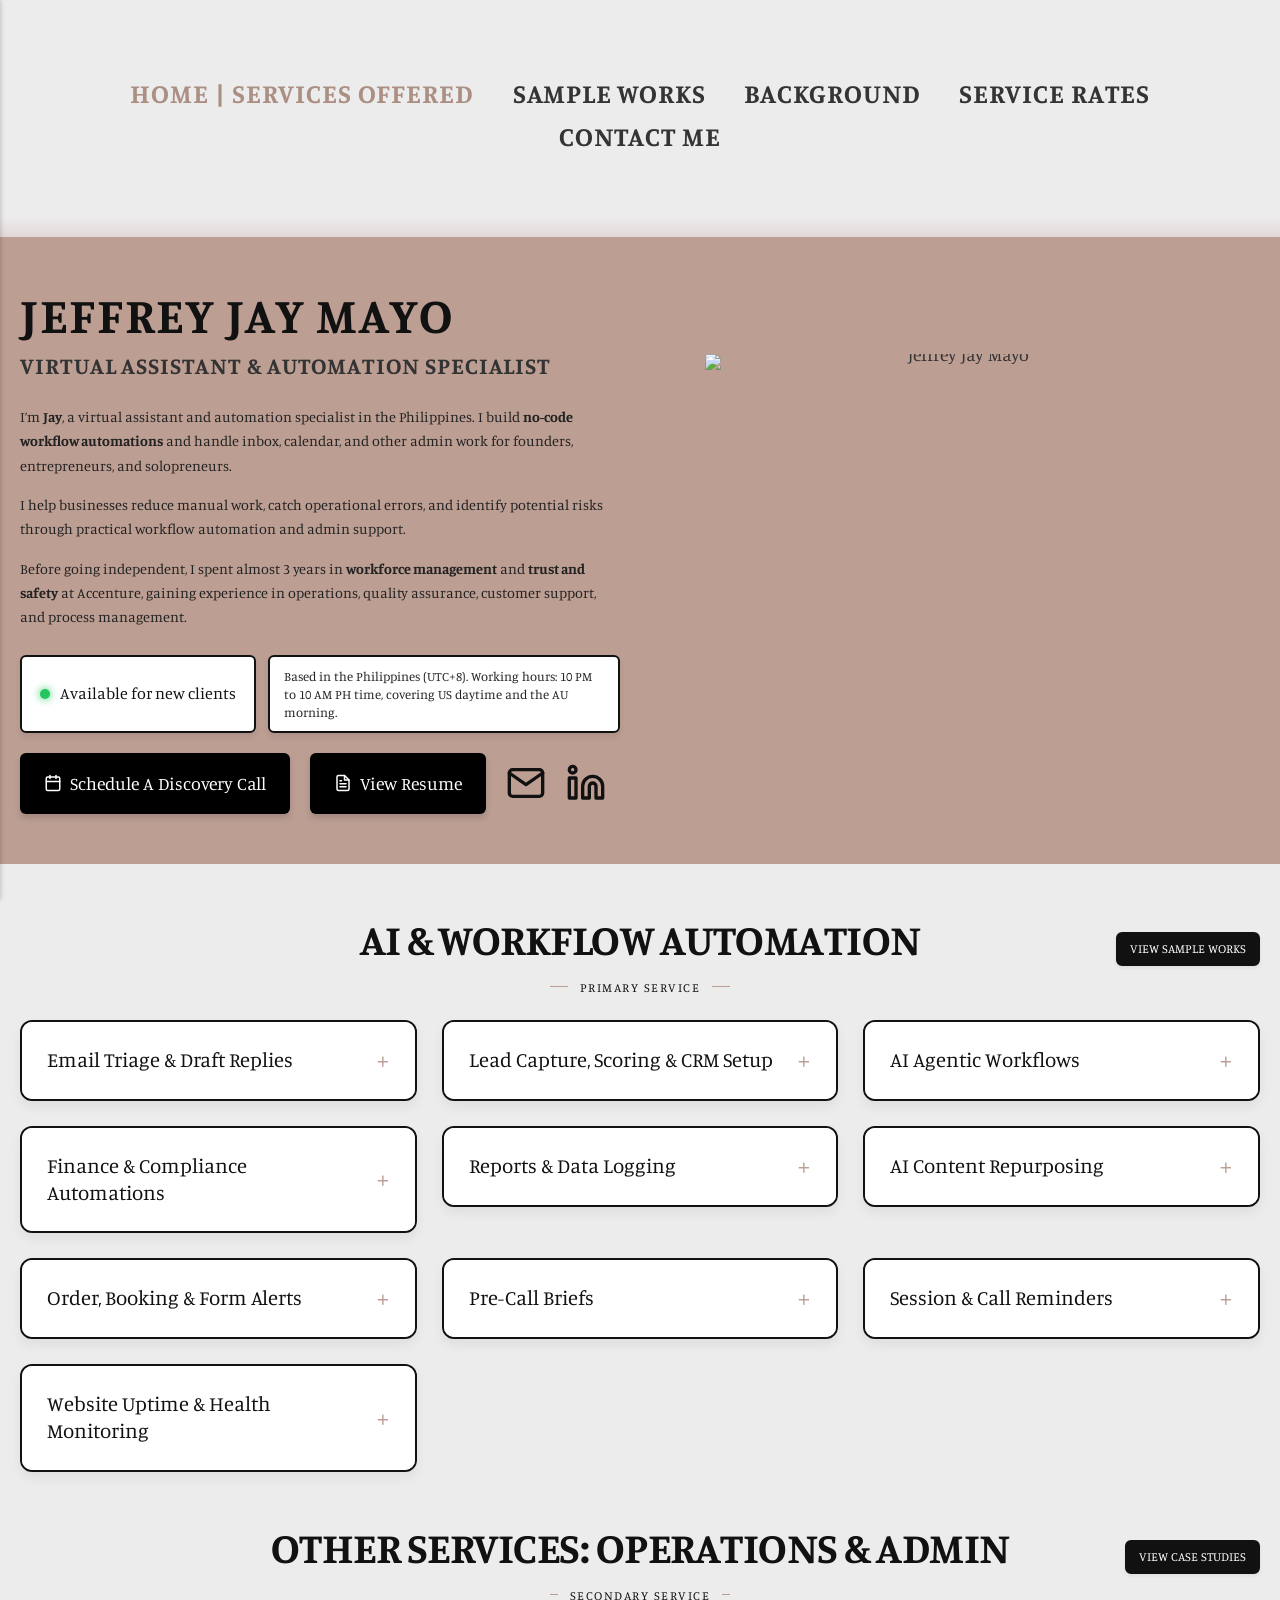
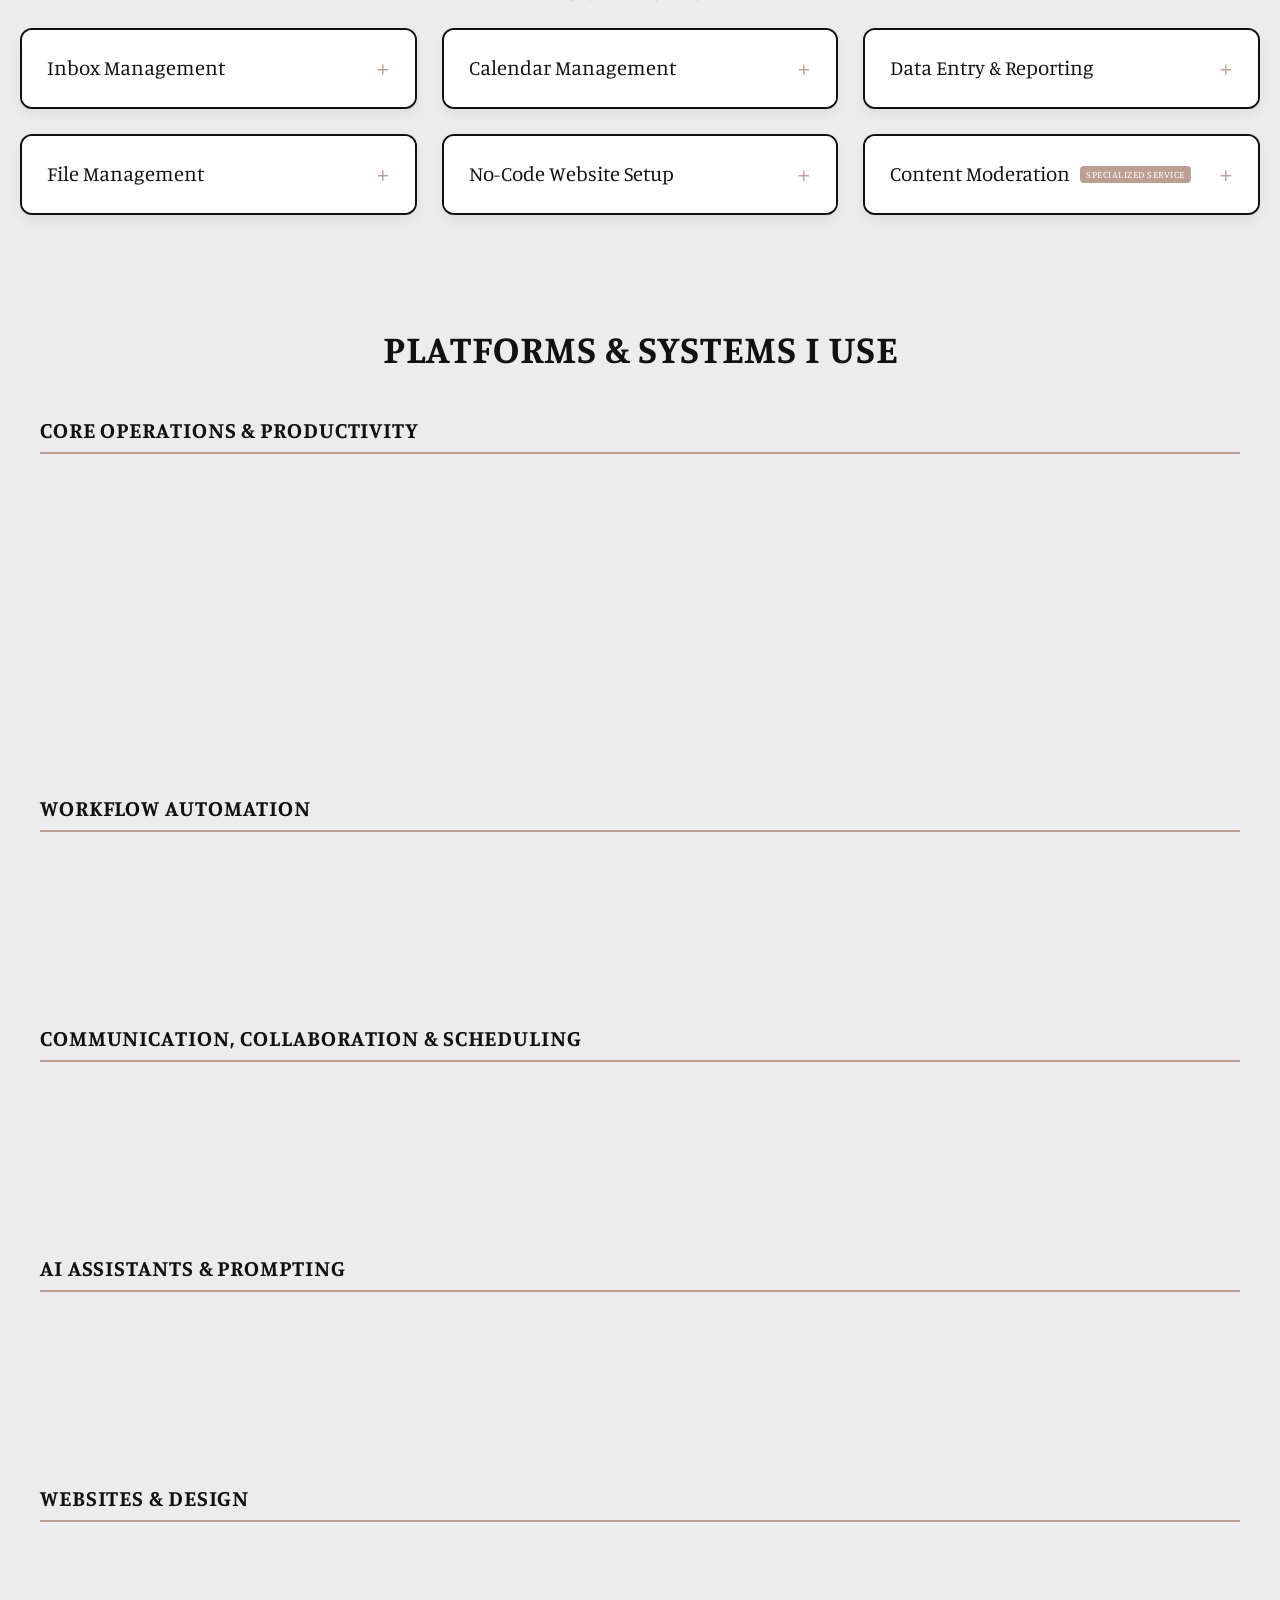
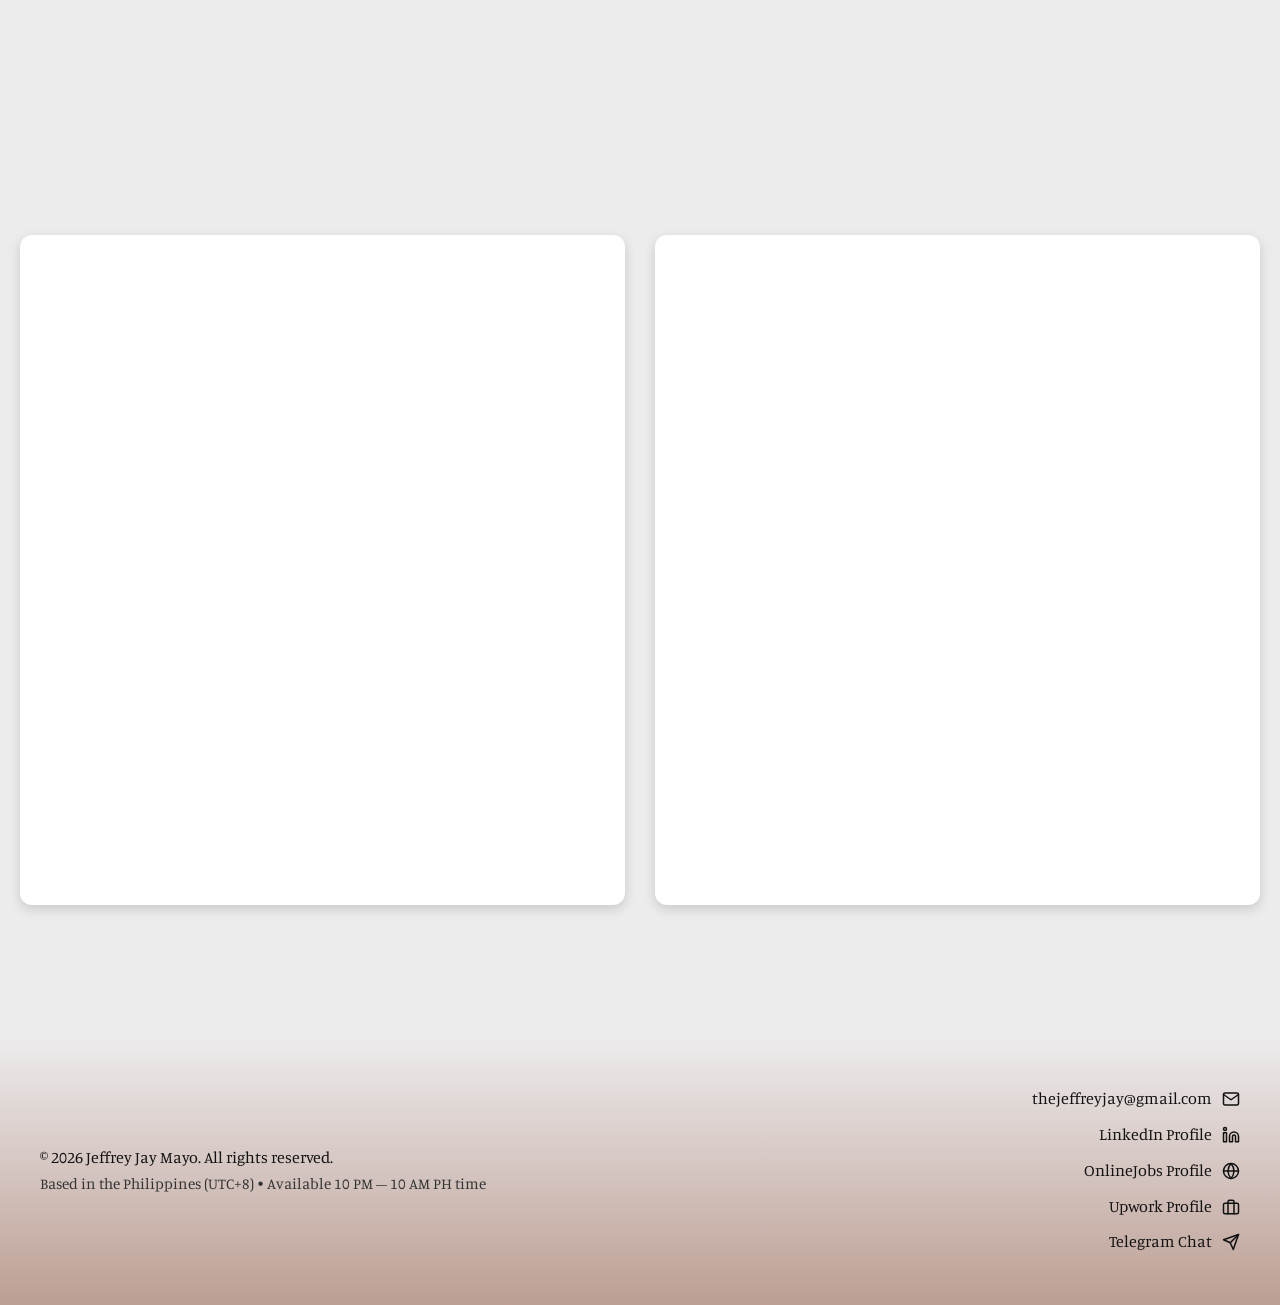
==== index.html @ bc63d78b "Updated from Publii" ====
<!DOCTYPE html><html lang="en"><head><meta charset="utf-8"><meta http-equiv="X-UA-Compatible" content="IE=edge"><meta name="viewport" content="width=device-width,initial-scale=1"><title>Jeffrey Jay | Virtual Assistant &amp; Automation Specialist</title><meta name="description" content="Virtual Assistant, Workflow Automation, n8n, Make, Zapier, Operations Specialist, Automation Specialist, Email Management, Inbox Management, Calendar Management"><meta name="generator" content="Publii Open-Source CMS for Static Site"><meta name="theme-color" content="#17181E" media="(prefers-color-scheme: dark)"><meta name="theme-color" content="#D73A42" media="(prefers-color-scheme: light)"><meta name="msapplication-navbutton-color" content="#D73A42"><meta name="apple-mobile-web-app-status-bar-style" content="#D73A42"><link rel="canonical" href="https://thejeffreyjay.github.io/"><link rel="alternate" type="application/atom+xml" href="https://thejeffreyjay.github.io/feed.xml" title="Jeffrey Jay | Virtual Assistant &amp; Automation Specialist - RSS"><link rel="alternate" type="application/json" href="https://thejeffreyjay.github.io/feed.json" title="Jeffrey Jay | Virtual Assistant &amp; Automation Specialist - JSON"><meta property="og:title" content="Jeffrey Jay Mayo"><meta property="og:site_name" content="Jeffrey Jay | Virtual Assistant &amp; Automation Specialist"><meta property="og:description" content="Virtual Assistant, Workflow Automation, n8n, Make, Zapier, Operations Specialist, Automation Specialist, Email Management, Inbox Management, Calendar Management"><meta property="og:url" content="https://thejeffreyjay.github.io/"><meta property="og:type" content="article"><link rel="shortcut icon" href="https://thejeffreyjay.github.io/media/website/favicon-16x16.ico" type="image/x-icon"><link rel="preload" href="https://thejeffreyjay.github.io/assets/dynamic/fonts/manuale/manuale.woff2" as="font" type="font/woff2" crossorigin><link rel="preload" href="https://thejeffreyjay.github.io/assets/dynamic/fonts/manuale/manuale-italic.woff2" as="font" type="font/woff2" crossorigin><link rel="stylesheet" href="https://thejeffreyjay.github.io/assets/css/style.css?v&#x3D;bd672e40141acc2decbb6f3648d9df10"><script type="application/ld+json">{"@context":"http://schema.org","@type":"Article","mainEntityOfPage":{"@type":"WebPage","@id":"https://thejeffreyjay.github.io/"},"headline":"Jeffrey Jay Mayo","datePublished":"2026-11-01T15:28+08:00","dateModified":"2026-11-07T12:13+08:00","description":"Virtual Assistant, Workflow Automation, n8n, Make, Zapier, Operations Specialist, Automation Specialist, Email Management, Inbox Management, Calendar Management","author":{"@type":"Person","name":"Jeffrey Jay","url":"https://thejeffreyjay.github.io/authors/jeffreyjay/"},"publisher":{"@type":"Organization","name":"Jeffrey Jay"}}</script><style></style><noscript><style>img[loading] {
                    opacity: 1;
                }</style></noscript><link rel="apple-touch-icon" sizes="180x180" href="https://raw.githubusercontent.com/thejeffreyjay/thejeffreyjay.github.io/main/apple-touch-icon.png"><link rel="icon" type="image/png" sizes="32x32" href="https://raw.githubusercontent.com/thejeffreyjay/thejeffreyjay.github.io/main/favicon-32x32.png"><link rel="icon" type="image/png" sizes="16x16" href="https://raw.githubusercontent.com/thejeffreyjay/thejeffreyjay.github.io/main/favicon-16x16.png"><link rel="shortcut icon" href="https://raw.githubusercontent.com/thejeffreyjay/thejeffreyjay.github.io/main/favicon.ico"><link rel="manifest" href="https://raw.githubusercontent.com/thejeffreyjay/thejeffreyjay.github.io/main/site.webmanifest"><meta name="google-site-verification" content="BoOBuGZK_CP8gIBk7Ib1iD3Lcf3uuALAJfimwMYpoMs"><meta property="og:title" content="Jeffrey Jay | Virtual Assistant & Automation Specialist"><meta property="og:description" content="No-code workflow automations, AI agents, and administrative operations."><meta property="og:image" content="https://thejeffreyjay.github.io/jaybanner.png"></head><body class="page-template"><div class="container"><header class="header"><a class="logo" href="https://thejeffreyjay.github.io/">Jeffrey Jay | Virtual Assistant &amp; Automation Specialist</a><nav class="navbar js-navbar"><button class="navbar__toggle js-toggle" aria-label="Menu"><span class="navbar__toggle-box"><span class="navbar__toggle-inner">Menu</span></span></button><ul class="navbar__menu"><li class="active"><a href="https://thejeffreyjay.github.io/" target="_self">Home | Services Offered</a></li><li><a href="https://thejeffreyjay.github.io/sample-works/" target="_self">Sample Works</a></li><li><a href="https://thejeffreyjay.github.io/background/" target="_self">Background</a></li><li class="has-submenu"><a href="https://thejeffreyjay.github.io/service-rates/" target="_self" aria-haspopup="true">Service Rates</a><ul class="navbar__submenu level-2" aria-hidden="true"><li><a href="https://thejeffreyjay.github.io/service-rates/automation/" target="_self">Automation: Primary</a></li><li><a href="https://thejeffreyjay.github.io/service-rates/admin/" target="_self">Admin: Secondary</a></li></ul></li><li><a href="https://thejeffreyjay.github.io/contact-me/" target="_self">Contact Me</a></li></ul></nav></header><main class="page"><article class="content wrapper"><header class="hero"><h1>Jeffrey Jay Mayo</h1></header><div class="content__entry"><div><div style="width: 100vw; position: relative; left: 50%; right: 50%; margin-left: -50vw; margin-right: -50vw; background: linear-gradient(to bottom, #EDECED 0%, #BC9E93 80px); padding-top: 40px; box-sizing: border-box;"><div style="width: 100vw; position: relative; left: 50%; right: 50%; margin-left: -50vw; margin-right: -50vw; margin-top: -20px; padding: 50px 20px 0 20px; font-family: inherit; box-sizing: border-box; overflow: hidden; background-color: #BC9E93;"><style>.hero-container {
      display: flex;
      align-items: stretch;
      justify-content: space-between;
      flex-wrap: wrap;
      gap: 40px;
    }
    .hero-text-wrapper {
      display: flex;
      flex-direction: column;
      justify-content: space-between;
      height: 100%;
    }
    .hero-image-wrapper {
      flex: 1;
      min-width: 300px;
      text-align: center;
      line-height: 0;
      display: flex;
      align-items: flex-end;
      justify-content: center;
    }
    
    .desktop-img { 
      display: block !important; 
    }
    .mobile-img { 
      display: none !important; 
    }

    .hero-image {
      max-width: 85% !important;
      height: auto;
      display: block;
      margin: 0 auto;
      align-self: flex-end;
    }

    .hero-cta-group {
      display: flex;
      align-items: center;
      gap: 20px;
      flex-wrap: nowrap;
    }

    .hero-btn {
      position: relative;
      overflow: hidden;
      background-color: #000000;
      color: #ffffff;
      border: 2px solid transparent;
      padding: 14px 22px;
      font-size: 1rem;
      font-weight: 700;
      text-decoration: none;
      border-radius: 6px;
      display: inline-flex;
      align-items: center;
      gap: 8px;
      white-space: nowrap;
      box-shadow: 0 4px 6px rgba(0,0,0,0.15);
      transition: background-color 0.3s ease, color 0.3s ease, border-color 0.3s ease, transform 0.25s ease, box-shadow 0.25s ease;
    }

    .hero-btn::before {
      content: '';
      position: absolute;
      top: 0; left: 0; right: 0; bottom: 0;
      background: radial-gradient(circle 150px at var(--x, 50%) var(--y, 50%), rgba(188, 158, 147, 0.65), transparent 80%);
      opacity: 0;
      transition: opacity 0.2s ease;
      pointer-events: none;
      z-index: 1;
    }

    .hero-btn:hover::before {
      opacity: 1;
    }

    .hero-btn:hover {
      background-color: #ffffff !important;
      color: #111111 !important;
      border-color: #111111 !important;
      transform: translateY(-4px);
      box-shadow: 0 8px 15px rgba(0,0,0,0.25);
    }

    .hero-btn span, .hero-btn svg {
      position: relative;
      z-index: 2;
    }

    .hero-icon-btn {
      position: relative;
      color: #111111;
      display: inline-flex;
      align-items: center;
      justify-content: center;
      text-decoration: none;
      flex-shrink: 0;
      transition: color 0.25s ease, transform 0.25s ease;
    }

    .hero-icon-btn:hover {
      color: #ffffff;
      transform: translateY(-3px);
    }

    .hero-icon-btn::after {
      content: attr(data-tooltip);
      position: absolute;
      bottom: 130%;
      left: 50%;
      transform: translateX(-50%) translateY(4px);
      background-color: #111111;
      color: #ffffff;
      padding: 6px 12px;
      font-size: 0.8rem;
      font-weight: 500;
      white-space: nowrap;
      border-radius: 4px;
      opacity: 0;
      visibility: hidden;
      pointer-events: none;
      box-shadow: 0 4px 6px rgba(0,0,0,0.2);
      transition: opacity 0.2s ease, transform 0.2s ease, visibility 0.2s ease;
      z-index: 10;
    }

    .hero-icon-btn:hover::after {
      opacity: 1;
      visibility: visible;
      transform: translateX(-50%) translateY(0);
    }

    .hero-status-badge {
      position: relative;
      overflow: hidden;
      background-color: #ffffff;
      color: #111111;
      border: 2px solid #111111;
      padding: 10px 18px;
      border-radius: 6px;
      display: inline-flex;
      align-items: center;
      gap: 10px;
      box-shadow: 0 4px 6px rgba(0,0,0,0.08);
      cursor: default;
      transition: box-shadow 0.25s ease;
    }

    .hero-status-badge::before {
      content: '';
      position: absolute;
      top: 0; left: 0; right: 0; bottom: 0;
      background: radial-gradient(circle 150px at var(--x, 50%) var(--y, 50%), rgba(188, 158, 147, 0.45), transparent 80%);
      opacity: 0;
      transition: opacity 0.2s ease;
      pointer-events: none;
      z-index: 1;
    }

    .hero-status-badge:hover::before {
      opacity: 1;
    }

    .hero-status-badge:hover {
      box-shadow: 0 6px 12px rgba(0,0,0,0.15);
    }

    .hero-status-badge > * {
      position: relative;
      z-index: 2;
    }

    .status-dot {
      width: 10px;
      height: 10px;
      background-color: #22c55e;
      border-radius: 50%;
      display: inline-block;
      box-shadow: 0 0 8px #22c55e;
    }

    .desktop-badges-container {
      display: flex;
    }
    .mobile-status-badge {
      display: none;
    }
    .mobile-location-box {
      display: none;
    }
    
    @media (max-width: 768px) {
      .hero-container {
        flex-direction: column-reverse !important;
        align-items: center !important;
        text-align: left !important;
        gap: 25px !important;
      }
      .desktop-img { 
        display: none !important; 
      }
      .mobile-img { 
        display: block !important; 
      }

      .desktop-badges-container {
        display: none !important;
      }

      .mobile-location-box {
        display: block !important;
        margin-top: 15px !important;
      }

      .hero-cta-group {
        flex-wrap: wrap !important;
        gap: 12px !important;
      }

      .mobile-top-cta-row {
        display: flex !important;
        gap: 10px !important;
        align-items: stretch !important;
        width: 100% !important;
      }

      .mobile-top-cta-row .hero-btn {
        flex: 1.3 !important;
        width: auto !important;
        font-size: 0.82rem !important;
        padding: 12px 10px !important;
        white-space: normal !important;
        text-align: center !important;
        line-height: 1.2 !important;
        box-sizing: border-box !important;
        justify-content: center !important;
      }

      .mobile-status-badge {
        display: inline-flex !important;
        flex: 1 !important;
        align-items: center !important;
        justify-content: center !important;
        background-color: #ffffff !important;
        color: #111111 !important;
        border: 2px solid #111111 !important;
        border-radius: 6px !important;
        padding: 8px 6px !important;
        font-size: 0.68rem !important;
        font-weight: 700 !important;
        text-align: center !important;
        line-height: 1.2 !important;
        box-shadow: 0 4px 6px rgba(0,0,0,0.08) !important;
        box-sizing: border-box !important;
        gap: 5px !important;
      }

      .mobile-status-badge .status-dot {
        width: 7px !important;
        height: 7px !important;
      }

      .hero-cta-group > .hero-btn:nth-child(2) {
        width: auto !important;
      }

      .hero-text {
        max-width: 100% !important;
        padding-bottom: 30px !important;
      }
      .hero-text h1 {
        font-size: 2.2rem !important;
      }
      .hero-text h3 {
        font-size: 1.1rem !important;
      }
      .hero-text p {
        font-size: 0.8rem !important;
        line-height: 1.6 !important;
      }
      .hero-image-wrapper {
        width: 100% !important;
        min-width: 100% !important;
        margin-top: 0 !important;
        justify-content: center !important;
      }
      .hero-image {
        max-width: 75% !important;
      }
    }</style><div style="max-width: 1400px; margin: 0 auto;" class="hero-container"><div class="hero-text" style="flex: 1; min-width: 320px; max-width: 650px; padding-bottom: 50px;"><div class="hero-text-wrapper"><div><h1 style="font-size: 2.8rem; font-weight: 800; line-height: 1.1; color: #111111; margin: 0 0 10px 0; text-align: left;">Jeffrey Jay Mayo</h1><h3 style="font-size: 1.3rem; font-weight: 700; color: #333333; margin: 0 0 25px 0; text-align: left;">Virtual Assistant &amp; Automation Specialist</h3><p style="font-size: 0.8rem; line-height: 1.7; color: #222222; margin: 0 0 15px 0; text-align: left;">I’m <strong>Jay</strong>, a virtual assistant and automation specialist in the Philippines. I build <strong>no-code workflow automations</strong> and handle inbox, calendar, and other admin work for founders, entrepreneurs, and solopreneurs.</p><p style="font-size: 0.8rem; line-height: 1.7; color: #222222; margin: 0 0 15px 0; text-align: left;">I help businesses reduce manual work, catch operational errors, and identify potential risks through practical workflow automation and admin support.</p><p style="font-size: 0.8rem; line-height: 1.7; color: #222222; margin: 0 0 25px 0; text-align: left;">Before going independent, I spent almost 3 years in <strong>workforce management</strong> and <strong>trust and safety</strong> at Accenture, gaining experience in operations, quality assurance, customer support, and process management.</p></div><div><div class="desktop-badges-container" style="display: flex; gap: 12px; align-items: stretch; margin-bottom: 20px; flex-wrap: wrap;"><div class="hero-status-badge" style="flex-shrink: 0; font-size: 0.9rem; font-weight: 700;"><span class="status-dot"></span> <span>Available for new clients</span></div><div class="hero-status-badge" style="flex: 1; min-width: 240px; font-size: 0.72rem; font-weight: 600; color: #222222; line-height: 1.4; text-align: left; padding: 10px 14px;">Based in the Philippines (UTC+8). Working hours: 10 PM to 10 AM PH time, covering US daytime and the AU morning.</div></div><div class="hero-cta-group"><div class="mobile-top-cta-row" style="display: contents;"><a href="https://cal.com/jeffreyjay/30min" target="_blank" rel="noopener noreferrer" class="hero-btn"><svg width="18" height="18" viewBox="0 0 24 24" fill="none" stroke="currentColor" stroke-width="2" stroke-linecap="round" stroke-linejoin="round"><rect x="3" y="4" width="18" height="18" rx="2" ry="2"></rect><line x1="16" y1="2" x2="16" y2="6"></line><line x1="8" y1="2" x2="8" y2="6"></line><line x1="3" y1="10" x2="21" y2="10"></line></svg> <span>Schedule A Discovery Call</span></a><div class="mobile-status-badge"><span class="status-dot"></span> <span>Available for new clients</span></div></div><a href="https://thejeffreyjay.github.io/resume/" target="_blank" rel="noopener noreferrer" class="hero-btn"><svg width="18" height="18" viewBox="0 0 24 24" fill="none" stroke="currentColor" stroke-width="2" stroke-linecap="round" stroke-linejoin="round"><path d="M14 2H6a2 2 0 0 0-2 2v16a2 2 0 0 0 2 2h12a2 2 0 0 0 2-2V8z"></path><polyline points="14 2 14 8 20 8"></polyline><line x1="16" y1="13" x2="8" y2="13"></line><line x1="16" y1="17" x2="8" y2="17"></line><polyline points="10 9 9 9 8 9"></polyline></svg> <span>View Resume</span> </a><a href="mailto:thejeffreyjay@gmail.com" class="hero-icon-btn" data-tooltip="Email me"><svg width="40" height="40" viewBox="0 0 24 24" fill="none" stroke="currentColor" stroke-width="2" stroke-linecap="round" stroke-linejoin="round"><path d="M4 4h16c1.1 0 2 .9 2 2v12c0 1.1-.9 2-2 2H4c-1.1 0-2-.9-2-2V6c0-1.1.9-2 2-2z"></path><polyline points="22,6 12,13 2,6"></polyline></svg> </a><a href="https://www.linkedin.com/in/thejeffreyjay/" target="_blank" rel="noopener noreferrer" class="hero-icon-btn" data-tooltip="View LinkedIn"><svg width="40" height="40" viewBox="0 0 24 24" fill="none" stroke="currentColor" stroke-width="2" stroke-linecap="round" stroke-linejoin="round"><path d="M16 8a6 6 0 0 1 6 6v7h-4v-7a2 2 0 0 0-2-2 2 2 0 0 0-2 2v7h-4v-7a6 6 0 0 1 6-6z"></path><rect x="2" y="9" width="4" height="12"></rect><circle cx="4" cy="4" r="2"></circle></svg></a></div><div class="mobile-location-box"><div class="hero-status-badge" style="width: 100%; box-sizing: border-box; font-size: 0.72rem; font-weight: 600; color: #222222; line-height: 1.4; text-align: left; padding: 10px 14px;">Based in the Philippines (UTC+8). Working hours: 10 PM to 10 AM PH time, covering US daytime and the AU morning.</div></div></div></div></div><div class="hero-image-wrapper"><img decoding="async" src="https://raw.githubusercontent.com/thejeffreyjay/thejeffreyjay.github.io/main/jay.avif" alt="Jeffrey Jay Mayo" width="800" height="800" loading="eager" fetchpriority="high" class="hero-image desktop-img" data-is-external-image="true"> <img decoding="async" src="https://raw.githubusercontent.com/thejeffreyjay/thejeffreyjay.github.io/main/jeffreyjay.avif" alt="Jeffrey Jay Mayo" width="600" height="600" loading="eager" fetchpriority="low" class="hero-image mobile-img" data-is-external-image="true"></div></div></div></div><script>const heroElements = document.querySelectorAll('.hero-btn, .hero-status-badge, .mobile-status-badge');
  heroElements.forEach(el => {
    let ticking = false;
    el.addEventListener('mousemove', (e) => {
      if (!ticking) {
        window.requestAnimationFrame(() => {
          const rect = el.getBoundingClientRect();
          const x = e.clientX - rect.left;
          const y = e.clientY - rect.top;
          el.style.setProperty('--x', `${x}px`);
          el.style.setProperty('--y', `${y}px`);
          ticking = false;
        });
        ticking = true;
      }
    });
  });</script></div><div><div style="width: 100vw; position: relative; left: 50%; right: 50%; margin-left: -50vw; margin-right: -50vw; background-color: #EDECED; padding: 50px 20px; box-sizing: border-box; font-family: inherit;"><style>.services-wrapper {
      max-width: 1300px;
      margin: 0 auto;
    }
    
    .section-header-row {
      position: relative;
      display: flex;
      align-items: center;
      justify-content: center;
      margin-bottom: 6px;
    }
    .services-section-title {
      text-align: center;
      font-size: 2.4rem;
      font-weight: 800;
      color: #111111;
      margin: 0;
      letter-spacing: -0.5px;
    }

    .service-category-badge {
      text-align: center;
      margin-bottom: 20px;
      position: relative;
    }
    .service-category-badge span {
      display: inline-block;
      font-size: 0.7rem;
      font-weight: 800;
      color: #111111;
      letter-spacing: 1.5px;
      text-transform: uppercase;
      background-color: #EDECED;
      padding: 0 12px;
      position: relative;
      z-index: 2;
    }
    .service-category-badge::before {
      content: '';
      position: absolute;
      top: 50%;
      left: 50%;
      transform: translateX(-50%);
      width: 180px;
      height: 1px;
      background-color: #BC9E93;
      z-index: 1;
    }
    
    .inline-action-btn {
      position: absolute;
      right: 0;
      overflow: hidden;
      background-color: #111111;
      color: #ffffff;
      border: 2px solid #111111;
      padding: 5px 12px;
      border-radius: 6px;
      font-size: 0.7rem;
      font-weight: 800;
      text-decoration: none;
      transition: background-color 0.2s ease, color 0.2s ease, border-color 0.2s ease, transform 0.2s ease, box-shadow 0.2s ease;
      box-shadow: 0 2px 4px rgba(0,0,0,0.06);
    }
    .inline-action-btn::before {
      content: '';
      position: absolute;
      top: 0; left: 0; right: 0; bottom: 0;
      background: radial-gradient(circle 100px at var(--x, 50%) var(--y, 50%), rgba(188, 158, 147, 0.65), transparent 80%);
      opacity: 0;
      transition: opacity 0.2s ease;
      pointer-events: none;
      z-index: 1;
    }
    .inline-action-btn:hover::before {
      opacity: 1;
    }
    .inline-action-btn:hover {
      background-color: #ffffff !important;
      color: #111111 !important;
      border-color: #111111 !important;
      transform: translateY(-2px);
      box-shadow: 0 4px 8px rgba(0,0,0,0.1);
    }
    .inline-action-btn span {
      position: relative;
      z-index: 2;
    }

    .card-title-group {
      display: flex;
      align-items: center;
      gap: 10px;
      flex-wrap: nowrap;
      flex-grow: 1;
      margin-right: 10px;
      min-width: 0;
    }

    .specialized-badge {
      font-size: 0.55rem;
      font-weight: 800;
      color: #ffffff;
      background-color: #BC9E93;
      padding: 2px 6px;
      border-radius: 4px;
      text-transform: uppercase;
      letter-spacing: 0.5px;
      white-space: nowrap;
      flex-shrink: 0;
    }

    .mobile-btn-container {
      display: none;
      text-align: center;
      margin-top: 25px;
    }

    .services-grid {
      display: grid;
      grid-template-columns: repeat(3, 1fr);
      gap: 25px;
      align-items: start;
      margin-bottom: 40px;
    }
    
    details.theme-service-card {
      position: relative;
      overflow: hidden;
      background-color: #ffffff;
      color: #111111;
      border: 2px solid #111111;
      border-radius: 12px;
      box-shadow: 0 6px 12px rgba(0,0,0,0.06);
      transition: transform 0.3s ease, box-shadow 0.3s ease;
    }
    details.theme-service-card::before {
      content: '';
      position: absolute;
      top: 0; left: 0; right: 0; bottom: 0;
      background: radial-gradient(circle 180px at var(--x, 50%) var(--y, 50%), rgba(188, 158, 147, 0.45), transparent 80%);
      opacity: 0;
      transition: opacity 0.2s ease;
      pointer-events: none;
      z-index: 1;
    }
    details.theme-service-card:hover::before {
      opacity: 1;
    }
    details.theme-service-card:hover {
      transform: translateY(-4px);
      box-shadow: 0 12px 24px rgba(0,0,0,0.12);
    }
    details.theme-service-card > * {
      position: relative;
      z-index: 2;
    }

    details.theme-service-card summary {
      padding: 25px;
      font-size: 1.15rem;
      font-weight: 800;
      color: #111111;
      cursor: pointer;
      user-select: none;
      list-style: none;
      display: flex;
      align-items: center;
      justify-content: space-between;
      line-height: 1.3;
      background-color: #ffffff;
      transition: background-color 0.2s ease;
    }
    details.theme-service-card summary::-webkit-details-marker {
      display: none;
    }
    details.theme-service-card summary:hover {
      background-color: #fcfbfb;
    }

    .service-expand-symbol {
      font-size: 1.5rem;
      font-weight: 400;
      color: #bc9e93;
      flex-shrink: 0;
      margin-left: 15px;
      line-height: 1;
    }

    .service-body-content {
      padding: 0 25px 25px 25px;
      border-top: 1px solid #e0e0e0;
      background-color: #ffffff;
    }
    .service-body-content p {
      font-size: 0.92rem !important;
      line-height: 1.6 !important;
      color: #333333 !important;
      margin: 15px 0 0 0;
    }

    @media (max-width: 1024px) {
      .services-grid {
        grid-template-columns: repeat(2, 1fr) !important;
        gap: 12px !important;
      }
    }
    @media (max-width: 900px) {
      .section-header-row {
        flex-direction: column;
        gap: 12px;
        margin-bottom: 6px;
      }
      .section-header-row .inline-action-btn {
        display: none;
      }
      .mobile-btn-container {
        display: block;
      }
      .services-section-title {
        font-size: 1.8rem !important;
      }
      .service-category-badge {
        margin-bottom: 15px !important;
      }
    }
    @media (max-width: 650px) {
      .services-grid {
        grid-template-columns: repeat(2, 1fr) !important;
        gap: 8px !important;
        margin-bottom: 20px !important;
      }
      details.theme-service-card summary {
        padding: 14px 10px !important;
        font-size: 0.8rem !important;
      }
      .card-title-group {
        flex-wrap: wrap !important;
        gap: 4px !important;
      }
      .specialized-badge {
        font-size: 0.42rem !important;
        padding: 1px 4px !important;
      }
      .service-body-content {
        padding: 0 10px 14px 10px !important;
      }
      .services-section-title {
        font-size: 1.4rem !important;
      }
      .service-body-content p {
        font-size: 0.65rem !important;
        line-height: 1.3 !important;
        margin-top: 8px !important;
      }
      .service-expand-symbol {
        font-size: 1.1rem !important;
        margin-left: 8px !important;
      }
      .mobile-btn-container {
        margin-top: 15px !important;
      }
      .inline-action-btn {
        padding: 5px 14px !important;
        font-size: 0.65rem !important;
      }
    }</style><div class="services-wrapper"><div id="ai-section"><div class="section-header-row"><h2 class="services-section-title">AI &amp; WORKFLOW AUTOMATION</h2><a href="https://thejeffreyjay.github.io/sample-works/#automation" target="_blank" rel="noopener noreferrer" class="inline-action-btn"><span>VIEW SAMPLE WORKS</span></a></div><div class="service-category-badge"><span>PRIMARY SERVICE</span></div><div class="services-grid"><details class="theme-service-card" id="srv1"><summary><span>Email Triage &amp; Draft Replies</span><span class="service-expand-symbol" id="sym1">+</span></summary><div class="service-body-content"><p>Incoming emails are labeled and summarized, and a draft reply is saved for approval. Urgent emails trigger an alert, and reply rules are kept in a spreadsheet.</p></div></details><details class="theme-service-card" id="srv2"><summary><span>Lead Capture, Scoring &amp; CRM Setup</span><span class="service-expand-symbol" id="sym2">+</span></summary><div class="service-body-content"><p>Booking tools and forms are connected to a CRM or spreadsheet. Each new booking is logged, the lead receives a welcome email, and an alert is sent. AI scores each lead from the booking form answers, and high-scoring leads are marked as priority.</p></div></details><details class="theme-service-card" id="srv3"><summary><span>AI Agentic Workflows</span><span class="service-expand-symbol" id="sym3">+</span></summary><div class="service-body-content"><p>AI assistants converse with customers, answer questions from the business’s own documents, validate contact details, and route qualified consultation requests.</p></div></details><details class="theme-service-card" id="srv4"><summary><span>Finance &amp; Compliance Automations</span><span class="service-expand-symbol" id="sym4">+</span></summary><div class="service-body-content"><p>Incoming documents are processed and checked against compliance rules using AI. Tasks are assigned and draft messages are prepared based on custom risk criteria.</p></div></details><details class="theme-service-card" id="srv5"><summary><span>Reports &amp; Data Logging</span><span class="service-expand-symbol" id="sym5">+</span></summary><div class="service-body-content"><p>Each new booking is logged in a spreadsheet. A weekly summary reports total bookings, high-priority bookings, and the average lead score.</p></div></details><details class="theme-service-card" id="srv6"><summary><span>AI Content Repurposing</span><span class="service-expand-symbol" id="sym6">+</span></summary><div class="service-body-content"><p>New material from RSS feeds, blogs, and podcasts is turned into social posts for each platform using AI, then distributed across channels.</p></div></details><details class="theme-service-card" id="srv7"><summary><span>Order, Booking &amp; Form Alerts</span><span class="service-expand-symbol" id="sym7">+</span></summary><div class="service-body-content"><p>New orders, bookings, and form responses send an alert to the right person or team channel as they happen. For online stores, customers also receive an emailed receipt.</p></div></details><details class="theme-service-card" id="srv8"><summary><span>Pre-Call Briefs</span><span class="service-expand-symbol" id="sym8">+</span></summary><div class="service-body-content"><p>AI writes a short brief for each booked call, covering what the person needs and what to prepare. The brief is sent as a chat message and saved in a spreadsheet.</p></div></details><details class="theme-service-card" id="srv9"><summary><span>Session &amp; Call Reminders</span><span class="service-expand-symbol" id="sym9">+</span></summary><div class="service-body-content"><p>Clients receive an email reminder at a set time before each booked session or call. The reminder can include what to prepare.</p></div></details><details class="theme-service-card" id="srv10"><summary><span>Website Uptime &amp; Health Monitoring</span><span class="service-expand-symbol" id="sym10">+</span></summary><div class="service-body-content"><p>A live website is checked daily for errors. Status reports and urgent down alerts are sent to the team’s message channels.</p></div></details></div><div class="mobile-btn-container"><a href="https://thejeffreyjay.github.io/sample-works/#automation" target="_blank" rel="noopener noreferrer" class="inline-action-btn" style="position: static; display: inline-block;"><span>VIEW SAMPLE WORKS</span></a></div></div><div id="ops-section" style="margin-top: 50px;"><div class="section-header-row"><h2 class="services-section-title">OTHER SERVICES: OPERATIONS &amp; ADMIN</h2><a href="https://thejeffreyjay.github.io/sample-works/#admin" target="_blank" rel="noopener noreferrer" class="inline-action-btn"><span>VIEW CASE STUDIES</span></a></div><div class="service-category-badge"><span>SECONDARY SERVICE</span></div><div class="services-grid" style="margin-bottom: 0;"><details class="theme-service-card" id="ops1"><summary><span>Inbox Management</span><span class="service-expand-symbol" id="opsym1">+</span></summary><div class="service-body-content"><p>I sort email by priority, flag urgent messages, clear spam, and draft replies for your review, maintaining an Inbox Zero standard.</p></div></details><details class="theme-service-card" id="ops2"><summary><span>Calendar Management</span><span class="service-expand-symbol" id="opsym2">+</span></summary><div class="service-body-content"><p>I book and reschedule meetings, resolve time zone conflicts, add buffer time between calls, send reminders, and keep your schedule structured and conflict-free.</p></div></details><details class="theme-service-card" id="ops3"><summary><span>Data Entry &amp; Reporting</span><span class="service-expand-symbol" id="opsym3">+</span></summary><div class="service-body-content"><p>I clean up and update databases and spreadsheets, standardize tags, organize cloud folders, and prepare summary reports.</p></div></details><details class="theme-service-card" id="ops4"><summary><span>File Management</span><span class="service-expand-symbol" id="opsym4">+</span></summary><div class="service-body-content"><p>I organize cloud storage folders, establish consistent naming conventions, archive outdated records, and structure documents so files are easy to find.</p></div></details><details class="theme-service-card" id="ops5"><summary><span>No-Code Website Setup</span><span class="service-expand-symbol" id="opsym5">+</span></summary><div class="service-body-content"><p>I set up simple websites and landing pages with embedded booking links and intake or feedback forms to establish a clean online presence and capture leads.</p></div></details><details class="theme-service-card" id="ops6"><summary><div class="card-title-group"><span style="white-space: nowrap;">Content Moderation</span> <span class="specialized-badge">SPECIALIZED SERVICE</span></div><span class="service-expand-symbol" id="opsym6">+</span></summary><div class="service-body-content"><p>I review submissions, user-generated content, posts, and appeals for policy compliance, escalate urgent cases, and track requests in a ticketing system to ensure platform safety and brand integrity.</p></div></details></div><div class="mobile-btn-container"><a href="https://thejeffreyjay.github.io/sample-works/#admin" target="_blank" rel="noopener noreferrer" class="inline-action-btn" style="position: static; display: inline-block;"><span>VIEW CASE STUDIES</span></a></div></div></div></div><script>function setupServiceToggle(cardId, symbolId) {
    const card = document.getElementById(cardId);
    const sym = document.getElementById(symbolId);
    if (card && sym) {
      card.addEventListener('toggle', () => {
        sym.textContent = card.open ? '−' : '+';
      });
    }
  }

  for (let i = 1; i <= 10; i++) setupServiceToggle('srv' + i, 'sym' + i);
  for (let i = 1; i <= 6; i++) setupServiceToggle('ops' + i, 'opsym' + i);

  const themeServiceCards = document.querySelectorAll('.theme-service-card');
  themeServiceCards.forEach(card => {
    let ticking = false;
    card.addEventListener('mousemove', (e) => {
      if (!ticking) {
        window.requestAnimationFrame(() => {
          const rect = card.getBoundingClientRect();
          const x = e.clientX - rect.left;
          const y = e.clientY - rect.top;
          card.style.setProperty('--x', `${x}px`);
          card.style.setProperty('--y', `${y}px`);
          ticking = false;
        });
        ticking = true;
      }
    });
  });

  const actionButtons = document.querySelectorAll('.inline-action-btn');
  actionButtons.forEach(btn => {
    let ticking = false;
    btn.addEventListener('mousemove', (e) => {
      if (!ticking) {
        window.requestAnimationFrame(() => {
          const rect = btn.getBoundingClientRect();
          const x = e.clientX - rect.left;
          const y = e.clientY - rect.top;
          btn.style.setProperty('--x', `${x}px`);
          btn.style.setProperty('--y', `${y}px`);
          ticking = false;
        });
        ticking = true;
      }
    });
  });</script></div><div><div style="width: 100vw; position: relative; left: 50%; right: 50%; margin-left: -50vw; margin-right: -50vw; padding: 60px 20px; font-family: inherit; box-sizing: border-box; background-color: transparent;"><style>.platforms-wrapper {
      max-width: 1200px;
      margin: 0 auto;
    }
    .platform-category {
      margin-bottom: 45px;
    }
    .platform-category h3 {
      font-size: 1.25rem;
      font-weight: 700;
      color: #111111;
      margin-bottom: 20px;
      border-bottom: 2px solid #BC9E93; /* Updated to theme color with 2px width */
      padding-bottom: 8px;
      text-align: left;
    }
    .icons-grid {
      display: flex;
      flex-wrap: wrap;
      gap: 20px;
      align-items: center;
      justify-content: flex-start;
    }
    .icon-card {
      background: transparent;
      border: 1px solid transparent;
      border-radius: 10px;
      width: 204px;
      height: 128px;
      display: flex;
      align-items: center;
      justify-content: center;
      padding: 18px;
      box-sizing: border-box;
      box-shadow: none;
      position: relative;
      transition: transform 0.2s ease;
    }
    .icon-card:hover {
      transform: translateY(-6px);
      box-shadow: none !important;
    }
    .platform-icon {
      max-width: 100%;
      max-height: 100%;
      width: auto;
      height: auto;
      object-fit: contain;
      display: block;
      pointer-events: none;
    }

    /* Instant Custom Hover Tooltip (Black Bubble with White Text) */
    .icon-card::after {
      content: attr(data-tooltip);
      position: absolute;
      bottom: 110%;
      left: 50%;
      transform: translateX(-50%) translateY(5px);
      background-color: #000000;
      color: #ffffff;
      padding: 6px 12px;
      font-size: 0.85rem;
      font-weight: 600;
      border-radius: 4px;
      white-space: nowrap;
      opacity: 0;
      visibility: hidden;
      transition: opacity 0.2s ease, transform 0.2s ease, visibility 0.2s ease;
      box-shadow: 0 4px 10px rgba(0,0,0,0.3);
      z-index: 10;
      pointer-events: none;
    }
    .icon-card:hover::after {
      opacity: 1;
      visibility: visible;
      transform: translateX(-50%) translateY(0);
    }

    /* Zoomed-Out Mobile View (3 Apps per Row) */
    @media (max-width: 768px) {
      .platforms-wrapper {
        padding: 0 5px;
      }
      .platforms-section-title {
        font-size: 1.5rem !important;
        margin-bottom: 30px !important;
      }
      .platform-category {
        margin-bottom: 25px !important;
      }
      .platform-category h3 {
        font-size: 0.95rem !important;
        margin-bottom: 12px !important;
        padding-bottom: 4px !important;
      }
      .icons-grid {
        gap: 6px !important;
      }
      .icon-card {
        width: 31% !important; /* 3 items per row */
        height: 65px !important;
        padding: 6px !important;
        border-radius: 6px !important;
      }
    }</style><div class="platforms-wrapper"><div style="text-align: center; margin-bottom: 45px;"><h2 class="platforms-section-title" style="font-size: 2.2rem; font-weight: 800; letter-spacing: 1px; text-transform: uppercase; color: #111111; margin: 0;">Platforms &amp; Systems I Use</h2></div><div class="platform-category"><h3>Core Operations &amp; Productivity</h3><div class="icons-grid"><div class="icon-card" data-tooltip="Google Workspace"><img decoding="async" src="https://raw.githubusercontent.com/thejeffreyjay/thejeffreyjay.github.io/main/googleworkspace.avif" alt="Google Workspace" width="120" height="80" loading="lazy" class="platform-icon" data-is-external-image="true"></div><div class="icon-card" data-tooltip="Microsoft Office"><img decoding="async" src="https://raw.githubusercontent.com/thejeffreyjay/thejeffreyjay.github.io/main/microsoftoffice.avif" alt="Microsoft Office" width="120" height="80" loading="lazy" class="platform-icon" data-is-external-image="true"></div><div class="icon-card" data-tooltip="Airtable"><img decoding="async" src="https://raw.githubusercontent.com/thejeffreyjay/thejeffreyjay.github.io/main/airtable.avif" alt="Airtable" width="120" height="80" loading="lazy" class="platform-icon" data-is-external-image="true"></div><div class="icon-card" data-tooltip="HubSpot"><img decoding="async" src="https://raw.githubusercontent.com/thejeffreyjay/thejeffreyjay.github.io/main/hubspot.avif" alt="HubSpot" width="120" height="80" loading="lazy" class="platform-icon" data-is-external-image="true"></div><div class="icon-card" data-tooltip="GitHub"><img decoding="async" src="https://raw.githubusercontent.com/thejeffreyjay/thejeffreyjay.github.io/main/github.avif" alt="GitHub" width="120" height="80" loading="lazy" class="platform-icon" data-is-external-image="true"></div><div class="icon-card" data-tooltip="Notion"><img decoding="async" src="https://raw.githubusercontent.com/thejeffreyjay/thejeffreyjay.github.io/main/notion.avif" alt="Notion" width="120" height="80" loading="lazy" class="platform-icon" data-is-external-image="true"></div><div class="icon-card" data-tooltip="Asana"><img decoding="async" src="https://raw.githubusercontent.com/thejeffreyjay/thejeffreyjay.github.io/main/asana.avif" alt="Asana" width="120" height="80" loading="lazy" class="platform-icon" data-is-external-image="true"></div></div></div><div class="platform-category"><h3>Workflow Automation</h3><div class="icons-grid"><div class="icon-card" data-tooltip="n8n"><img decoding="async" src="https://raw.githubusercontent.com/thejeffreyjay/thejeffreyjay.github.io/main/n8n.avif" alt="n8n" width="120" height="80" loading="lazy" class="platform-icon" data-is-external-image="true"></div><div class="icon-card" data-tooltip="Make"><img decoding="async" src="https://raw.githubusercontent.com/thejeffreyjay/thejeffreyjay.github.io/main/make.avif" alt="Make" width="120" height="80" loading="lazy" class="platform-icon" data-is-external-image="true"></div><div class="icon-card" data-tooltip="Zapier"><img decoding="async" src="https://raw.githubusercontent.com/thejeffreyjay/thejeffreyjay.github.io/main/zapier.avif" alt="Zapier" width="120" height="80" loading="lazy" class="platform-icon" data-is-external-image="true"></div><div class="icon-card" data-tooltip="Power Automate"><img decoding="async" src="https://raw.githubusercontent.com/thejeffreyjay/thejeffreyjay.github.io/main/powerautomate.avif" alt="Power Automate" width="120" height="80" loading="lazy" class="platform-icon" data-is-external-image="true"></div></div></div><div class="platform-category"><h3>Communication, Collaboration &amp; Scheduling</h3><div class="icons-grid"><div class="icon-card" data-tooltip="Slack"><img decoding="async" src="https://raw.githubusercontent.com/thejeffreyjay/thejeffreyjay.github.io/main/slack.avif" alt="Slack" width="120" height="80" loading="lazy" class="platform-icon" data-is-external-image="true"></div><div class="icon-card" data-tooltip="Loom"><img decoding="async" src="https://raw.githubusercontent.com/thejeffreyjay/thejeffreyjay.github.io/main/loom.avif" alt="Loom" width="120" height="80" loading="lazy" class="platform-icon" data-is-external-image="true"></div><div class="icon-card" data-tooltip="Cal.com"><img decoding="async" src="https://raw.githubusercontent.com/thejeffreyjay/thejeffreyjay.github.io/main/cal.avif" alt="Cal.com" width="120" height="80" loading="lazy" class="platform-icon" data-is-external-image="true"></div><div class="icon-card" data-tooltip="Calendly"><img decoding="async" src="https://raw.githubusercontent.com/thejeffreyjay/thejeffreyjay.github.io/main/calendly.avif" alt="Calendly" width="120" height="80" loading="lazy" class="platform-icon" data-is-external-image="true"></div></div></div><div class="platform-category"><h3>AI Assistants &amp; Prompting</h3><div class="icons-grid"><div class="icon-card" data-tooltip="Claude"><img decoding="async" src="https://raw.githubusercontent.com/thejeffreyjay/thejeffreyjay.github.io/main/claude.avif" alt="Claude" width="120" height="80" loading="lazy" class="platform-icon" data-is-external-image="true"></div><div class="icon-card" data-tooltip="Gemini"><img decoding="async" src="https://raw.githubusercontent.com/thejeffreyjay/thejeffreyjay.github.io/main/gemini.avif" alt="Gemini" width="120" height="80" loading="lazy" class="platform-icon" data-is-external-image="true"></div><div class="icon-card" data-tooltip="ChatGPT"><img decoding="async" src="https://raw.githubusercontent.com/thejeffreyjay/thejeffreyjay.github.io/main/chatgpt.avif" alt="ChatGPT" width="120" height="80" loading="lazy" class="platform-icon" data-is-external-image="true"></div><div class="icon-card" data-tooltip="Copilot"><img decoding="async" src="https://raw.githubusercontent.com/thejeffreyjay/thejeffreyjay.github.io/main/copilot.avif" alt="Copilot" width="120" height="80" loading="lazy" class="platform-icon" data-is-external-image="true"></div></div></div><div class="platform-category"><h3>Websites &amp; Design</h3><div class="icons-grid"><div class="icon-card" data-tooltip="MailerLite"><img decoding="async" src="https://raw.githubusercontent.com/thejeffreyjay/thejeffreyjay.github.io/main/mailerlite.avif" alt="MailerLite" width="120" height="80" loading="lazy" class="platform-icon" data-is-external-image="true"></div><div class="icon-card" data-tooltip="WordPress"><img decoding="async" src="https://raw.githubusercontent.com/thejeffreyjay/thejeffreyjay.github.io/main/wordpress.avif" alt="WordPress" width="120" height="80" loading="lazy" class="platform-icon" data-is-external-image="true"></div><div class="icon-card" data-tooltip="Canva"><img decoding="async" src="https://raw.githubusercontent.com/thejeffreyjay/thejeffreyjay.github.io/main/canva.avif" alt="Canva" width="120" height="80" loading="lazy" class="platform-icon" data-is-external-image="true"></div></div></div></div></div></div><div><div style="width: 100vw; position: relative; left: 50%; right: 50%; margin-left: -50vw; margin-right: -50vw; padding: 60px 20px; box-sizing: border-box; background-color: transparent;"><style>.contact-outer-container {
      max-width: 1300px;
      margin: 0 auto;
      box-sizing: border-box;
    }
    .contact-row {
      display: flex;
      flex-wrap: wrap;
      justify-content: space-between;
      gap: 30px;
      width: 100%;
      box-sizing: border-box;
      align-items: stretch;
    }
    .contact-col {
      flex: 1;
      min-width: 320px;
      box-sizing: border-box;
      display: flex;
      flex-direction: column;
    }
    .widget-container {
      background-color: #ffffff;
      border-radius: 12px;
      width: 100%;
      flex-grow: 1;
      box-sizing: border-box;
      padding: 35px 30px;
      box-shadow: 0 4px 12px rgba(0,0,0,0.15);
      display: flex;
      flex-direction: column;
      justify-content: center;
    }
    .cal-wrapper {
      width: 100%;
      min-height: 650px; 
      box-sizing: border-box;
    }
    @media (max-width: 768px) {
      .contact-row {
        flex-direction: column;
        gap: 30px;
      }
      .contact-col {
        width: 100%;
      }
      .cal-wrapper {
        min-height: 700px;
      }
    }</style><div class="contact-outer-container"><div class="contact-row"><div class="contact-col"><div class="widget-container" style="align-items: center; text-align: center;"><img decoding="async" src="https://raw.githubusercontent.com/thejeffreyjay/thejeffreyjay.github.io/main/apple-touch-icon.png" alt="Jeffrey Jay" width="80" height="80" loading="lazy" style="width: 80px; height: 80px; border-radius: 50%; object-fit: cover; margin-bottom: 20px; box-shadow: 0 2px 8px rgba(0,0,0,0.1);" data-is-external-image="true"><div style="width: 100%; text-align: left;"><script src="https://js-na2.hsforms.net/forms/embed/247665144.js" defer="defer"></script><div class="hs-form-frame" data-region="na2" data-form-id="0bad1aee-6e39-441b-b024-ad2c9ded43ca" data-portal-id="247665144"></div></div></div></div><div class="contact-col"><div class="widget-container" style="padding: 10px;"><div class="cal-wrapper" id="my-cal-inline-30min"></div><script type="text/javascript">(function (C, A, L) { let p = function (a, ar) { a.q.push(ar); }; let d = C.document; C.Cal = C.Cal || function () { let cal = C.Cal; let ar = arguments; if (!cal.loaded) { cal.ns = {}; cal.q = cal.q || []; d.head.appendChild(d.createElement("script")).src = A; cal.loaded = true; } if (ar[0] === L) { const api = function () { p(api, arguments); }; const namespace = ar[1]; api.q = api.q || []; if(typeof namespace === "string"){cal.ns[namespace] = cal.ns[namespace] || api;p(cal.ns[namespace], ar);p(cal, ["initNamespace", namespace]);} else p(cal, ar); return;} p(cal, ar); }; })(window, "https://app.cal.com/embed/embed.js", "init");
            Cal("init", "30min", {origin:"https://app.cal.com"});
            Cal.config = Cal.config || {};
            Cal.config.forwardQueryParams = true;

            Cal.ns["30min"]("inline", {
              elementOrSelector:"#my-cal-inline-30min",
              config: {"layout":"month_view","useSlotsViewOnSmallScreen":"true"},
              calLink: "jeffreyjay/30min",
            });

            Cal.ns["30min"]("ui", {
              "theme": "light",
              "styles": {
                "body": {
                  "background": "#ffffff"
                }
              },
              "cssVarsPerTheme": {
                "light": {
                  "cal-brand": "#111827"
                }
              },
              "hideEventTypeDetails": false,
              "layout": "month_view"
            });</script></div></div></div></div></div></div></div></article></main><footer class="footer"><div class="footer__copyright">thejeffreyjay.github.io</div></footer></div><script>window.publiiThemeMenuConfig={mobileMenuMode:'sidebar',animationSpeed:300,submenuWidth:'auto',doubleClickTime:500,mobileMenuExpandableSubmenus:false,relatedContainerForOverlayMenuSelector:'.navbar',};</script><script defer="defer" src="https://thejeffreyjay.github.io/assets/js/scripts.min.js?v&#x3D;b103b2211e74472ffa1a0d35c0918ecc"></script><script>/*<![CDATA[*/var images=document.querySelectorAll("img[loading]");for(var i=0;i<images.length;i++){if(images[i].complete){images[i].classList.add("is-loaded")}else{images[i].addEventListener("load",function(){this.classList.add("is-loaded")},false)}};/*]]>*/</script><div style="width: 100vw; position: relative; left: 50%; right: 50%; margin-left: -50vw; margin-right: -50vw; padding: 50px 20px; box-sizing: border-box; background: linear-gradient(to bottom, #EDECED 0%, #BC9E93 100%); font-family: inherit;"><div style="max-width: 1200px; margin: 0 auto; display: flex; flex-wrap: wrap; justify-content: space-between; align-items: center; gap: 30px; box-sizing: border-box;"><div style="font-size: 0.9rem; color: #111111; line-height: 1.6; text-align: left; flex: 1; min-width: 280px;">&copy; 2026 Jeffrey Jay Mayo. All rights reserved.<br><span style="color: #333333; font-size: 0.85rem;">Based in the Philippines (UTC+8) &bull; Available 10 PM – 10 AM PH time</span></div><div style="font-size: 0.9rem; display: flex; flex-direction: column; gap: 10px; text-align: left; flex: 1; min-width: 280px; align-items: flex-end;"><a href="mailto:thejeffreyjay@gmail.com" style="color: #111111; text-decoration: none; font-weight: 500; display: flex; align-items: center; gap: 10px;">thejeffreyjay@gmail.com <svg width="18" height="18" viewBox="0 0 24 24" fill="none" stroke="currentColor" stroke-width="2" stroke-linecap="round" stroke-linejoin="round"><path d="M4 4h16c1.1 0 2 .9 2 2v12c0 1.1-.9 2-2 2H4c-1.1 0-2-.9-2-2V6c0-1.1.9-2 2-2z"></path><polyline points="22,6 12,13 2,6"></polyline></svg> </a><a href="https://www.linkedin.com/in/thejeffreyjay/" target="_blank" rel="noopener noreferrer" style="color: #111111; text-decoration: none; font-weight: 500; display: flex; align-items: center; gap: 10px;">LinkedIn Profile <svg width="18" height="18" viewBox="0 0 24 24" fill="none" stroke="currentColor" stroke-width="2" stroke-linecap="round" stroke-linejoin="round"><path d="M16 8a6 6 0 0 1 6 6v7h-4v-7a2 2 0 0 0-2-2 2 2 0 0 0-2 2v7h-4v-7a6 6 0 0 1 6-6z"></path><rect x="2" y="9" width="4" height="12"></rect><circle cx="4" cy="4" r="2"></circle></svg> </a><a href="https://www.onlinejobs.ph/jobseekers/info/4846988" target="_blank" rel="noopener noreferrer" style="color: #111111; text-decoration: none; font-weight: 500; display: flex; align-items: center; gap: 10px;">OnlineJobs Profile <svg width="18" height="18" viewBox="0 0 24 24" fill="none" stroke="currentColor" stroke-width="2" stroke-linecap="round" stroke-linejoin="round"><circle cx="12" cy="12" r="10"></circle><line x1="2" y1="12" x2="22" y2="12"></line><path d="M12 2a15.3 15.3 0 0 1 4 10 15.3 15.3 0 0 1-4 10 15.3 15.3 0 0 1-4-10 15.3 15.3 0 0 1 4-10z"></path></svg> </a><a href="https://www.upwork.com/freelancers/~0126e845f1f9ab0147?mp_source=share" target="_blank" rel="noopener noreferrer" style="color: #111111; text-decoration: none; font-weight: 500; display: flex; align-items: center; gap: 10px;">Upwork Profile <svg width="18" height="18" viewBox="0 0 24 24" fill="none" stroke="currentColor" stroke-width="2" stroke-linecap="round" stroke-linejoin="round"><rect x="2" y="7" width="20" height="14" rx="2" ry="2"></rect><path d="M16 21V5a2 2 0 0 0-2-2h-4a2 2 0 0 0-2 2v16"></path></svg> </a><a href="https://t.me/thejeffreyjay" target="_blank" rel="noopener noreferrer" style="color: #111111; text-decoration: none; font-weight: 500; display: flex; align-items: center; gap: 10px;">Telegram Chat <svg width="18" height="18" viewBox="0 0 24 24" fill="none" stroke="currentColor" stroke-width="2" stroke-linecap="round" stroke-linejoin="round"><line x1="22" y1="2" x2="11" y2="13"></line><polygon points="22 2 15 22 11 13 2 9 22 2"></polygon></svg></a></div></div></div></body></html>
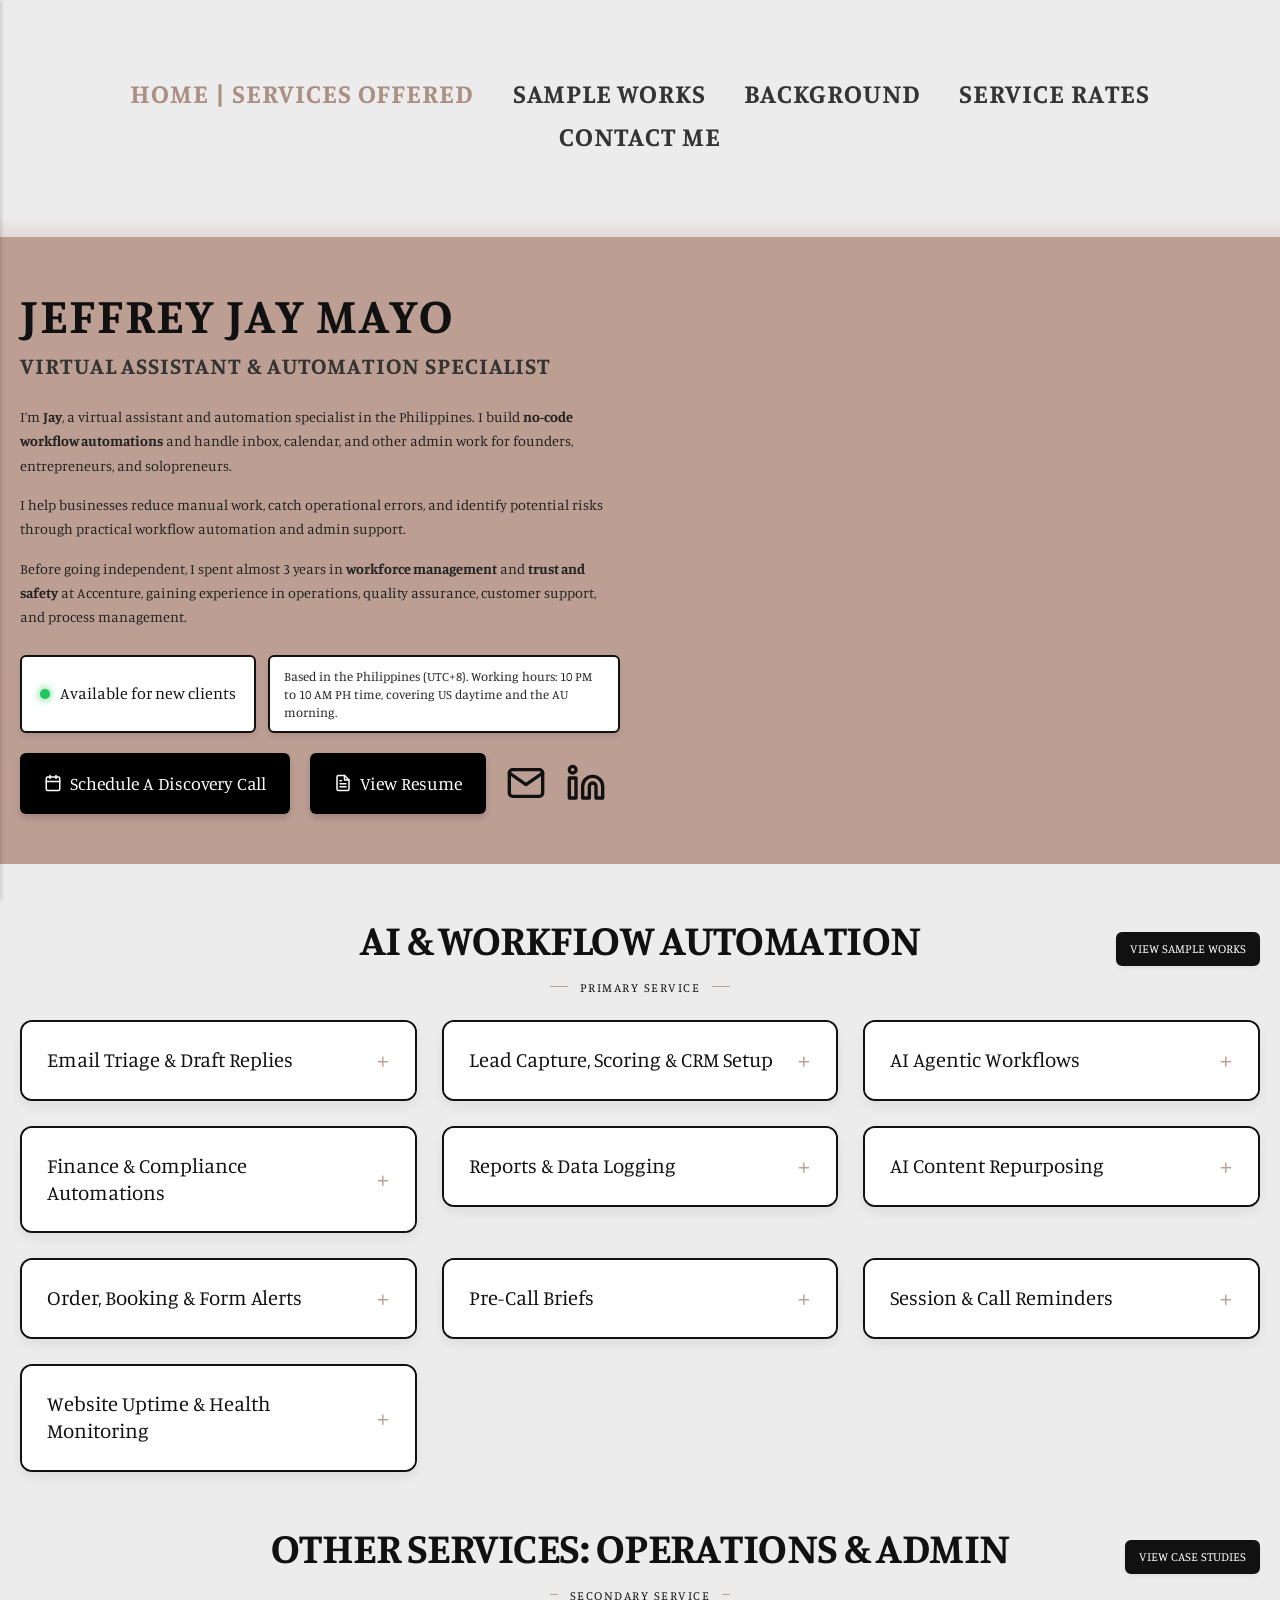
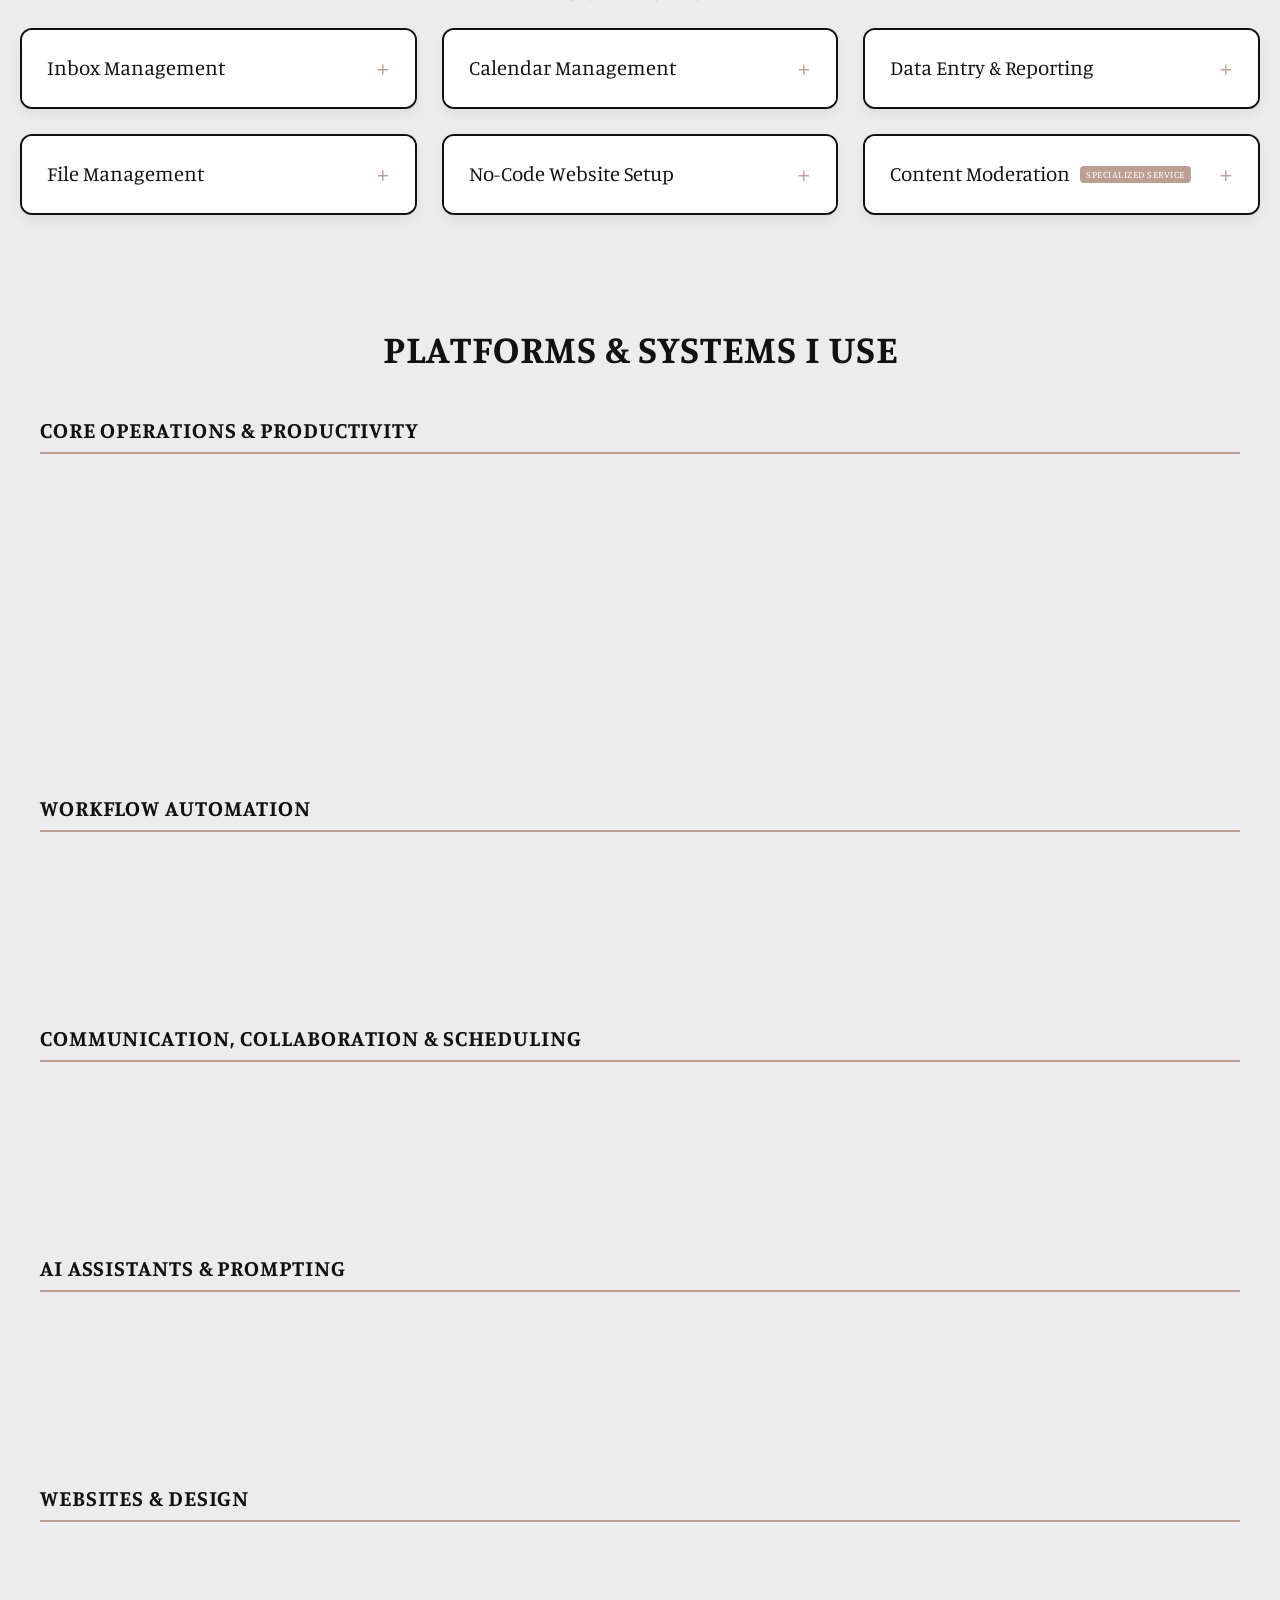
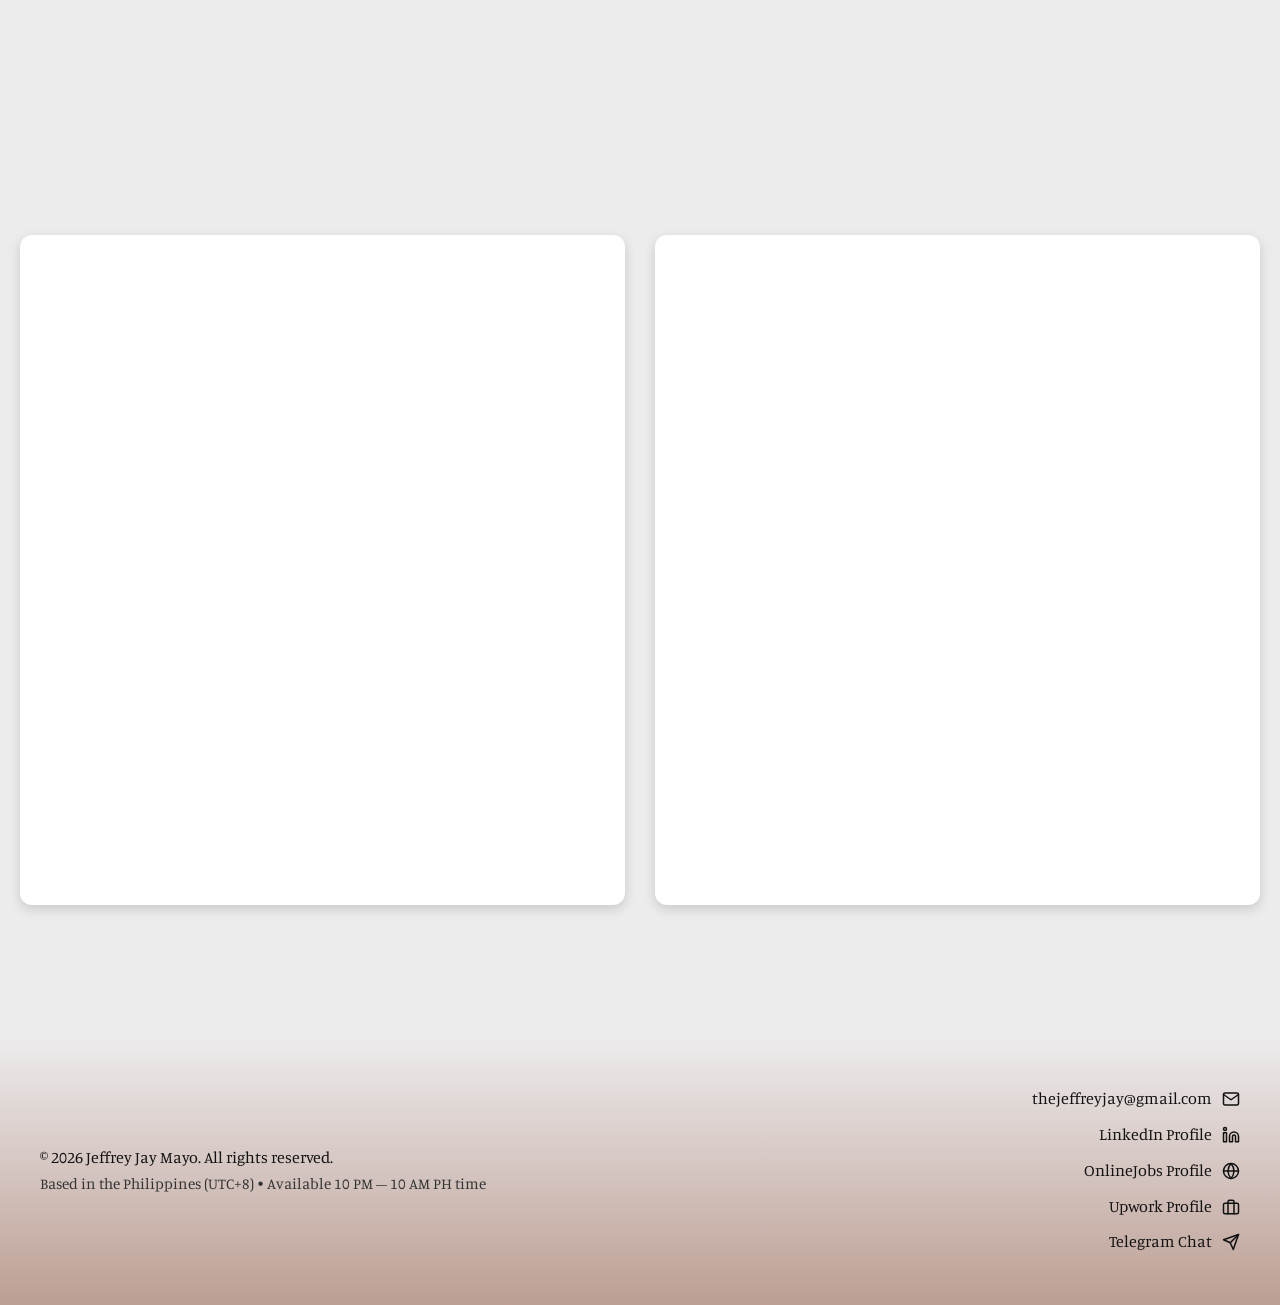
==== commit 7fc2fd94: "Updated from Publii" ====
--- a/index.html
+++ b/index.html
@@ -1,6 +1,320 @@
-<!DOCTYPE html><html lang="en"><head><meta charset="utf-8"><meta http-equiv="X-UA-Compatible" content="IE=edge"><meta name="viewport" content="width=device-width,initial-scale=1"><title>Jeffrey Jay | Virtual Assistant &amp; Automation Specialist</title><meta name="description" content="Virtual Assistant, Workflow Automation, n8n, Make, Zapier, Operations Specialist, Automation Specialist, Email Management, Inbox Management, Calendar Management"><meta name="generator" content="Publii Open-Source CMS for Static Site"><meta name="theme-color" content="#17181E" media="(prefers-color-scheme: dark)"><meta name="theme-color" content="#D73A42" media="(prefers-color-scheme: light)"><meta name="msapplication-navbutton-color" content="#D73A42"><meta name="apple-mobile-web-app-status-bar-style" content="#D73A42"><link rel="canonical" href="https://thejeffreyjay.github.io/"><link rel="alternate" type="application/atom+xml" href="https://thejeffreyjay.github.io/feed.xml" title="Jeffrey Jay | Virtual Assistant &amp; Automation Specialist - RSS"><link rel="alternate" type="application/json" href="https://thejeffreyjay.github.io/feed.json" title="Jeffrey Jay | Virtual Assistant &amp; Automation Specialist - JSON"><meta property="og:title" content="Jeffrey Jay Mayo"><meta property="og:site_name" content="Jeffrey Jay | Virtual Assistant &amp; Automation Specialist"><meta property="og:description" content="Virtual Assistant, Workflow Automation, n8n, Make, Zapier, Operations Specialist, Automation Specialist, Email Management, Inbox Management, Calendar Management"><meta property="og:url" content="https://thejeffreyjay.github.io/"><meta property="og:type" content="article"><link rel="shortcut icon" href="https://thejeffreyjay.github.io/media/website/favicon-16x16.ico" type="image/x-icon"><link rel="preload" href="https://thejeffreyjay.github.io/assets/dynamic/fonts/manuale/manuale.woff2" as="font" type="font/woff2" crossorigin><link rel="preload" href="https://thejeffreyjay.github.io/assets/dynamic/fonts/manuale/manuale-italic.woff2" as="font" type="font/woff2" crossorigin><link rel="stylesheet" href="https://thejeffreyjay.github.io/assets/css/style.css?v&#x3D;bd672e40141acc2decbb6f3648d9df10"><script type="application/ld+json">{"@context":"http://schema.org","@type":"Article","mainEntityOfPage":{"@type":"WebPage","@id":"https://thejeffreyjay.github.io/"},"headline":"Jeffrey Jay Mayo","datePublished":"2026-11-01T15:28+08:00","dateModified":"2026-11-07T12:13+08:00","description":"Virtual Assistant, Workflow Automation, n8n, Make, Zapier, Operations Specialist, Automation Specialist, Email Management, Inbox Management, Calendar Management","author":{"@type":"Person","name":"Jeffrey Jay","url":"https://thejeffreyjay.github.io/authors/jeffreyjay/"},"publisher":{"@type":"Organization","name":"Jeffrey Jay"}}</script><style></style><noscript><style>img[loading] {
+<!DOCTYPE html><html lang="en"><head><meta charset="utf-8"><meta http-equiv="X-UA-Compatible" content="IE=edge"><meta name="viewport" content="width=device-width,initial-scale=1"><title>Jeffrey Jay | Virtual Assistant &amp; Automation Specialist</title><meta name="description" content="Virtual assistant &amp; automation specialist in the Philippines. Lead capture &amp; workflow automation with n8n, Make &amp; Zapier; admin &amp; operations support."><meta name="generator" content="Publii Open-Source CMS for Static Site"><meta name="theme-color" content="#BC9E93" media="(prefers-color-scheme: dark)"><meta name="theme-color" content="#BC9E93" media="(prefers-color-scheme: light)"><meta name="msapplication-navbutton-color" content="#BC9E93"><meta name="apple-mobile-web-app-status-bar-style" content="#BC9E93"><link rel="canonical" href="https://thejeffreyjay.github.io/"><link rel="alternate" type="application/atom+xml" href="https://thejeffreyjay.github.io/feed.xml" title="Jeffrey Jay | Virtual Assistant &amp; Automation Specialist - RSS"><link rel="alternate" type="application/json" href="https://thejeffreyjay.github.io/feed.json" title="Jeffrey Jay | Virtual Assistant &amp; Automation Specialist - JSON"><meta property="og:title" content="Jeffrey Jay Mayo | Virtual Assistant &amp; Automation Specialist"><meta property="og:site_name" content="Jeffrey Jay | Virtual Assistant &amp; Automation Specialist"><meta property="og:description" content="Virtual assistant &amp; automation specialist in the Philippines. Lead capture &amp; workflow automation with n8n, Make &amp; Zapier; admin &amp; operations support."><meta property="og:url" content="https://thejeffreyjay.github.io/"><meta property="og:type" content="article"><link rel="shortcut icon" href="https://thejeffreyjay.github.io/media/website/favicon-16x16.ico" type="image/x-icon"><link rel="preload" href="https://thejeffreyjay.github.io/assets/dynamic/fonts/manuale/manuale.woff2" as="font" type="font/woff2" crossorigin><link rel="preload" href="https://thejeffreyjay.github.io/assets/dynamic/fonts/manuale/manuale-italic.woff2" as="font" type="font/woff2" crossorigin><link rel="stylesheet" href="https://thejeffreyjay.github.io/assets/css/style.css?v&#x3D;bd672e40141acc2decbb6f3648d9df10"><script type="application/ld+json">{"@context":"http://schema.org","@type":"Article","mainEntityOfPage":{"@type":"WebPage","@id":"https://thejeffreyjay.github.io/"},"headline":"Jeffrey Jay Mayo | Virtual Assistant & Automation Specialist","datePublished":"2026-11-01T15:28+08:00","dateModified":"2026-11-09T16:22+08:00","description":"Virtual assistant & automation specialist in the Philippines. Lead capture & workflow automation with n8n, Make & Zapier; admin & operations support.","author":{"@type":"Person","name":"Jeffrey Jay","url":"https://thejeffreyjay.github.io/authors/jeffreyjay/"},"publisher":{"@type":"Organization","name":"Jeffrey Jay"}}</script><style></style><noscript><style>img[loading] {
                     opacity: 1;
-                }</style></noscript><link rel="apple-touch-icon" sizes="180x180" href="https://raw.githubusercontent.com/thejeffreyjay/thejeffreyjay.github.io/main/apple-touch-icon.png"><link rel="icon" type="image/png" sizes="32x32" href="https://raw.githubusercontent.com/thejeffreyjay/thejeffreyjay.github.io/main/favicon-32x32.png"><link rel="icon" type="image/png" sizes="16x16" href="https://raw.githubusercontent.com/thejeffreyjay/thejeffreyjay.github.io/main/favicon-16x16.png"><link rel="shortcut icon" href="https://raw.githubusercontent.com/thejeffreyjay/thejeffreyjay.github.io/main/favicon.ico"><link rel="manifest" href="https://raw.githubusercontent.com/thejeffreyjay/thejeffreyjay.github.io/main/site.webmanifest"><meta name="google-site-verification" content="BoOBuGZK_CP8gIBk7Ib1iD3Lcf3uuALAJfimwMYpoMs"><meta property="og:title" content="Jeffrey Jay | Virtual Assistant & Automation Specialist"><meta property="og:description" content="No-code workflow automations, AI agents, and administrative operations."><meta property="og:image" content="https://thejeffreyjay.github.io/jaybanner.png"></head><body class="page-template"><div class="container"><header class="header"><a class="logo" href="https://thejeffreyjay.github.io/">Jeffrey Jay | Virtual Assistant &amp; Automation Specialist</a><nav class="navbar js-navbar"><button class="navbar__toggle js-toggle" aria-label="Menu"><span class="navbar__toggle-box"><span class="navbar__toggle-inner">Menu</span></span></button><ul class="navbar__menu"><li class="active"><a href="https://thejeffreyjay.github.io/" target="_self">Home | Services Offered</a></li><li><a href="https://thejeffreyjay.github.io/sample-works/" target="_self">Sample Works</a></li><li><a href="https://thejeffreyjay.github.io/background/" target="_self">Background</a></li><li class="has-submenu"><a href="https://thejeffreyjay.github.io/service-rates/" target="_self" aria-haspopup="true">Service Rates</a><ul class="navbar__submenu level-2" aria-hidden="true"><li><a href="https://thejeffreyjay.github.io/service-rates/automation/" target="_self">Automation: Primary</a></li><li><a href="https://thejeffreyjay.github.io/service-rates/admin/" target="_self">Admin: Secondary</a></li></ul></li><li><a href="https://thejeffreyjay.github.io/contact-me/" target="_self">Contact Me</a></li></ul></nav></header><main class="page"><article class="content wrapper"><header class="hero"><h1>Jeffrey Jay Mayo</h1></header><div class="content__entry"><div><div style="width: 100vw; position: relative; left: 50%; right: 50%; margin-left: -50vw; margin-right: -50vw; background: linear-gradient(to bottom, #EDECED 0%, #BC9E93 80px); padding-top: 40px; box-sizing: border-box;"><div style="width: 100vw; position: relative; left: 50%; right: 50%; margin-left: -50vw; margin-right: -50vw; margin-top: -20px; padding: 50px 20px 0 20px; font-family: inherit; box-sizing: border-box; overflow: hidden; background-color: #BC9E93;"><style>.hero-container {
+                }</style></noscript><link rel="apple-touch-icon" sizes="180x180" href="https://raw.githubusercontent.com/thejeffreyjay/thejeffreyjay.github.io/main/apple-touch-icon.png"><link rel="icon" type="image/png" sizes="32x32" href="https://raw.githubusercontent.com/thejeffreyjay/thejeffreyjay.github.io/main/favicon-32x32.png"><link rel="icon" type="image/png" sizes="16x16" href="https://raw.githubusercontent.com/thejeffreyjay/thejeffreyjay.github.io/main/favicon-16x16.png"><link rel="shortcut icon" href="https://raw.githubusercontent.com/thejeffreyjay/thejeffreyjay.github.io/main/favicon.ico"><link rel="manifest" href="https://raw.githubusercontent.com/thejeffreyjay/thejeffreyjay.github.io/main/site.webmanifest"><meta name="google-site-verification" content="BoOBuGZK_CP8gIBk7Ib1iD3Lcf3uuALAJfimwMYpoMs"><meta property="og:title" content="Jeffrey Jay | Virtual Assistant & Automation Specialist"><meta property="og:description" content="No-code workflow automations, AI agents, and administrative operations."><meta property="og:image" content="https://thejeffreyjay.github.io/jaybanner.png"></head><body class="page-template"><div id="jayFloatingNav" class="jay-fab-wrapper"><nav class="jay-fab-menu" id="jayFabMenu" aria-label="Quick navigation" aria-hidden="true" inert></nav><button class="jay-fab-toggle" id="jayFabToggle" type="button" aria-label="Open quick navigation" aria-expanded="false" aria-controls="jayFabMenu"><span class="jay-fab-icon" aria-hidden="true"><span></span> <span></span> <span></span></span></button></div><style>.jay-fab-wrapper {
+  --jay-fab-size: 56px;
+  --jay-fab-offset: 24px;
+  --jay-fab-ink: #111111;
+  --jay-fab-accent: #bc9e93;
+  --jay-fab-surface: #ffffff;
+  --jay-fab-motion: 220ms;
+
+  position: fixed;
+  right: calc(var(--jay-fab-offset) + env(safe-area-inset-right, 0px));
+  bottom: calc(var(--jay-fab-offset) + env(safe-area-inset-bottom, 0px));
+  z-index: 9999;
+  font-family: inherit;
+  opacity: 0;
+  visibility: hidden;
+  pointer-events: none;
+  transform: translate3d(0, 10px, 0) scale(0.98);
+  transition:
+    opacity var(--jay-fab-motion) ease,
+    transform var(--jay-fab-motion) ease,
+    visibility 0s linear var(--jay-fab-motion);
+}
+
+.jay-fab-wrapper,
+.jay-fab-wrapper * {
+  box-sizing: border-box;
+}
+
+.jay-fab-wrapper.jay-visible {
+  opacity: 1;
+  visibility: visible;
+  pointer-events: auto;
+  transform: translate3d(0, 0, 0) scale(1);
+  transition-delay: 0s;
+}
+
+.jay-fab-toggle {
+  appearance: none;
+  display: grid;
+  place-items: center;
+  width: var(--jay-fab-size);
+  height: var(--jay-fab-size);
+  min-width: 48px;
+  min-height: 48px;
+  padding: 0;
+  border: 1px solid var(--jay-fab-accent);
+  border-radius: 50%;
+  background: var(--jay-fab-ink);
+  color: #ffffff;
+  box-shadow: 0 5px 18px rgb(0 0 0 / 20%);
+  cursor: pointer;
+  touch-action: manipulation;
+  -webkit-tap-highlight-color: transparent;
+  transition:
+    transform 160ms ease,
+    background-color 160ms ease,
+    color 160ms ease,
+    box-shadow 160ms ease;
+}
+
+.jay-fab-toggle:focus-visible,
+.jay-fab-menu a:focus-visible {
+  outline: 3px solid var(--jay-fab-accent);
+  outline-offset: 3px;
+}
+
+.jay-fab-icon {
+  display: flex;
+  width: 22px;
+  height: 18px;
+  flex-direction: column;
+  justify-content: space-between;
+}
+
+.jay-fab-icon span {
+  display: block;
+  width: 22px;
+  height: 2px;
+  border-radius: 2px;
+  background: currentColor;
+  transform-origin: center;
+  transition: transform 180ms ease, opacity 140ms ease;
+}
+
+.jay-fab-wrapper.jay-open .jay-fab-toggle {
+  background: var(--jay-fab-accent);
+  color: var(--jay-fab-ink);
+}
+
+.jay-fab-wrapper.jay-open .jay-fab-icon span:first-child {
+  transform: translateY(8px) rotate(45deg);
+}
+
+.jay-fab-wrapper.jay-open .jay-fab-icon span:nth-child(2) {
+  opacity: 0;
+  transform: scaleX(0.35);
+}
+
+.jay-fab-wrapper.jay-open .jay-fab-icon span:last-child {
+  transform: translateY(-8px) rotate(-45deg);
+}
+
+.jay-fab-menu {
+  position: absolute;
+  right: 0;
+  bottom: calc(var(--jay-fab-size) + 12px);
+  display: flex;
+  flex-direction: column-reverse;
+  align-items: flex-end;
+  gap: 10px;
+  width: max-content;
+  max-width: calc(100vw - var(--jay-fab-offset) - 16px);
+  margin: 0;
+  padding: 4px;
+  visibility: hidden;
+  pointer-events: none;
+  transition: visibility 0s linear var(--jay-fab-motion);
+}
+
+.jay-fab-menu a {
+  display: flex;
+  align-items: center;
+  justify-content: flex-end;
+  min-height: 48px;
+  max-width: 100%;
+  padding: 11px 16px;
+  border: 1px solid var(--jay-fab-accent);
+  border-radius: 999px;
+  background: var(--jay-fab-surface);
+  color: var(--jay-fab-ink);
+  box-shadow: 0 3px 12px rgb(0 0 0 / 12%);
+  font-size: 0.9rem;
+  font-weight: 600;
+  line-height: 1.25;
+  text-align: right;
+  text-decoration: none;
+  white-space: normal;
+  overflow-wrap: anywhere;
+  opacity: 0;
+  pointer-events: none;
+  transform: translate3d(0, 8px, 0) scale(0.97);
+  transition:
+    opacity 160ms ease,
+    transform 200ms cubic-bezier(0.2, 0.8, 0.2, 1),
+    background-color 150ms ease,
+    color 150ms ease,
+    border-color 150ms ease;
+  transition-delay: 0s;
+}
+
+.jay-fab-wrapper.jay-open .jay-fab-menu {
+  visibility: visible;
+  pointer-events: auto;
+  transition-delay: 0s;
+}
+
+.jay-fab-wrapper.jay-open .jay-fab-menu a {
+  opacity: 1;
+  pointer-events: auto;
+  transform: translate3d(0, 0, 0) scale(1);
+  transition-delay: calc(var(--jay-fab-item-index, 0) * 35ms);
+}
+
+@media (hover: hover) and (pointer: fine) {
+  .jay-fab-toggle:hover {
+    background: var(--jay-fab-accent);
+    color: var(--jay-fab-ink);
+    box-shadow: 0 7px 20px rgb(0 0 0 / 23%);
+    transform: translateY(-2px);
+  }
+
+  .jay-fab-menu a:hover {
+    border-color: var(--jay-fab-ink);
+    background: var(--jay-fab-ink);
+    color: #ffffff;
+    transform: translate3d(0, -2px, 0) scale(1.01);
+  }
+}
+
+.jay-fab-toggle:active {
+  transform: scale(0.96);
+}
+
+@media (max-width: 768px) {
+  .jay-fab-wrapper {
+    --jay-fab-offset: 16px;
+  }
+}
+
+@media (prefers-reduced-motion: reduce) {
+  .jay-fab-wrapper,
+  .jay-fab-wrapper *,
+  .jay-fab-wrapper *::before,
+  .jay-fab-wrapper *::after {
+    scroll-behavior: auto !important;
+    animation-duration: 0.01ms !important;
+    animation-iteration-count: 1 !important;
+    transition-duration: 0.01ms !important;
+    transition-delay: 0ms !important;
+  }
+}</style><script>(() => {
+  const initializeFloatingNav = () => {
+    const wrapper = document.getElementById("jayFloatingNav");
+    const toggle = document.getElementById("jayFabToggle");
+    const menu = document.getElementById("jayFabMenu");
+    if (!wrapper || !toggle || !menu) return;
+
+    const rawPath = window.location.pathname.toLowerCase();
+    const cleanPath = rawPath.replace(/\/index\.html$/, "").replace(/\/+$/, "") || "/";
+    
+    const isSampleWorks = cleanPath.includes("sample-works");
+    const isBackground = cleanPath.includes("background");
+    const isServiceRates = cleanPath.includes("service-rates");
+    const isContact = cleanPath.includes("contact-me");
+    const isHomePage = !isSampleWorks && !isBackground && !isServiceRates && !isContact;
+
+    const navItems = [
+      { 
+        name: "Return to Home", 
+        url: "https://thejeffreyjay.github.io/", 
+        show: !isHomePage 
+      },
+      { 
+        name: "Sample Works", 
+        url: "https://thejeffreyjay.github.io/sample-works/", 
+        show: !isSampleWorks 
+      },
+      { 
+        name: "Background", 
+        url: "https://thejeffreyjay.github.io/background/", 
+        show: !isBackground 
+      },
+      { 
+        name: "Service Rates", 
+        url: "https://thejeffreyjay.github.io/service-rates/", 
+        show: !isServiceRates 
+      },
+      { 
+        name: "Contact Me", 
+        url: "https://thejeffreyjay.github.io/contact-me/", 
+        show: !isContact 
+      }
+    ];
+
+    const fragment = document.createDocumentFragment();
+
+    navItems.forEach((item) => {
+      if (!item.show) return;
+      const link = document.createElement("a");
+      link.href = item.url;
+      link.textContent = item.name;
+      link.style.setProperty("--jay-fab-item-index", String(fragment.childElementCount));
+      fragment.appendChild(link);
+    });
+
+    menu.replaceChildren(fragment);
+
+    const setOpen = (open) => {
+      wrapper.classList.toggle("jay-open", open);
+      toggle.setAttribute("aria-expanded", String(open));
+      toggle.setAttribute("aria-label", open ? "Close quick navigation" : "Open quick navigation");
+      menu.setAttribute("aria-hidden", String(!open));
+      menu.inert = !open;
+    };
+
+    const mobileViewport = window.matchMedia("(max-width: 768px)");
+    let scrollFrame = 0;
+
+    const updateVisibility = () => {
+      const maxScroll = Math.max(0, document.documentElement.scrollHeight - window.innerHeight);
+      const scrollPercent = maxScroll > 0 ? (window.scrollY / maxScroll) * 100 : 0;
+      const threshold = mobileViewport.matches ? 20 : 50;
+      const shouldShow = maxScroll > 0 && scrollPercent >= threshold;
+      const isVisible = wrapper.classList.contains("jay-visible");
+
+      if (shouldShow === isVisible) return;
+      wrapper.classList.toggle("jay-visible", shouldShow);
+      if (!shouldShow) setOpen(false);
+    };
+
+    const scheduleVisibilityUpdate = () => {
+      if (scrollFrame) return;
+      scrollFrame = window.requestAnimationFrame(() => {
+        scrollFrame = 0;
+        updateVisibility();
+      });
+    };
+
+    window.addEventListener("scroll", scheduleVisibilityUpdate, { passive: true });
+    window.addEventListener("resize", scheduleVisibilityUpdate, { passive: true });
+    window.addEventListener("load", scheduleVisibilityUpdate, { once: true });
+    updateVisibility();
+
+    toggle.addEventListener("click", () => {
+      setOpen(toggle.getAttribute("aria-expanded") !== "true");
+    });
+
+    document.addEventListener("click", (event) => {
+      if (!wrapper.contains(event.target)) setOpen(false);
+    });
+
+    document.addEventListener("keydown", (event) => {
+      if (event.key === "Escape" && wrapper.classList.contains("jay-open")) {
+        setOpen(false);
+        toggle.focus();
+      }
+    });
+  };
+
+  if (document.readyState === "loading") {
+    document.addEventListener("DOMContentLoaded", initializeFloatingNav, { once: true });
+  } else {
+    initializeFloatingNav();
+  }
+})();</script><div class="container"><header class="header"><a class="logo" href="https://thejeffreyjay.github.io/">Jeffrey Jay | Virtual Assistant &amp; Automation Specialist</a><nav class="navbar js-navbar"><button class="navbar__toggle js-toggle" aria-label="Menu"><span class="navbar__toggle-box"><span class="navbar__toggle-inner">Menu</span></span></button><ul class="navbar__menu"><li class="active"><a href="https://thejeffreyjay.github.io/" target="_self">Home | Services Offered</a></li><li><a href="https://thejeffreyjay.github.io/sample-works/" target="_self">Sample Works</a></li><li><a href="https://thejeffreyjay.github.io/background/" target="_self">Background</a></li><li class="has-submenu"><a href="https://thejeffreyjay.github.io/service-rates/" target="_self" aria-haspopup="true">Service Rates</a><ul class="navbar__submenu level-2" aria-hidden="true"><li><a href="https://thejeffreyjay.github.io/service-rates/automation/" target="_self">Automation: Primary</a></li><li><a href="https://thejeffreyjay.github.io/service-rates/admin/" target="_self">Admin: Secondary</a></li></ul></li><li><a href="https://thejeffreyjay.github.io/contact-me/" target="_self">Contact Me</a></li></ul></nav></header><main class="page"><article class="content wrapper"><header class="hero"><h1>Jeffrey Jay Mayo | Virtual Assistant &amp; Automation Specialist</h1></header><div class="content__entry"><div><div style="width: 100vw; position: relative; left: 50%; right: 50%; margin-left: -50vw; margin-right: -50vw; background: linear-gradient(to bottom, #EDECED 0%, #BC9E93 80px); padding-top: 40px; box-sizing: border-box;"><div style="width: 100vw; position: relative; left: 50%; right: 50%; margin-left: -50vw; margin-right: -50vw; margin-top: -20px; padding: 50px 20px 0 20px; font-family: inherit; box-sizing: border-box; overflow: hidden; background-color: #BC9E93;"><style>.hero-container {
       display: flex;
       align-items: stretch;
       justify-content: space-between;
@@ -634,7 +948,7 @@
       font-weight: 700;
       color: #111111;
       margin-bottom: 20px;
-      border-bottom: 2px solid #BC9E93; /* Updated to theme color with 2px width */
+      border-bottom: 2px solid #BC9E93;
       padding-bottom: 8px;
       text-align: left;
     }
@@ -673,8 +987,6 @@
       display: block;
       pointer-events: none;
     }
-
-    /* Instant Custom Hover Tooltip (Black Bubble with White Text) */
     .icon-card::after {
       content: attr(data-tooltip);
       position: absolute;
@@ -700,8 +1012,6 @@
       visibility: visible;
       transform: translateX(-50%) translateY(0);
     }
-
-    /* Zoomed-Out Mobile View (3 Apps per Row) */
     @media (max-width: 768px) {
       .platforms-wrapper {
         padding: 0 5px;
@@ -722,7 +1032,7 @@
         gap: 6px !important;
       }
       .icon-card {
-        width: 31% !important; /* 3 items per row */
+        width: 31% !important;
         height: 65px !important;
         padding: 6px !important;
         border-radius: 6px !important;
@@ -801,4 +1111,27 @@
               },
               "hideEventTypeDetails": false,
               "layout": "month_view"
-            });</script></div></div></div></div></div></div></div></article></main><footer class="footer"><div class="footer__copyright">thejeffreyjay.github.io</div></footer></div><script>window.publiiThemeMenuConfig={mobileMenuMode:'sidebar',animationSpeed:300,submenuWidth:'auto',doubleClickTime:500,mobileMenuExpandableSubmenus:false,relatedContainerForOverlayMenuSelector:'.navbar',};</script><script defer="defer" src="https://thejeffreyjay.github.io/assets/js/scripts.min.js?v&#x3D;b103b2211e74472ffa1a0d35c0918ecc"></script><script>/*<![CDATA[*/var images=document.querySelectorAll("img[loading]");for(var i=0;i<images.length;i++){if(images[i].complete){images[i].classList.add("is-loaded")}else{images[i].addEventListener("load",function(){this.classList.add("is-loaded")},false)}};/*]]>*/</script><div style="width: 100vw; position: relative; left: 50%; right: 50%; margin-left: -50vw; margin-right: -50vw; padding: 50px 20px; box-sizing: border-box; background: linear-gradient(to bottom, #EDECED 0%, #BC9E93 100%); font-family: inherit;"><div style="max-width: 1200px; margin: 0 auto; display: flex; flex-wrap: wrap; justify-content: space-between; align-items: center; gap: 30px; box-sizing: border-box;"><div style="font-size: 0.9rem; color: #111111; line-height: 1.6; text-align: left; flex: 1; min-width: 280px;">&copy; 2026 Jeffrey Jay Mayo. All rights reserved.<br><span style="color: #333333; font-size: 0.85rem;">Based in the Philippines (UTC+8) &bull; Available 10 PM – 10 AM PH time</span></div><div style="font-size: 0.9rem; display: flex; flex-direction: column; gap: 10px; text-align: left; flex: 1; min-width: 280px; align-items: flex-end;"><a href="mailto:thejeffreyjay@gmail.com" style="color: #111111; text-decoration: none; font-weight: 500; display: flex; align-items: center; gap: 10px;">thejeffreyjay@gmail.com <svg width="18" height="18" viewBox="0 0 24 24" fill="none" stroke="currentColor" stroke-width="2" stroke-linecap="round" stroke-linejoin="round"><path d="M4 4h16c1.1 0 2 .9 2 2v12c0 1.1-.9 2-2 2H4c-1.1 0-2-.9-2-2V6c0-1.1.9-2 2-2z"></path><polyline points="22,6 12,13 2,6"></polyline></svg> </a><a href="https://www.linkedin.com/in/thejeffreyjay/" target="_blank" rel="noopener noreferrer" style="color: #111111; text-decoration: none; font-weight: 500; display: flex; align-items: center; gap: 10px;">LinkedIn Profile <svg width="18" height="18" viewBox="0 0 24 24" fill="none" stroke="currentColor" stroke-width="2" stroke-linecap="round" stroke-linejoin="round"><path d="M16 8a6 6 0 0 1 6 6v7h-4v-7a2 2 0 0 0-2-2 2 2 0 0 0-2 2v7h-4v-7a6 6 0 0 1 6-6z"></path><rect x="2" y="9" width="4" height="12"></rect><circle cx="4" cy="4" r="2"></circle></svg> </a><a href="https://www.onlinejobs.ph/jobseekers/info/4846988" target="_blank" rel="noopener noreferrer" style="color: #111111; text-decoration: none; font-weight: 500; display: flex; align-items: center; gap: 10px;">OnlineJobs Profile <svg width="18" height="18" viewBox="0 0 24 24" fill="none" stroke="currentColor" stroke-width="2" stroke-linecap="round" stroke-linejoin="round"><circle cx="12" cy="12" r="10"></circle><line x1="2" y1="12" x2="22" y2="12"></line><path d="M12 2a15.3 15.3 0 0 1 4 10 15.3 15.3 0 0 1-4 10 15.3 15.3 0 0 1-4-10 15.3 15.3 0 0 1 4-10z"></path></svg> </a><a href="https://www.upwork.com/freelancers/~0126e845f1f9ab0147?mp_source=share" target="_blank" rel="noopener noreferrer" style="color: #111111; text-decoration: none; font-weight: 500; display: flex; align-items: center; gap: 10px;">Upwork Profile <svg width="18" height="18" viewBox="0 0 24 24" fill="none" stroke="currentColor" stroke-width="2" stroke-linecap="round" stroke-linejoin="round"><rect x="2" y="7" width="20" height="14" rx="2" ry="2"></rect><path d="M16 21V5a2 2 0 0 0-2-2h-4a2 2 0 0 0-2 2v16"></path></svg> </a><a href="https://t.me/thejeffreyjay" target="_blank" rel="noopener noreferrer" style="color: #111111; text-decoration: none; font-weight: 500; display: flex; align-items: center; gap: 10px;">Telegram Chat <svg width="18" height="18" viewBox="0 0 24 24" fill="none" stroke="currentColor" stroke-width="2" stroke-linecap="round" stroke-linejoin="round"><line x1="22" y1="2" x2="11" y2="13"></line><polygon points="22 2 15 22 11 13 2 9 22 2"></polygon></svg></a></div></div></div></body></html>+            });</script></div></div></div></div></div></div></div></article></main><footer class="footer"><div class="footer__copyright">thejeffreyjay.github.io</div></footer></div><script>window.publiiThemeMenuConfig={mobileMenuMode:'sidebar',animationSpeed:300,submenuWidth:'auto',doubleClickTime:500,mobileMenuExpandableSubmenus:false,relatedContainerForOverlayMenuSelector:'.navbar',};</script><script defer="defer" src="https://thejeffreyjay.github.io/assets/js/scripts.min.js?v&#x3D;b103b2211e74472ffa1a0d35c0918ecc"></script><script>/*<![CDATA[*/var images=document.querySelectorAll("img[loading]");for(var i=0;i<images.length;i++){if(images[i].complete){images[i].classList.add("is-loaded")}else{images[i].addEventListener("load",function(){this.classList.add("is-loaded")},false)}};/*]]>*/</script><div style="width: 100vw; position: relative; left: 50%; right: 50%; margin-left: -50vw; margin-right: -50vw; padding: 50px 20px; box-sizing: border-box; background: linear-gradient(to bottom, #EDECED 0%, #BC9E93 100%); font-family: inherit;"><div style="max-width: 1200px; margin: 0 auto; display: flex; flex-wrap: wrap; justify-content: space-between; align-items: center; gap: 30px; box-sizing: border-box;"><div style="font-size: 0.9rem; color: #111111; line-height: 1.6; text-align: left; flex: 1; min-width: 280px;">&copy; 2026 Jeffrey Jay Mayo. All rights reserved.<br><span style="color: #333333; font-size: 0.85rem;">Based in the Philippines (UTC+8) &bull; Available 10 PM – 10 AM PH time</span></div><div style="font-size: 0.9rem; display: flex; flex-direction: column; gap: 10px; text-align: left; flex: 1; min-width: 280px; align-items: flex-end;"><a href="mailto:thejeffreyjay@gmail.com" style="color: #111111; text-decoration: none; font-weight: 500; display: flex; align-items: center; gap: 10px;">thejeffreyjay@gmail.com <svg width="18" height="18" viewBox="0 0 24 24" fill="none" stroke="currentColor" stroke-width="2" stroke-linecap="round" stroke-linejoin="round"><path d="M4 4h16c1.1 0 2 .9 2 2v12c0 1.1-.9 2-2 2H4c-1.1 0-2-.9-2-2V6c0-1.1.9-2 2-2z"></path><polyline points="22,6 12,13 2,6"></polyline></svg> </a><a href="https://www.linkedin.com/in/thejeffreyjay/" target="_blank" rel="noopener noreferrer" style="color: #111111; text-decoration: none; font-weight: 500; display: flex; align-items: center; gap: 10px;">LinkedIn Profile <svg width="18" height="18" viewBox="0 0 24 24" fill="none" stroke="currentColor" stroke-width="2" stroke-linecap="round" stroke-linejoin="round"><path d="M16 8a6 6 0 0 1 6 6v7h-4v-7a2 2 0 0 0-2-2 2 2 0 0 0-2 2v7h-4v-7a6 6 0 0 1 6-6z"></path><rect x="2" y="9" width="4" height="12"></rect><circle cx="4" cy="4" r="2"></circle></svg> </a><a href="https://www.onlinejobs.ph/jobseekers/info/4846988" target="_blank" rel="noopener noreferrer" style="color: #111111; text-decoration: none; font-weight: 500; display: flex; align-items: center; gap: 10px;">OnlineJobs Profile <svg width="18" height="18" viewBox="0 0 24 24" fill="none" stroke="currentColor" stroke-width="2" stroke-linecap="round" stroke-linejoin="round"><circle cx="12" cy="12" r="10"></circle><line x1="2" y1="12" x2="22" y2="12"></line><path d="M12 2a15.3 15.3 0 0 1 4 10 15.3 15.3 0 0 1-4 10 15.3 15.3 0 0 1-4-10 15.3 15.3 0 0 1 4-10z"></path></svg> </a><a href="https://www.upwork.com/freelancers/~0126e845f1f9ab0147?mp_source=share" target="_blank" rel="noopener noreferrer" style="color: #111111; text-decoration: none; font-weight: 500; display: flex; align-items: center; gap: 10px;">Upwork Profile <svg width="18" height="18" viewBox="0 0 24 24" fill="none" stroke="currentColor" stroke-width="2" stroke-linecap="round" stroke-linejoin="round"><rect x="2" y="7" width="20" height="14" rx="2" ry="2"></rect><path d="M16 21V5a2 2 0 0 0-2-2h-4a2 2 0 0 0-2 2v16"></path></svg> </a><a href="https://t.me/thejeffreyjay" target="_blank" rel="noopener noreferrer" style="color: #111111; text-decoration: none; font-weight: 500; display: flex; align-items: center; gap: 10px;">Telegram Chat <svg width="18" height="18" viewBox="0 0 24 24" fill="none" stroke="currentColor" stroke-width="2" stroke-linecap="round" stroke-linejoin="round"><line x1="22" y1="2" x2="11" y2="13"></line><polygon points="22 2 15 22 11 13 2 9 22 2"></polygon></svg></a></div></div></div><script>(function() {
+			var originalTitle = document.title;
+			var timeout;
+			document.addEventListener("visibilitychange", function() {
+				if (document.hidden) {
+					document.title = "⚙️ Need workflow automation help? | Jeffrey Jay";
+				} else {
+					clearTimeout(timeout);
+					document.title = "👋 Welcome back! | Jeffrey Jay";
+							setTimeout(function() {
+								document.title = originalTitle;
+							}, 2000);
+				}
+			});
+		})();</script><script src="https://thejeffreyjay.github.io/media/plugins/pagePrefetching/quicklink.umd.js"></script><script>window.addEventListener('load', () => {
+					quicklink.listen({
+						prerender: true,
+						el: document.querySelector('body'),
+						delay: 0,
+						limit: Infinity,
+						throttle: Infinity,
+						timeout: 2000
+					});
+				});</script></body></html>
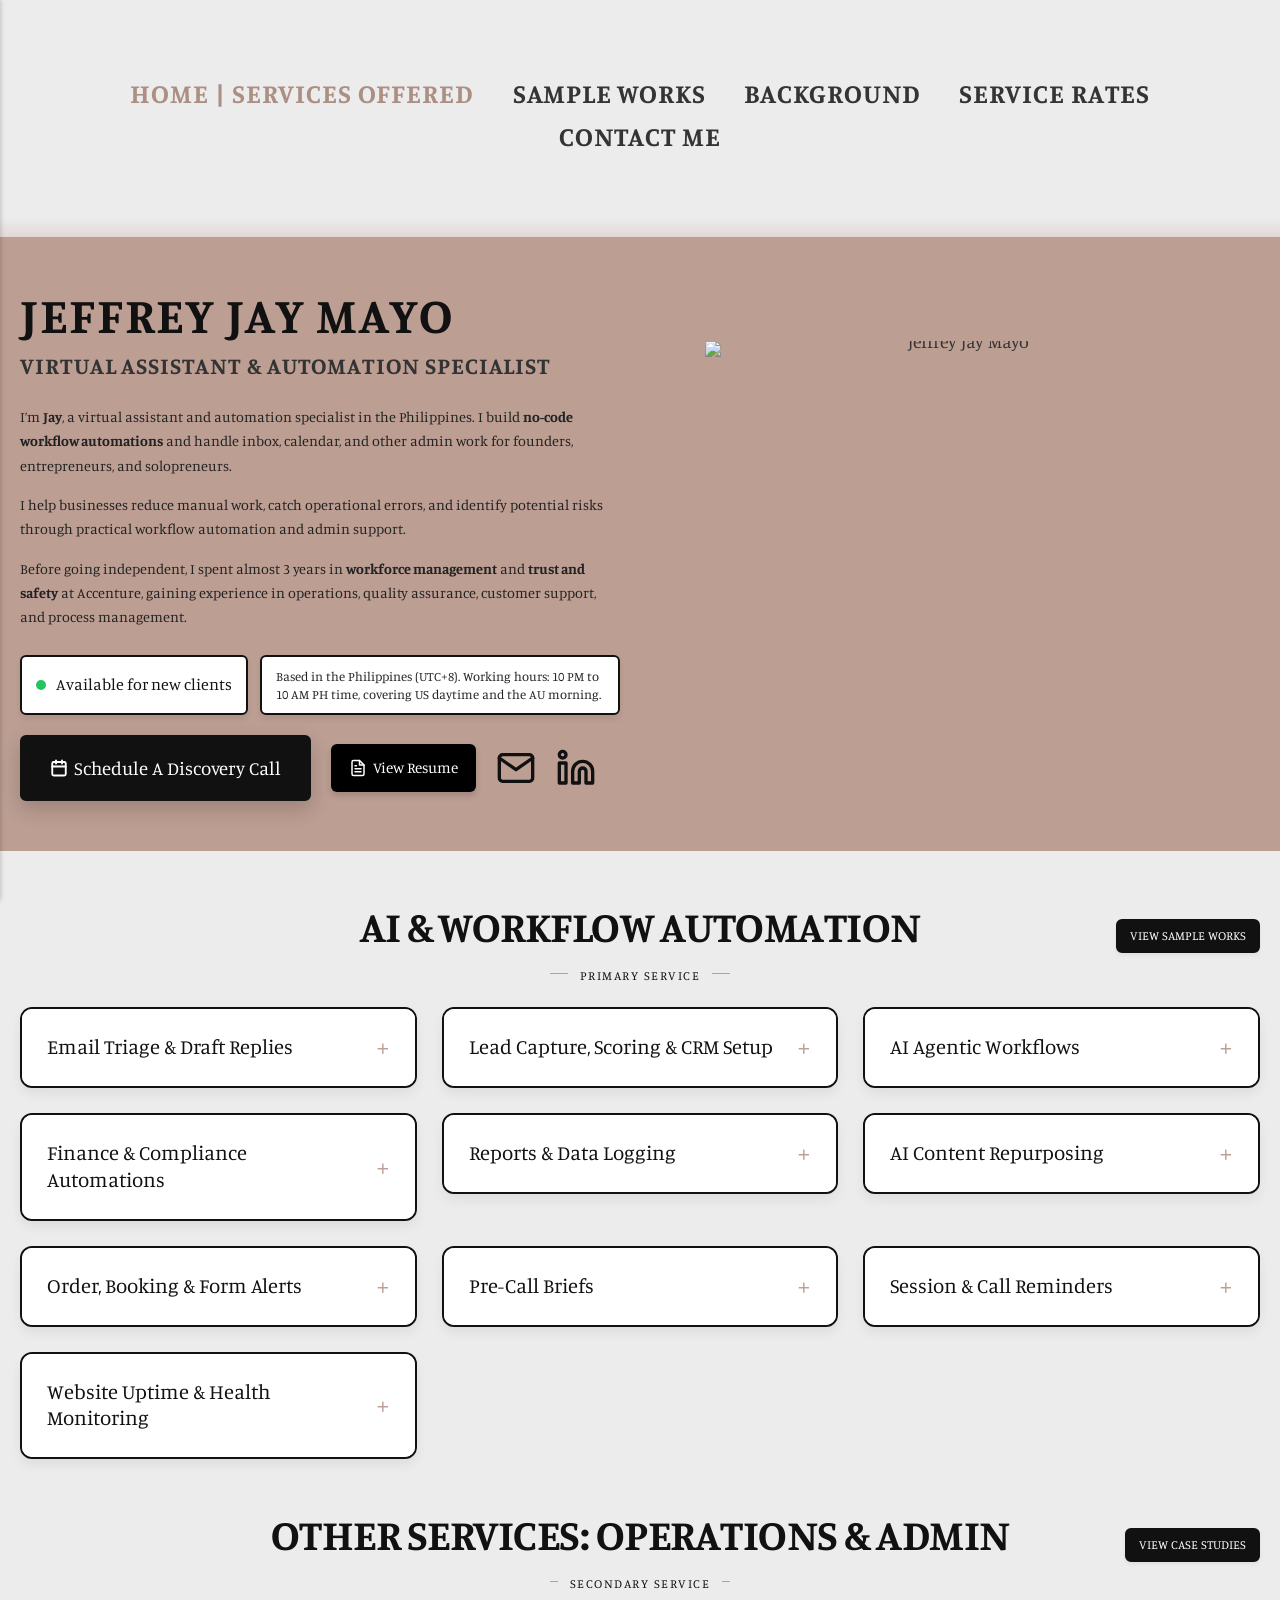
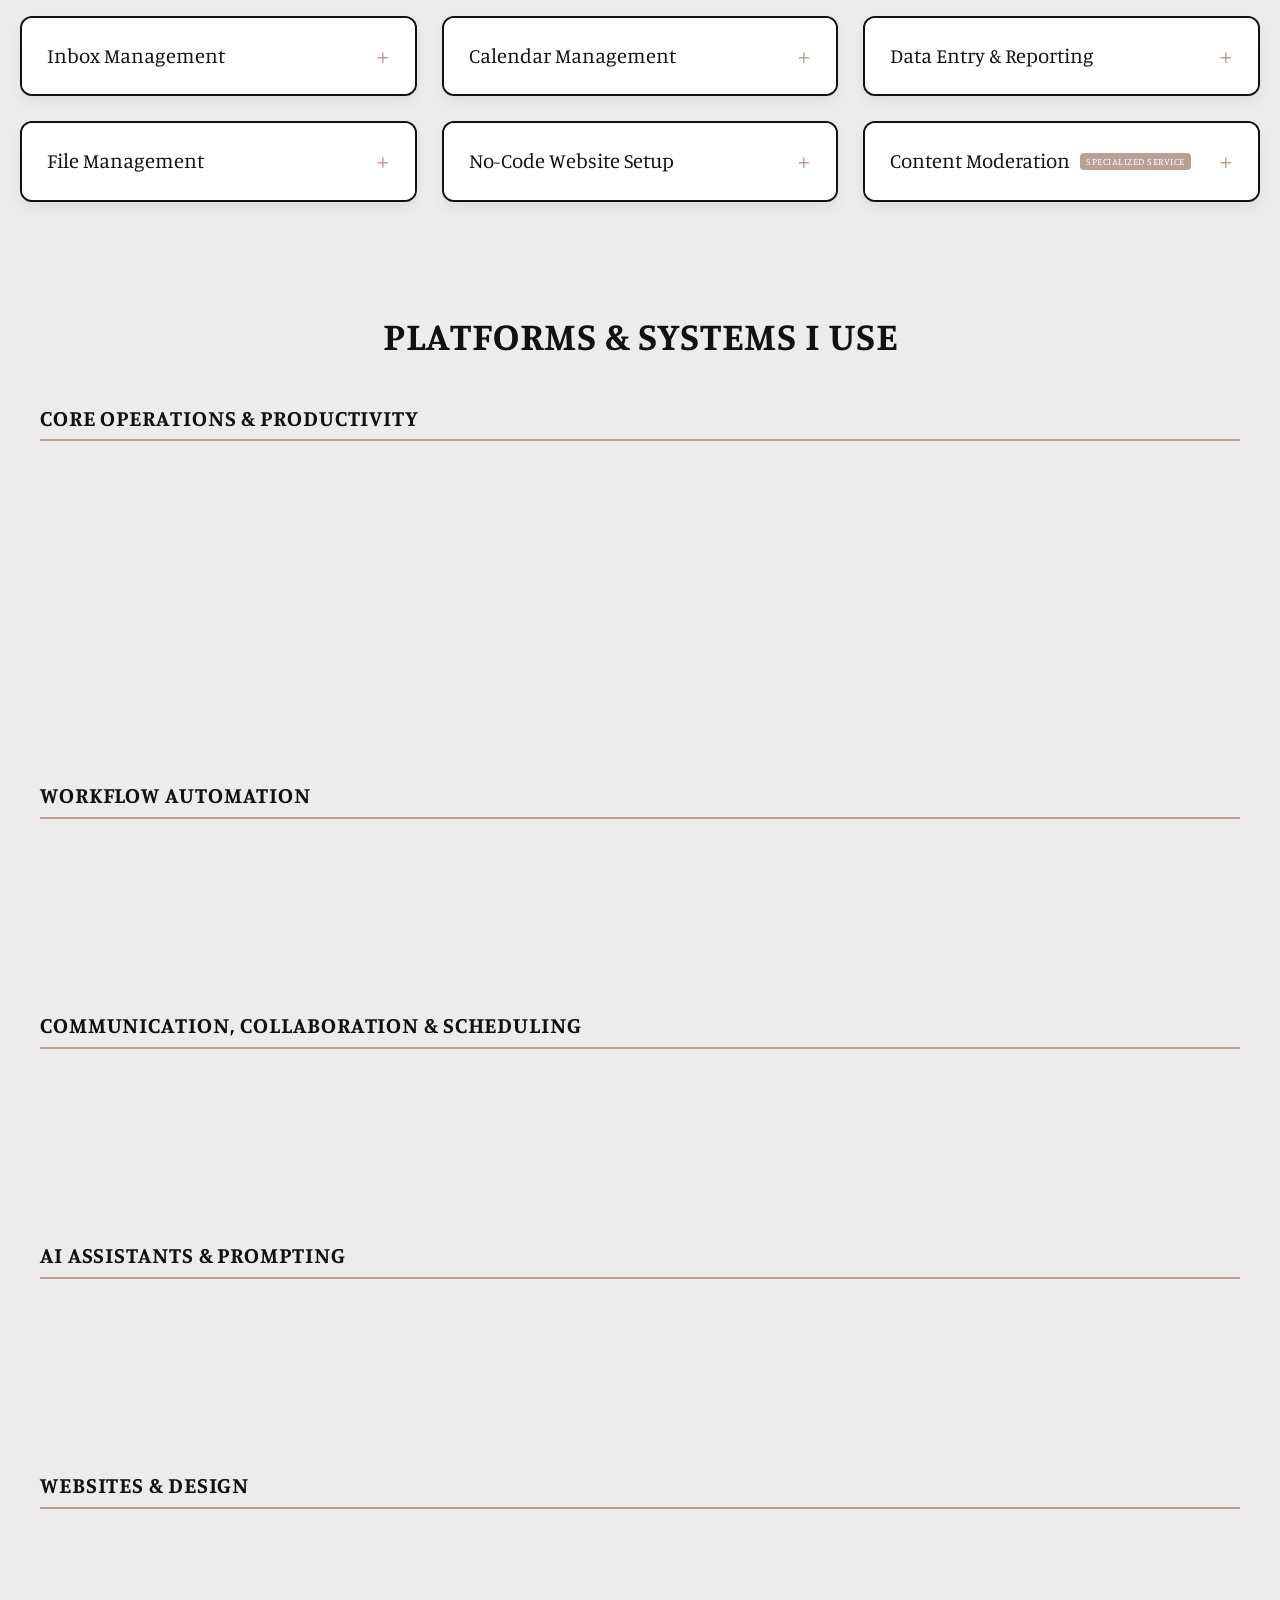
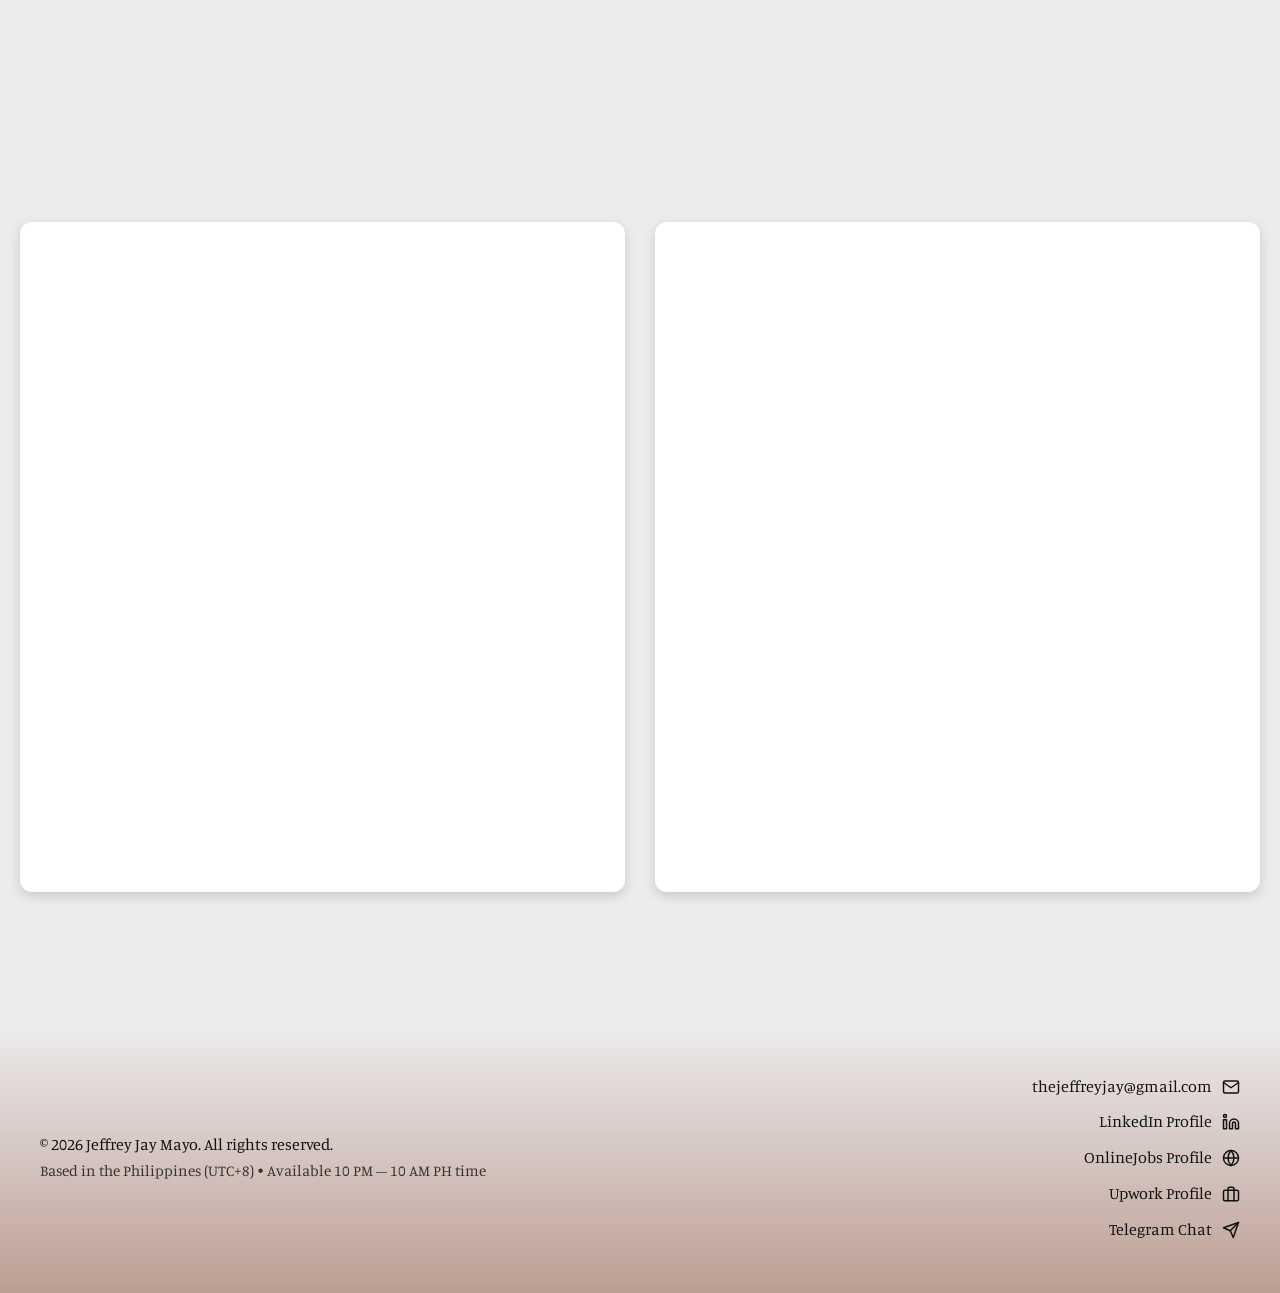
==== commit 00370e31: "Updated from Publii" ====
--- a/index.html
+++ b/index.html
@@ -1,4 +1,4 @@
-<!DOCTYPE html><html lang="en"><head><meta charset="utf-8"><meta http-equiv="X-UA-Compatible" content="IE=edge"><meta name="viewport" content="width=device-width,initial-scale=1"><title>Jeffrey Jay | Virtual Assistant &amp; Automation Specialist</title><meta name="description" content="Virtual assistant &amp; automation specialist in the Philippines. Lead capture &amp; workflow automation with n8n, Make &amp; Zapier; admin &amp; operations support."><meta name="generator" content="Publii Open-Source CMS for Static Site"><meta name="theme-color" content="#BC9E93" media="(prefers-color-scheme: dark)"><meta name="theme-color" content="#BC9E93" media="(prefers-color-scheme: light)"><meta name="msapplication-navbutton-color" content="#BC9E93"><meta name="apple-mobile-web-app-status-bar-style" content="#BC9E93"><link rel="canonical" href="https://thejeffreyjay.github.io/"><link rel="alternate" type="application/atom+xml" href="https://thejeffreyjay.github.io/feed.xml" title="Jeffrey Jay | Virtual Assistant &amp; Automation Specialist - RSS"><link rel="alternate" type="application/json" href="https://thejeffreyjay.github.io/feed.json" title="Jeffrey Jay | Virtual Assistant &amp; Automation Specialist - JSON"><meta property="og:title" content="Jeffrey Jay Mayo | Virtual Assistant &amp; Automation Specialist"><meta property="og:site_name" content="Jeffrey Jay | Virtual Assistant &amp; Automation Specialist"><meta property="og:description" content="Virtual assistant &amp; automation specialist in the Philippines. Lead capture &amp; workflow automation with n8n, Make &amp; Zapier; admin &amp; operations support."><meta property="og:url" content="https://thejeffreyjay.github.io/"><meta property="og:type" content="article"><link rel="shortcut icon" href="https://thejeffreyjay.github.io/media/website/favicon-16x16.ico" type="image/x-icon"><link rel="preload" href="https://thejeffreyjay.github.io/assets/dynamic/fonts/manuale/manuale.woff2" as="font" type="font/woff2" crossorigin><link rel="preload" href="https://thejeffreyjay.github.io/assets/dynamic/fonts/manuale/manuale-italic.woff2" as="font" type="font/woff2" crossorigin><link rel="stylesheet" href="https://thejeffreyjay.github.io/assets/css/style.css?v&#x3D;bd672e40141acc2decbb6f3648d9df10"><script type="application/ld+json">{"@context":"http://schema.org","@type":"Article","mainEntityOfPage":{"@type":"WebPage","@id":"https://thejeffreyjay.github.io/"},"headline":"Jeffrey Jay Mayo | Virtual Assistant & Automation Specialist","datePublished":"2026-11-01T15:28+08:00","dateModified":"2026-11-09T16:22+08:00","description":"Virtual assistant & automation specialist in the Philippines. Lead capture & workflow automation with n8n, Make & Zapier; admin & operations support.","author":{"@type":"Person","name":"Jeffrey Jay","url":"https://thejeffreyjay.github.io/authors/jeffreyjay/"},"publisher":{"@type":"Organization","name":"Jeffrey Jay"}}</script><style></style><noscript><style>img[loading] {
+<!DOCTYPE html><html lang="en"><head><meta charset="utf-8"><meta http-equiv="X-UA-Compatible" content="IE=edge"><meta name="viewport" content="width=device-width,initial-scale=1"><title>Jeffrey Jay | Virtual Assistant &amp; Automation Specialist</title><meta name="description" content="Virtual assistant &amp; automation specialist in the Philippines. Lead capture &amp; workflow automation with n8n, Make &amp; Zapier; admin &amp; operations support."><meta name="generator" content="Publii Open-Source CMS for Static Site"><meta name="theme-color" content="#BC9E93" media="(prefers-color-scheme: dark)"><meta name="theme-color" content="#BC9E93" media="(prefers-color-scheme: light)"><meta name="msapplication-navbutton-color" content="#BC9E93"><meta name="apple-mobile-web-app-status-bar-style" content="#BC9E93"><link rel="canonical" href="https://thejeffreyjay.github.io/"><link rel="alternate" type="application/atom+xml" href="https://thejeffreyjay.github.io/feed.xml" title="Jeffrey Jay | Virtual Assistant &amp; Automation Specialist - RSS"><link rel="alternate" type="application/json" href="https://thejeffreyjay.github.io/feed.json" title="Jeffrey Jay | Virtual Assistant &amp; Automation Specialist - JSON"><meta property="og:title" content="Jeffrey Jay Mayo | Virtual Assistant &amp; Automation Specialist"><meta property="og:site_name" content="Jeffrey Jay | Virtual Assistant &amp; Automation Specialist"><meta property="og:description" content="Virtual assistant &amp; automation specialist in the Philippines. Lead capture &amp; workflow automation with n8n, Make &amp; Zapier; admin &amp; operations support."><meta property="og:url" content="https://thejeffreyjay.github.io/"><meta property="og:type" content="article"><link rel="shortcut icon" href="https://thejeffreyjay.github.io/media/website/favicon-16x16.ico" type="image/x-icon"><link rel="preload" href="https://thejeffreyjay.github.io/assets/dynamic/fonts/manuale/manuale.woff2" as="font" type="font/woff2" crossorigin><link rel="preload" href="https://thejeffreyjay.github.io/assets/dynamic/fonts/manuale/manuale-italic.woff2" as="font" type="font/woff2" crossorigin><link rel="stylesheet" href="https://thejeffreyjay.github.io/assets/css/style.css?v&#x3D;bd672e40141acc2decbb6f3648d9df10"><script type="application/ld+json">{"@context":"http://schema.org","@type":"Article","mainEntityOfPage":{"@type":"WebPage","@id":"https://thejeffreyjay.github.io/"},"headline":"Jeffrey Jay Mayo | Virtual Assistant & Automation Specialist","datePublished":"2026-11-01T15:28+08:00","dateModified":"2026-11-17T14:12+08:00","description":"Virtual assistant & automation specialist in the Philippines. Lead capture & workflow automation with n8n, Make & Zapier; admin & operations support.","author":{"@type":"Person","name":"Jeffrey Jay","url":"https://thejeffreyjay.github.io/authors/jeffreyjay/"},"publisher":{"@type":"Organization","name":"Jeffrey Jay"}}</script><style></style><noscript><style>img[loading] {
                     opacity: 1;
                 }</style></noscript><link rel="apple-touch-icon" sizes="180x180" href="https://raw.githubusercontent.com/thejeffreyjay/thejeffreyjay.github.io/main/apple-touch-icon.png"><link rel="icon" type="image/png" sizes="32x32" href="https://raw.githubusercontent.com/thejeffreyjay/thejeffreyjay.github.io/main/favicon-32x32.png"><link rel="icon" type="image/png" sizes="16x16" href="https://raw.githubusercontent.com/thejeffreyjay/thejeffreyjay.github.io/main/favicon-16x16.png"><link rel="shortcut icon" href="https://raw.githubusercontent.com/thejeffreyjay/thejeffreyjay.github.io/main/favicon.ico"><link rel="manifest" href="https://raw.githubusercontent.com/thejeffreyjay/thejeffreyjay.github.io/main/site.webmanifest"><meta name="google-site-verification" content="BoOBuGZK_CP8gIBk7Ib1iD3Lcf3uuALAJfimwMYpoMs"><meta property="og:title" content="Jeffrey Jay | Virtual Assistant & Automation Specialist"><meta property="og:description" content="No-code workflow automations, AI agents, and administrative operations."><meta property="og:image" content="https://thejeffreyjay.github.io/jaybanner.png"></head><body class="page-template"><div id="jayFloatingNav" class="jay-fab-wrapper"><nav class="jay-fab-menu" id="jayFabMenu" aria-label="Quick navigation" aria-hidden="true" inert></nav><button class="jay-fab-toggle" id="jayFabToggle" type="button" aria-label="Open quick navigation" aria-expanded="false" aria-controls="jayFabMenu"><span class="jay-fab-icon" aria-hidden="true"><span></span> <span></span> <span></span></span></button></div><style>.jay-fab-wrapper {
   --jay-fab-size: 56px;
@@ -337,11 +337,12 @@
       justify-content: center;
     }
     
-    .desktop-img { 
-      display: block !important; 
-    }
-    .mobile-img { 
-      display: none !important; 
+    .hero-picture {
+      flex: 1;
+      min-width: 0;
+      display: flex;
+      align-items: flex-end;
+      justify-content: center;
     }
 
     .hero-image {
@@ -365,17 +366,53 @@
       background-color: #000000;
       color: #ffffff;
       border: 2px solid transparent;
-      padding: 14px 22px;
-      font-size: 1rem;
-      font-weight: 700;
+      padding: 10px 16px;
+      font-size: 0.85rem;
+      font-weight: 600;
       text-decoration: none;
       border-radius: 6px;
       display: inline-flex;
       align-items: center;
-      gap: 8px;
+      gap: 6px;
       white-space: nowrap;
       box-shadow: 0 4px 6px rgba(0,0,0,0.15);
       transition: background-color 0.3s ease, color 0.3s ease, border-color 0.3s ease, transform 0.25s ease, box-shadow 0.25s ease;
+    }
+
+    .hero-btn.main-cta {
+      padding: 16px 28px;
+      font-size: 1.05rem;
+      font-weight: 800;
+      background-color: #111111;
+      color: #ffffff;
+      border: 2px solid #111111;
+      box-shadow: 0 8px 20px rgba(0,0,0,0.18);
+    }
+
+    @keyframes steelGleam {
+      0% {
+        transform: translateX(-150%) skewX(-25deg);
+      }
+      25% {
+        transform: translateX(250%) skewX(-25deg);
+      }
+      100% {
+        transform: translateX(250%) skewX(-25deg);
+      }
+    }
+
+    .hero-btn.main-cta::after {
+      content: '';
+      position: absolute;
+      top: 0;
+      left: 0;
+      width: 40%;
+      height: 100%;
+      background: linear-gradient(90deg, transparent, rgba(255, 255, 255, 0.25), transparent);
+      transform: translateX(-150%) skewX(-25deg);
+      pointer-events: none;
+      z-index: 3;
+      animation: steelGleam 4s infinite cubic-bezier(0.4, 0, 0.2, 1);
     }
 
     .hero-btn::before {
@@ -398,7 +435,14 @@
       color: #111111 !important;
       border-color: #111111 !important;
       transform: translateY(-4px);
-      box-shadow: 0 8px 15px rgba(0,0,0,0.25);
+      box-shadow: 0 8px 20px rgba(0,0,0,0.25);
+    }
+
+    .hero-btn.main-cta:hover {
+      background-color: #ffffff !important;
+      color: #111111 !important;
+      border-color: #111111 !important;
+      box-shadow: 0 10px 25px rgba(0,0,0,0.25);
     }
 
     .hero-btn span, .hero-btn svg {
@@ -455,7 +499,7 @@
       background-color: #ffffff;
       color: #111111;
       border: 2px solid #111111;
-      padding: 10px 18px;
+      padding: 8px 14px;
       border-radius: 6px;
       display: inline-flex;
       align-items: center;
@@ -489,13 +533,28 @@
       z-index: 2;
     }
 
+    @keyframes pulse-dot {
+      0% {
+        transform: scale(0.95);
+        box-shadow: 0 0 0 0 rgba(34, 197, 94, 0.7);
+      }
+      70% {
+        transform: scale(1);
+        box-shadow: 0 0 0 8px rgba(34, 197, 94, 0);
+      }
+      100% {
+        transform: scale(0.95);
+        box-shadow: 0 0 0 0 rgba(34, 197, 94, 0);
+      }
+    }
+
     .status-dot {
       width: 10px;
       height: 10px;
       background-color: #22c55e;
       border-radius: 50%;
       display: inline-block;
-      box-shadow: 0 0 8px #22c55e;
+      animation: pulse-dot 1.8s infinite cubic-bezier(0.4, 0, 0.6, 1);
     }
 
     .desktop-badges-container {
@@ -515,13 +574,6 @@
         text-align: left !important;
         gap: 25px !important;
       }
-      .desktop-img { 
-        display: none !important; 
-      }
-      .mobile-img { 
-        display: block !important; 
-      }
-
       .desktop-badges-container {
         display: none !important;
       }
@@ -606,7 +658,7 @@
       .hero-image {
         max-width: 75% !important;
       }
-    }</style><div style="max-width: 1400px; margin: 0 auto;" class="hero-container"><div class="hero-text" style="flex: 1; min-width: 320px; max-width: 650px; padding-bottom: 50px;"><div class="hero-text-wrapper"><div><h1 style="font-size: 2.8rem; font-weight: 800; line-height: 1.1; color: #111111; margin: 0 0 10px 0; text-align: left;">Jeffrey Jay Mayo</h1><h3 style="font-size: 1.3rem; font-weight: 700; color: #333333; margin: 0 0 25px 0; text-align: left;">Virtual Assistant &amp; Automation Specialist</h3><p style="font-size: 0.8rem; line-height: 1.7; color: #222222; margin: 0 0 15px 0; text-align: left;">I’m <strong>Jay</strong>, a virtual assistant and automation specialist in the Philippines. I build <strong>no-code workflow automations</strong> and handle inbox, calendar, and other admin work for founders, entrepreneurs, and solopreneurs.</p><p style="font-size: 0.8rem; line-height: 1.7; color: #222222; margin: 0 0 15px 0; text-align: left;">I help businesses reduce manual work, catch operational errors, and identify potential risks through practical workflow automation and admin support.</p><p style="font-size: 0.8rem; line-height: 1.7; color: #222222; margin: 0 0 25px 0; text-align: left;">Before going independent, I spent almost 3 years in <strong>workforce management</strong> and <strong>trust and safety</strong> at Accenture, gaining experience in operations, quality assurance, customer support, and process management.</p></div><div><div class="desktop-badges-container" style="display: flex; gap: 12px; align-items: stretch; margin-bottom: 20px; flex-wrap: wrap;"><div class="hero-status-badge" style="flex-shrink: 0; font-size: 0.9rem; font-weight: 700;"><span class="status-dot"></span> <span>Available for new clients</span></div><div class="hero-status-badge" style="flex: 1; min-width: 240px; font-size: 0.72rem; font-weight: 600; color: #222222; line-height: 1.4; text-align: left; padding: 10px 14px;">Based in the Philippines (UTC+8). Working hours: 10 PM to 10 AM PH time, covering US daytime and the AU morning.</div></div><div class="hero-cta-group"><div class="mobile-top-cta-row" style="display: contents;"><a href="https://cal.com/jeffreyjay/30min" target="_blank" rel="noopener noreferrer" class="hero-btn"><svg width="18" height="18" viewBox="0 0 24 24" fill="none" stroke="currentColor" stroke-width="2" stroke-linecap="round" stroke-linejoin="round"><rect x="3" y="4" width="18" height="18" rx="2" ry="2"></rect><line x1="16" y1="2" x2="16" y2="6"></line><line x1="8" y1="2" x2="8" y2="6"></line><line x1="3" y1="10" x2="21" y2="10"></line></svg> <span>Schedule A Discovery Call</span></a><div class="mobile-status-badge"><span class="status-dot"></span> <span>Available for new clients</span></div></div><a href="https://thejeffreyjay.github.io/resume/" target="_blank" rel="noopener noreferrer" class="hero-btn"><svg width="18" height="18" viewBox="0 0 24 24" fill="none" stroke="currentColor" stroke-width="2" stroke-linecap="round" stroke-linejoin="round"><path d="M14 2H6a2 2 0 0 0-2 2v16a2 2 0 0 0 2 2h12a2 2 0 0 0 2-2V8z"></path><polyline points="14 2 14 8 20 8"></polyline><line x1="16" y1="13" x2="8" y2="13"></line><line x1="16" y1="17" x2="8" y2="17"></line><polyline points="10 9 9 9 8 9"></polyline></svg> <span>View Resume</span> </a><a href="mailto:thejeffreyjay@gmail.com" class="hero-icon-btn" data-tooltip="Email me"><svg width="40" height="40" viewBox="0 0 24 24" fill="none" stroke="currentColor" stroke-width="2" stroke-linecap="round" stroke-linejoin="round"><path d="M4 4h16c1.1 0 2 .9 2 2v12c0 1.1-.9 2-2 2H4c-1.1 0-2-.9-2-2V6c0-1.1.9-2 2-2z"></path><polyline points="22,6 12,13 2,6"></polyline></svg> </a><a href="https://www.linkedin.com/in/thejeffreyjay/" target="_blank" rel="noopener noreferrer" class="hero-icon-btn" data-tooltip="View LinkedIn"><svg width="40" height="40" viewBox="0 0 24 24" fill="none" stroke="currentColor" stroke-width="2" stroke-linecap="round" stroke-linejoin="round"><path d="M16 8a6 6 0 0 1 6 6v7h-4v-7a2 2 0 0 0-2-2 2 2 0 0 0-2 2v7h-4v-7a6 6 0 0 1 6-6z"></path><rect x="2" y="9" width="4" height="12"></rect><circle cx="4" cy="4" r="2"></circle></svg></a></div><div class="mobile-location-box"><div class="hero-status-badge" style="width: 100%; box-sizing: border-box; font-size: 0.72rem; font-weight: 600; color: #222222; line-height: 1.4; text-align: left; padding: 10px 14px;">Based in the Philippines (UTC+8). Working hours: 10 PM to 10 AM PH time, covering US daytime and the AU morning.</div></div></div></div></div><div class="hero-image-wrapper"><img decoding="async" src="https://raw.githubusercontent.com/thejeffreyjay/thejeffreyjay.github.io/main/jay.avif" alt="Jeffrey Jay Mayo" width="800" height="800" loading="eager" fetchpriority="high" class="hero-image desktop-img" data-is-external-image="true"> <img decoding="async" src="https://raw.githubusercontent.com/thejeffreyjay/thejeffreyjay.github.io/main/jeffreyjay.avif" alt="Jeffrey Jay Mayo" width="600" height="600" loading="eager" fetchpriority="low" class="hero-image mobile-img" data-is-external-image="true"></div></div></div></div><script>const heroElements = document.querySelectorAll('.hero-btn, .hero-status-badge, .mobile-status-badge');
+    }</style><div style="max-width: 1400px; margin: 0 auto;" class="hero-container"><div class="hero-text" style="flex: 1; min-width: 320px; max-width: 650px; padding-bottom: 50px;"><div class="hero-text-wrapper"><div><h1 style="font-size: 2.8rem; font-weight: 800; line-height: 1.1; color: #111111; margin: 0 0 10px 0; text-align: left;">Jeffrey Jay Mayo</h1><h3 style="font-size: 1.3rem; font-weight: 700; color: #333333; margin: 0 0 25px 0; text-align: left;">Virtual Assistant &amp; Automation Specialist</h3><p style="font-size: 0.8rem; line-height: 1.7; color: #222222; margin: 0 0 15px 0; text-align: left;">I’m <strong>Jay</strong>, a virtual assistant and automation specialist in the Philippines. I build <strong>no-code workflow automations</strong> and handle inbox, calendar, and other admin work for founders, entrepreneurs, and solopreneurs.</p><p style="font-size: 0.8rem; line-height: 1.7; color: #222222; margin: 0 0 15px 0; text-align: left;">I help businesses reduce manual work, catch operational errors, and identify potential risks through practical workflow automation and admin support.</p><p style="font-size: 0.8rem; line-height: 1.7; color: #222222; margin: 0 0 25px 0; text-align: left;">Before going independent, I spent almost 3 years in <strong>workforce management</strong> and <strong>trust and safety</strong> at Accenture, gaining experience in operations, quality assurance, customer support, and process management.</p></div><div><div class="desktop-badges-container" style="display: flex; gap: 12px; align-items: stretch; margin-bottom: 20px; flex-wrap: wrap;"><div class="hero-status-badge" style="flex-shrink: 0; font-size: 0.9rem; font-weight: 700;"><span class="status-dot"></span> <span>Available for new clients</span></div><div class="hero-status-badge" style="flex: 1; min-width: 240px; font-size: 0.72rem; font-weight: 600; color: #222222; line-height: 1.4; text-align: left; padding: 10px 14px;">Based in the Philippines (UTC+8). Working hours: 10 PM to 10 AM PH time, covering US daytime and the AU morning.</div></div><div class="hero-cta-group"><div class="mobile-top-cta-row" style="display: contents;"><a href="https://cal.com/jeffreyjay/30min" target="_blank" rel="noopener noreferrer" class="hero-btn main-cta"><svg width="18" height="18" viewBox="0 0 24 24" fill="none" stroke="currentColor" stroke-width="2.5" stroke-linecap="round" stroke-linejoin="round"><rect x="3" y="4" width="18" height="18" rx="2" ry="2"></rect><line x1="16" y1="2" x2="16" y2="6"></line><line x1="8" y1="2" x2="8" y2="6"></line><line x1="3" y1="10" x2="21" y2="10"></line></svg> <span>Schedule A Discovery Call</span></a><div class="mobile-status-badge"><span class="status-dot"></span> <span>Available for new clients</span></div></div><a href="https://thejeffreyjay.github.io/resume/" target="_blank" rel="noopener noreferrer" class="hero-btn"><svg width="18" height="18" viewBox="0 0 24 24" fill="none" stroke="currentColor" stroke-width="2" stroke-linecap="round" stroke-linejoin="round"><path d="M14 2H6a2 2 0 0 0-2 2v16a2 2 0 0 0 2 2h12a2 2 0 0 0 2-2V8z"></path><polyline points="14 2 14 8 20 8"></polyline><line x1="16" y1="13" x2="8" y2="13"></line><line x1="16" y1="17" x2="8" y2="17"></line><polyline points="10 9 9 9 8 9"></polyline></svg> <span>View Resume</span> </a><a href="mailto:thejeffreyjay@gmail.com" class="hero-icon-btn" data-tooltip="Email me"><svg width="40" height="40" viewBox="0 0 24 24" fill="none" stroke="currentColor" stroke-width="2" stroke-linecap="round" stroke-linejoin="round"><path d="M4 4h16c1.1 0 2 .9 2 2v12c0 1.1-.9 2-2 2H4c-1.1 0-2-.9-2-2V6c0-1.1.9-2 2-2z"></path><polyline points="22,6 12,13 2,6"></polyline></svg> </a><a href="https://www.linkedin.com/in/thejeffreyjay/" target="_blank" rel="noopener noreferrer" class="hero-icon-btn" data-tooltip="View LinkedIn"><svg width="40" height="40" viewBox="0 0 24 24" fill="none" stroke="currentColor" stroke-width="2" stroke-linecap="round" stroke-linejoin="round"><path d="M16 8a6 6 0 0 1 6 6v7h-4v-7a2 2 0 0 0-2-2 2 2 0 0 0-2 2v7h-4v-7a6 6 0 0 1 6-6z"></path><rect x="2" y="9" width="4" height="12"></rect><circle cx="4" cy="4" r="2"></circle></svg></a></div><div class="mobile-location-box"><div class="hero-status-badge" style="width: 100%; box-sizing: border-box; font-size: 0.72rem; font-weight: 600; color: #222222; line-height: 1.4; text-align: left; padding: 10px 14px;">Based in the Philippines (UTC+8). Working hours: 10 PM to 10 AM PH time, covering US daytime and the AU morning.</div></div></div></div></div><div class="hero-image-wrapper"><picture class="hero-picture"><source media="(max-width: 768px)" srcset="https://raw.githubusercontent.com/thejeffreyjay/thejeffreyjay.github.io/main/jeffreyjay.avif" type="image/avif"><img decoding="async" loading="lazy" src="https://raw.githubusercontent.com/thejeffreyjay/thejeffreyjay.github.io/main/jay.avif" alt="Jeffrey Jay Mayo" width="800" height="800" loading="eager" fetchpriority="high" class="hero-image" data-is-external-image="true"></picture></div></div></div></div><script>const heroElements = document.querySelectorAll('.hero-btn, .hero-status-badge, .mobile-status-badge');
   heroElements.forEach(el => {
     let ticking = false;
     el.addEventListener('mousemove', (e) => {
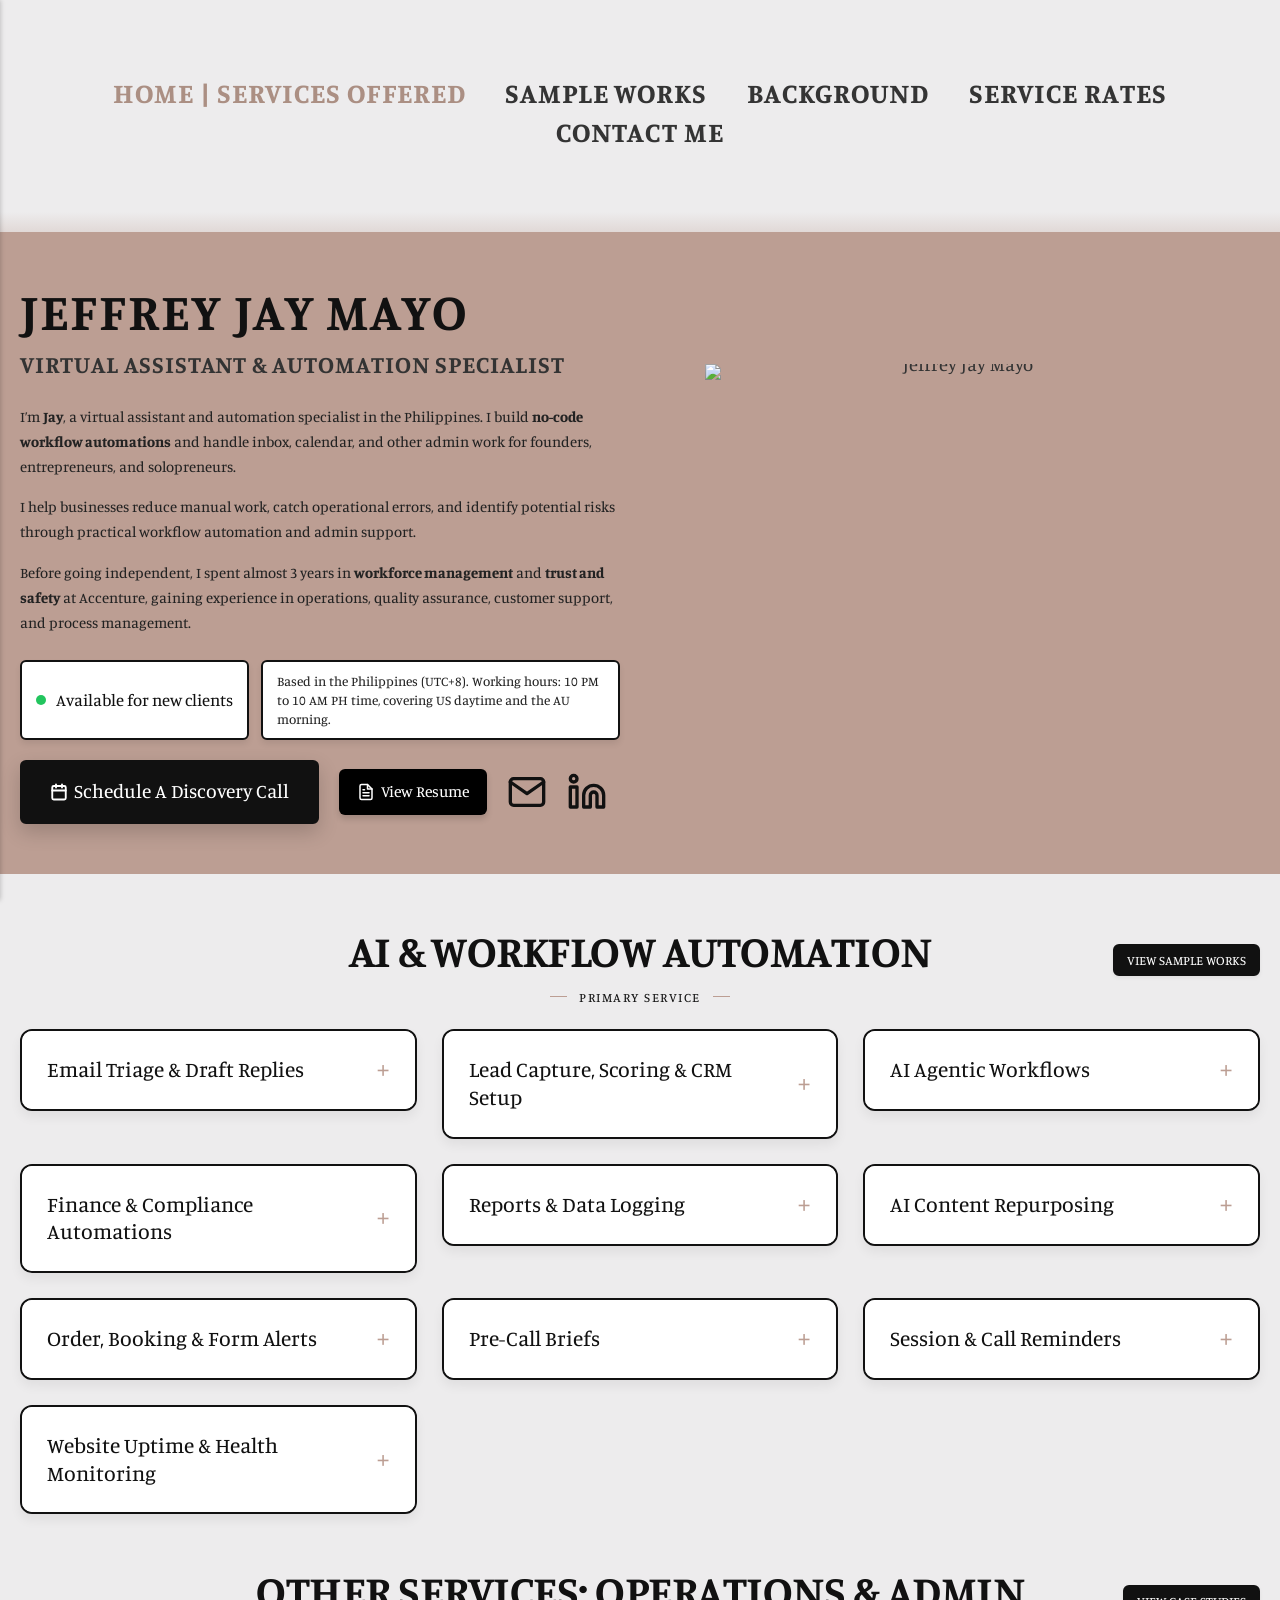
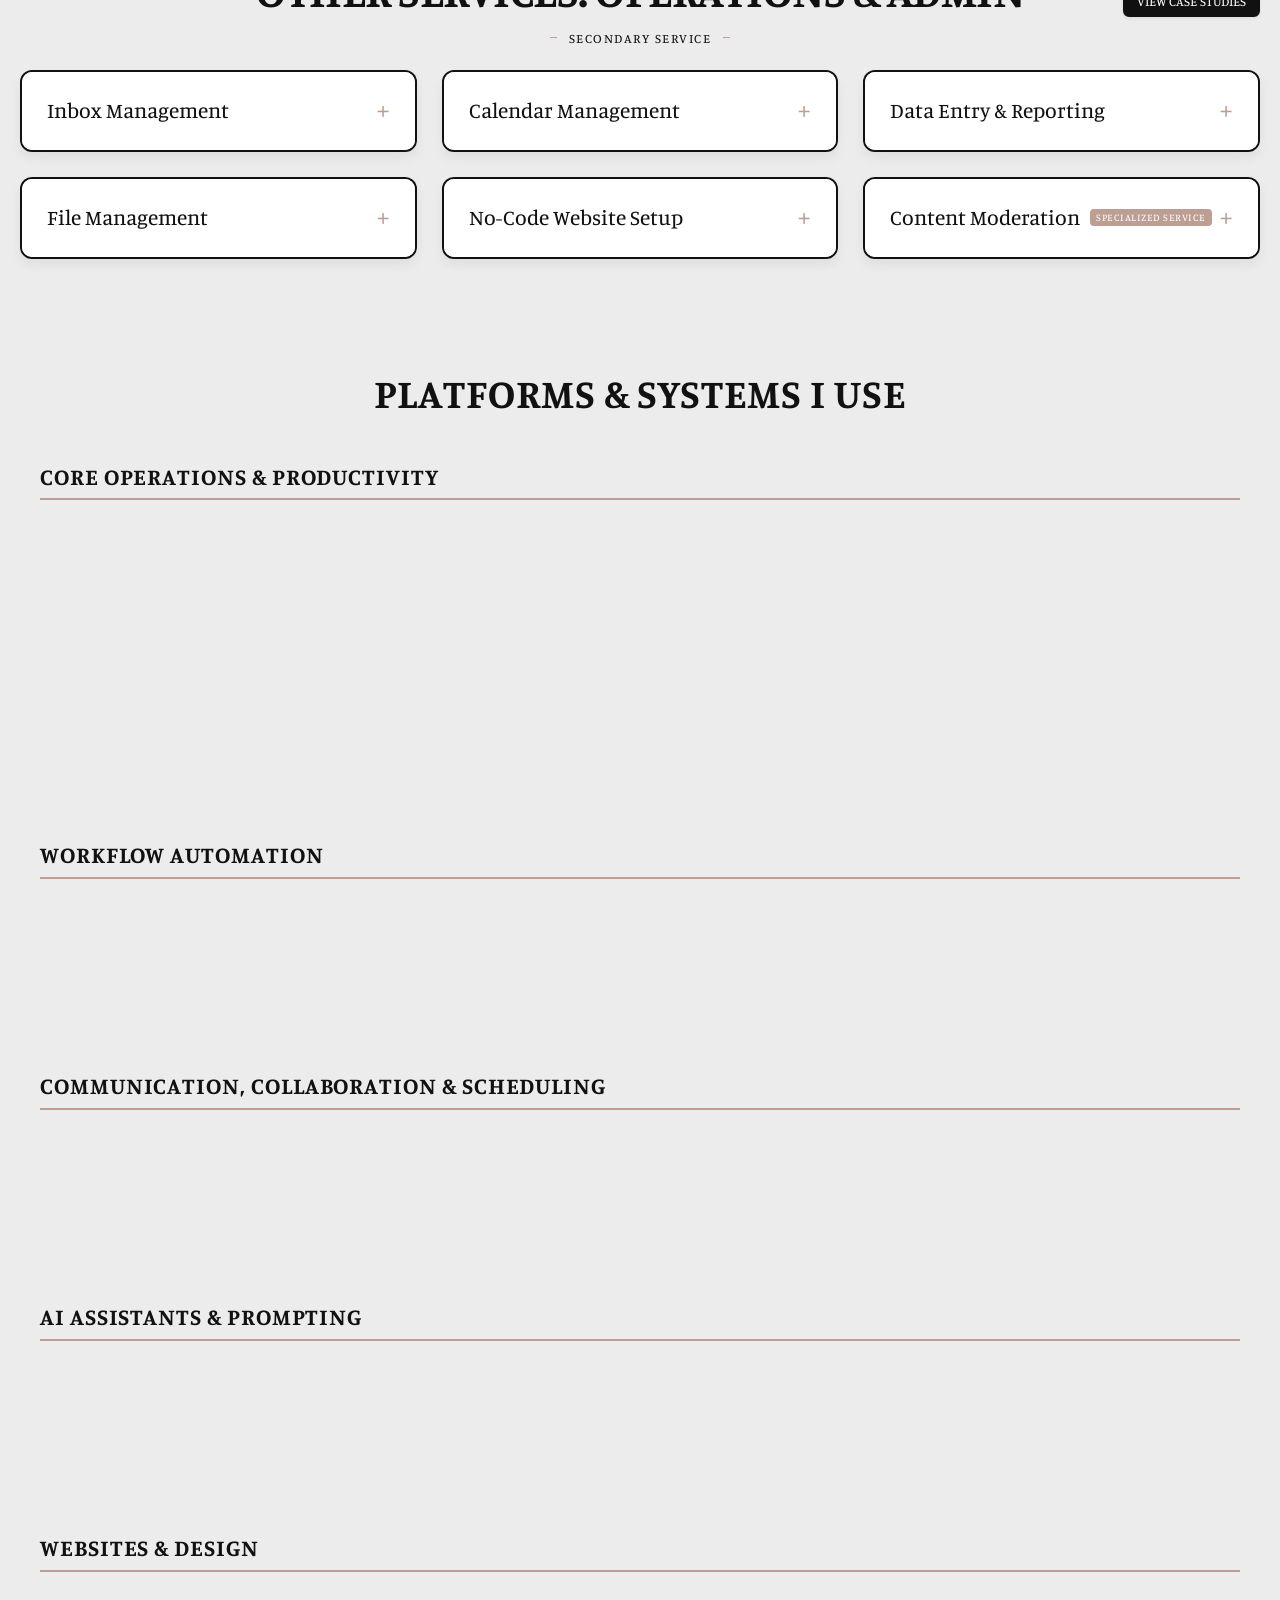
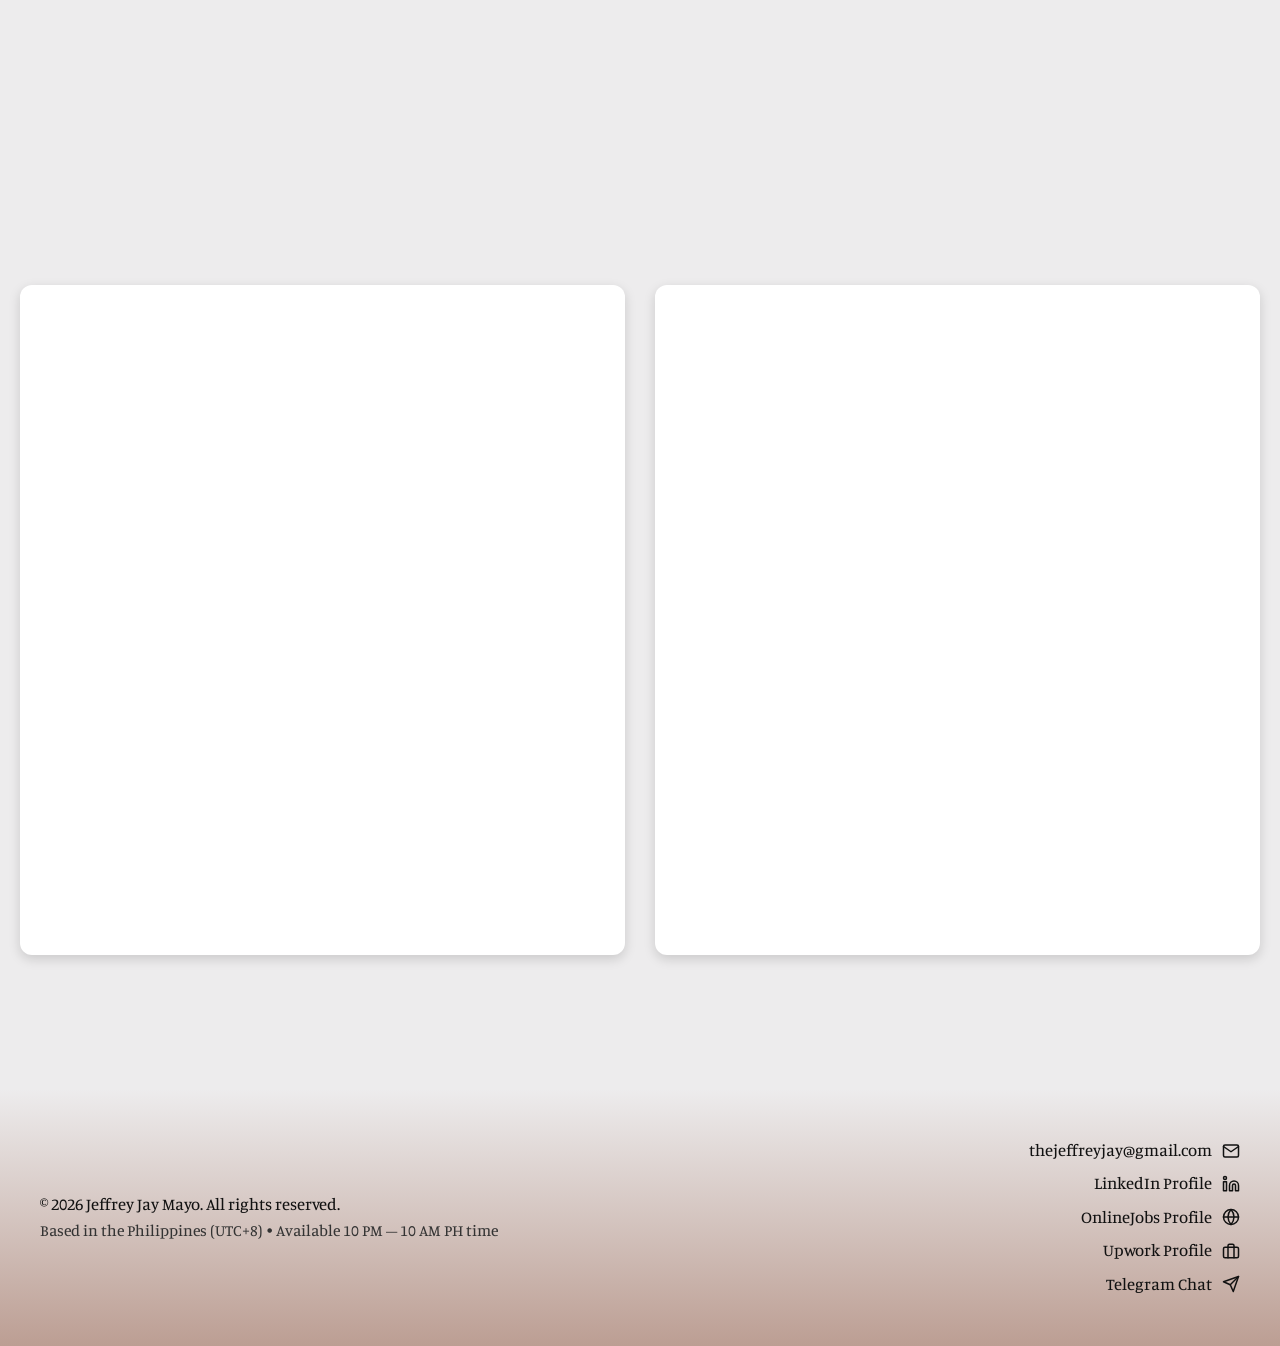
==== commit 99ba3ffd: "Updated from Publii" ====
--- a/index.html
+++ b/index.html
@@ -1,4 +1,4 @@
-<!DOCTYPE html><html lang="en"><head><meta charset="utf-8"><meta http-equiv="X-UA-Compatible" content="IE=edge"><meta name="viewport" content="width=device-width,initial-scale=1"><title>Jeffrey Jay | Virtual Assistant &amp; Automation Specialist</title><meta name="description" content="Virtual assistant &amp; automation specialist in the Philippines. Lead capture &amp; workflow automation with n8n, Make &amp; Zapier; admin &amp; operations support."><meta name="generator" content="Publii Open-Source CMS for Static Site"><meta name="theme-color" content="#BC9E93" media="(prefers-color-scheme: dark)"><meta name="theme-color" content="#BC9E93" media="(prefers-color-scheme: light)"><meta name="msapplication-navbutton-color" content="#BC9E93"><meta name="apple-mobile-web-app-status-bar-style" content="#BC9E93"><link rel="canonical" href="https://thejeffreyjay.github.io/"><link rel="alternate" type="application/atom+xml" href="https://thejeffreyjay.github.io/feed.xml" title="Jeffrey Jay | Virtual Assistant &amp; Automation Specialist - RSS"><link rel="alternate" type="application/json" href="https://thejeffreyjay.github.io/feed.json" title="Jeffrey Jay | Virtual Assistant &amp; Automation Specialist - JSON"><meta property="og:title" content="Jeffrey Jay Mayo | Virtual Assistant &amp; Automation Specialist"><meta property="og:site_name" content="Jeffrey Jay | Virtual Assistant &amp; Automation Specialist"><meta property="og:description" content="Virtual assistant &amp; automation specialist in the Philippines. Lead capture &amp; workflow automation with n8n, Make &amp; Zapier; admin &amp; operations support."><meta property="og:url" content="https://thejeffreyjay.github.io/"><meta property="og:type" content="article"><link rel="shortcut icon" href="https://thejeffreyjay.github.io/media/website/favicon-16x16.ico" type="image/x-icon"><link rel="preload" href="https://thejeffreyjay.github.io/assets/dynamic/fonts/manuale/manuale.woff2" as="font" type="font/woff2" crossorigin><link rel="preload" href="https://thejeffreyjay.github.io/assets/dynamic/fonts/manuale/manuale-italic.woff2" as="font" type="font/woff2" crossorigin><link rel="stylesheet" href="https://thejeffreyjay.github.io/assets/css/style.css?v&#x3D;bd672e40141acc2decbb6f3648d9df10"><script type="application/ld+json">{"@context":"http://schema.org","@type":"Article","mainEntityOfPage":{"@type":"WebPage","@id":"https://thejeffreyjay.github.io/"},"headline":"Jeffrey Jay Mayo | Virtual Assistant & Automation Specialist","datePublished":"2026-11-01T15:28+08:00","dateModified":"2026-11-17T14:12+08:00","description":"Virtual assistant & automation specialist in the Philippines. Lead capture & workflow automation with n8n, Make & Zapier; admin & operations support.","author":{"@type":"Person","name":"Jeffrey Jay","url":"https://thejeffreyjay.github.io/authors/jeffreyjay/"},"publisher":{"@type":"Organization","name":"Jeffrey Jay"}}</script><style></style><noscript><style>img[loading] {
+<!DOCTYPE html><html lang="en"><head><meta charset="utf-8"><meta http-equiv="X-UA-Compatible" content="IE=edge"><meta name="viewport" content="width=device-width,initial-scale=1"><title>Jeffrey Jay | Virtual Assistant &amp; Automation Specialist</title><meta name="description" content="Virtual assistant &amp; automation specialist in the Philippines. Lead capture &amp; workflow automation with n8n, Make &amp; Zapier; admin &amp; operations support."><meta name="generator" content="Publii Open-Source CMS for Static Site"><meta name="theme-color" content="#BC9E93" media="(prefers-color-scheme: dark)"><meta name="theme-color" content="#BC9E93" media="(prefers-color-scheme: light)"><meta name="msapplication-navbutton-color" content="#BC9E93"><meta name="apple-mobile-web-app-status-bar-style" content="#BC9E93"><link rel="canonical" href="https://thejeffreyjay.github.io/"><link rel="alternate" type="application/atom+xml" href="https://thejeffreyjay.github.io/feed.xml" title="Jeffrey Jay | Virtual Assistant &amp; Automation Specialist - RSS"><link rel="alternate" type="application/json" href="https://thejeffreyjay.github.io/feed.json" title="Jeffrey Jay | Virtual Assistant &amp; Automation Specialist - JSON"><meta property="og:title" content="Jeffrey Jay Mayo | Virtual Assistant &amp; Automation Specialist"><meta property="og:site_name" content="Jeffrey Jay | Virtual Assistant &amp; Automation Specialist"><meta property="og:description" content="Virtual assistant &amp; automation specialist in the Philippines. Lead capture &amp; workflow automation with n8n, Make &amp; Zapier; admin &amp; operations support."><meta property="og:url" content="https://thejeffreyjay.github.io/"><meta property="og:type" content="article"><link rel="shortcut icon" href="https://thejeffreyjay.github.io/media/website/favicon-16x16.ico" type="image/x-icon"><link rel="preload" href="https://thejeffreyjay.github.io/assets/dynamic/fonts/manuale/manuale.woff2" as="font" type="font/woff2" crossorigin><link rel="preload" href="https://thejeffreyjay.github.io/assets/dynamic/fonts/manuale/manuale-italic.woff2" as="font" type="font/woff2" crossorigin><link rel="stylesheet" href="https://thejeffreyjay.github.io/assets/css/style.css?v&#x3D;ec07b914c4aab4a694b87cedf1bc160a"><script type="application/ld+json">{"@context":"http://schema.org","@type":"Article","mainEntityOfPage":{"@type":"WebPage","@id":"https://thejeffreyjay.github.io/"},"headline":"Jeffrey Jay Mayo | Virtual Assistant & Automation Specialist","datePublished":"2026-11-01T15:28+08:00","dateModified":"2026-11-17T14:12+08:00","description":"Virtual assistant & automation specialist in the Philippines. Lead capture & workflow automation with n8n, Make & Zapier; admin & operations support.","author":{"@type":"Person","name":"Jeffrey Jay","url":"https://thejeffreyjay.github.io/authors/jeffreyjay/"},"publisher":{"@type":"Organization","name":"Jeffrey Jay"}}</script><style></style><noscript><style>img[loading] {
                     opacity: 1;
                 }</style></noscript><link rel="apple-touch-icon" sizes="180x180" href="https://raw.githubusercontent.com/thejeffreyjay/thejeffreyjay.github.io/main/apple-touch-icon.png"><link rel="icon" type="image/png" sizes="32x32" href="https://raw.githubusercontent.com/thejeffreyjay/thejeffreyjay.github.io/main/favicon-32x32.png"><link rel="icon" type="image/png" sizes="16x16" href="https://raw.githubusercontent.com/thejeffreyjay/thejeffreyjay.github.io/main/favicon-16x16.png"><link rel="shortcut icon" href="https://raw.githubusercontent.com/thejeffreyjay/thejeffreyjay.github.io/main/favicon.ico"><link rel="manifest" href="https://raw.githubusercontent.com/thejeffreyjay/thejeffreyjay.github.io/main/site.webmanifest"><meta name="google-site-verification" content="BoOBuGZK_CP8gIBk7Ib1iD3Lcf3uuALAJfimwMYpoMs"><meta property="og:title" content="Jeffrey Jay | Virtual Assistant & Automation Specialist"><meta property="og:description" content="No-code workflow automations, AI agents, and administrative operations."><meta property="og:image" content="https://thejeffreyjay.github.io/jaybanner.png"></head><body class="page-template"><div id="jayFloatingNav" class="jay-fab-wrapper"><nav class="jay-fab-menu" id="jayFabMenu" aria-label="Quick navigation" aria-hidden="true" inert></nav><button class="jay-fab-toggle" id="jayFabToggle" type="button" aria-label="Open quick navigation" aria-expanded="false" aria-controls="jayFabMenu"><span class="jay-fab-icon" aria-hidden="true"><span></span> <span></span> <span></span></span></button></div><style>.jay-fab-wrapper {
   --jay-fab-size: 56px;
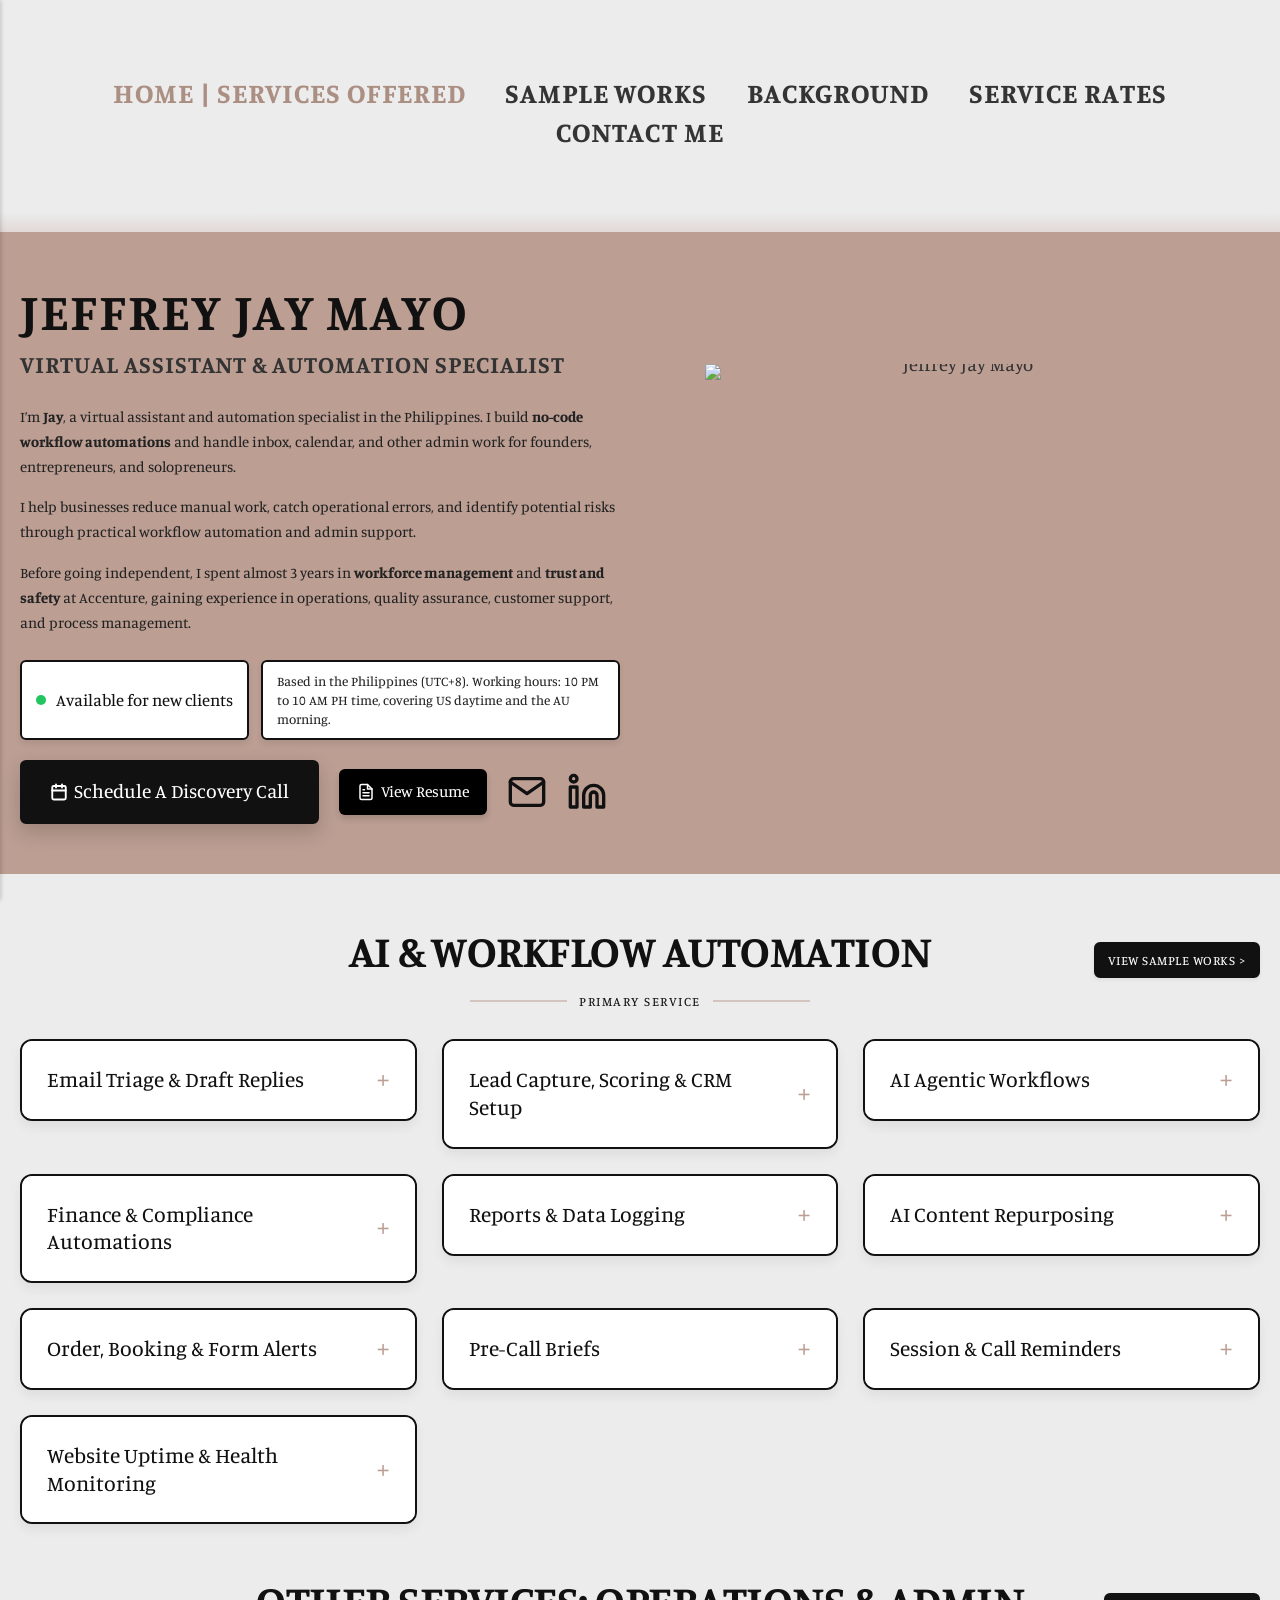
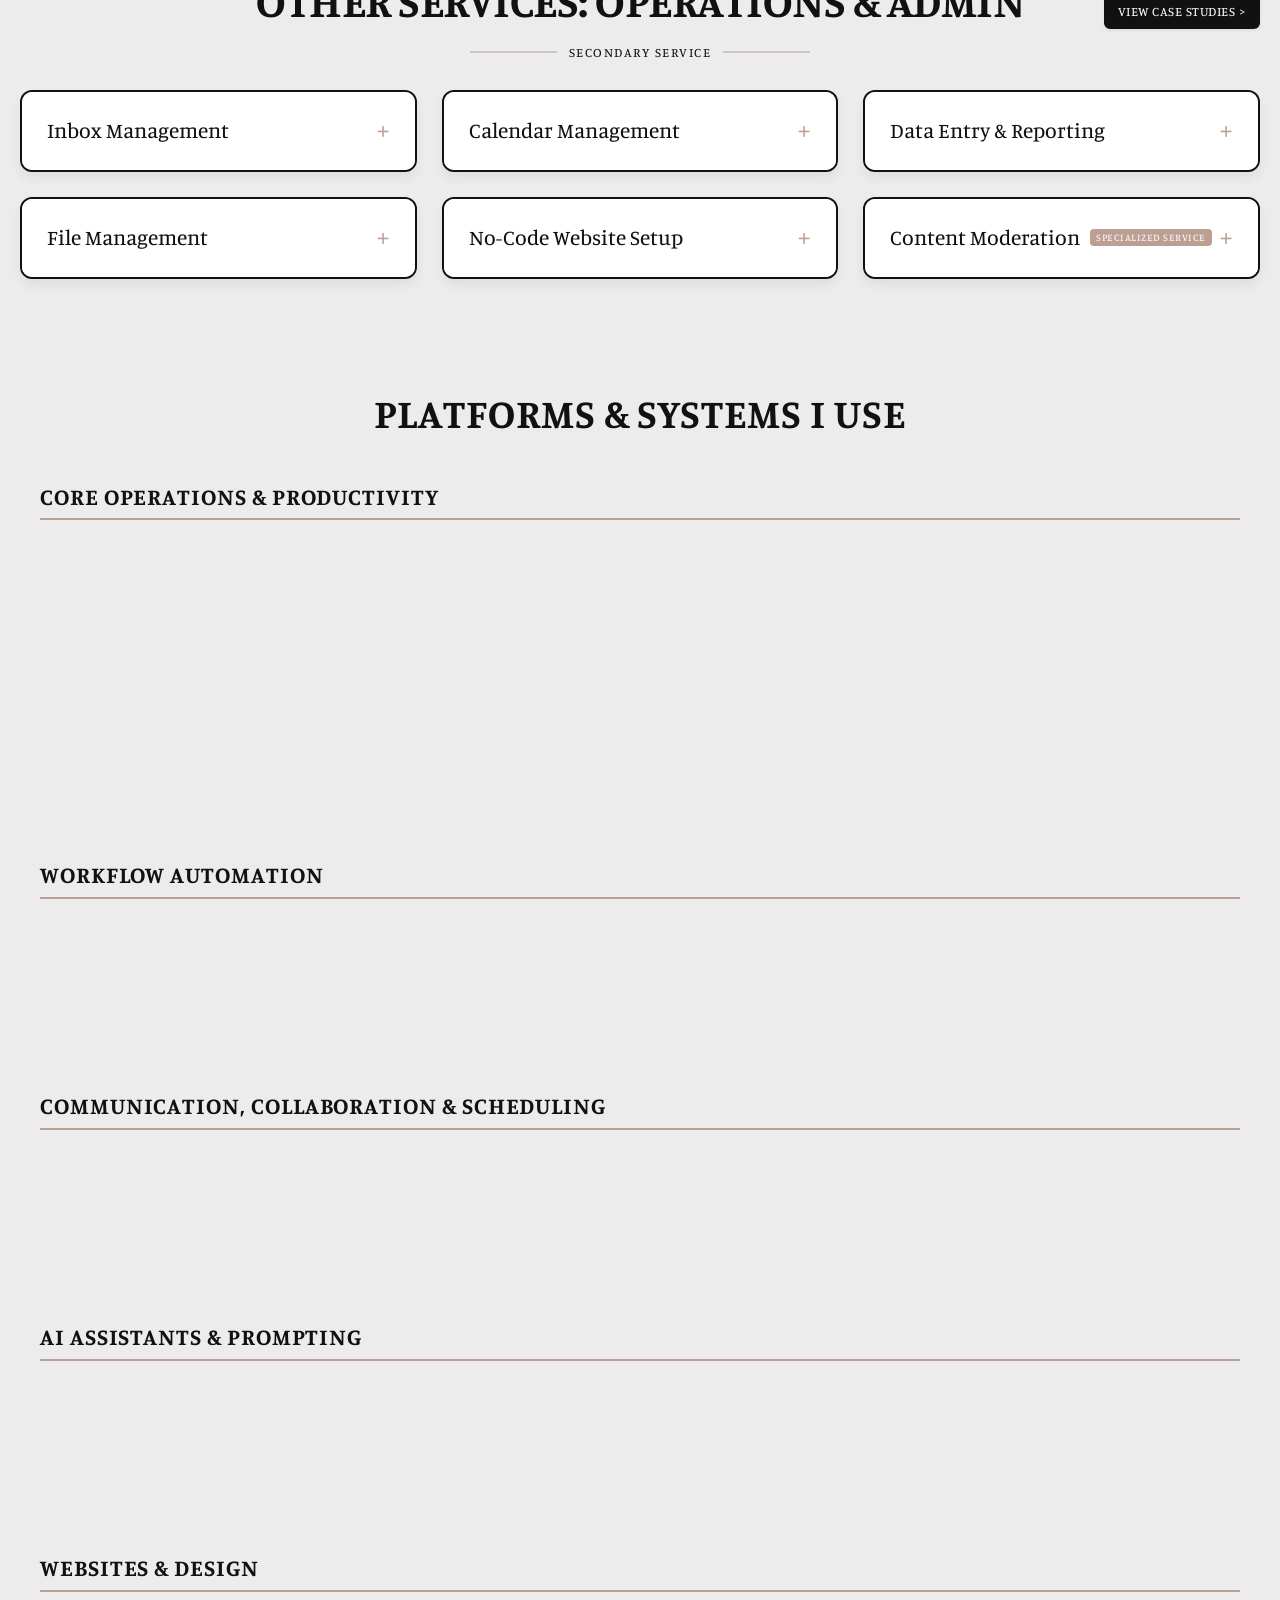
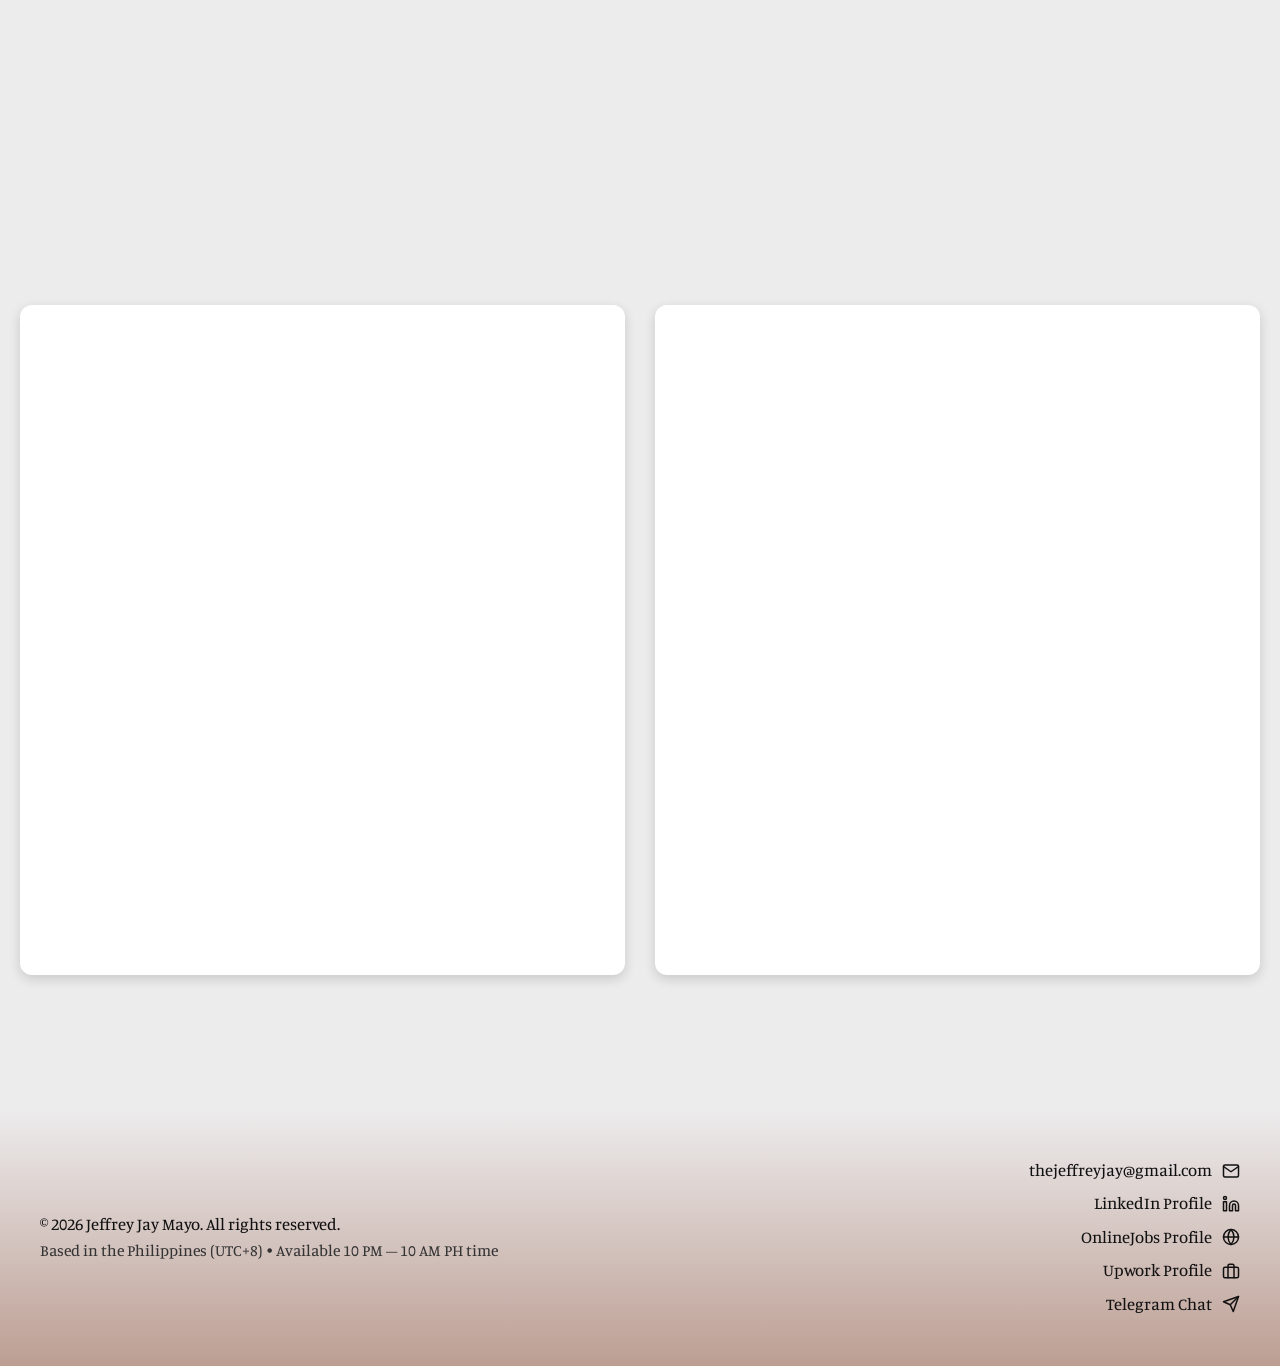
==== commit eb63e446: "Updated from Publii" ====
--- a/index.html
+++ b/index.html
@@ -1,4 +1,4 @@
-<!DOCTYPE html><html lang="en"><head><meta charset="utf-8"><meta http-equiv="X-UA-Compatible" content="IE=edge"><meta name="viewport" content="width=device-width,initial-scale=1"><title>Jeffrey Jay | Virtual Assistant &amp; Automation Specialist</title><meta name="description" content="Virtual assistant &amp; automation specialist in the Philippines. Lead capture &amp; workflow automation with n8n, Make &amp; Zapier; admin &amp; operations support."><meta name="generator" content="Publii Open-Source CMS for Static Site"><meta name="theme-color" content="#BC9E93" media="(prefers-color-scheme: dark)"><meta name="theme-color" content="#BC9E93" media="(prefers-color-scheme: light)"><meta name="msapplication-navbutton-color" content="#BC9E93"><meta name="apple-mobile-web-app-status-bar-style" content="#BC9E93"><link rel="canonical" href="https://thejeffreyjay.github.io/"><link rel="alternate" type="application/atom+xml" href="https://thejeffreyjay.github.io/feed.xml" title="Jeffrey Jay | Virtual Assistant &amp; Automation Specialist - RSS"><link rel="alternate" type="application/json" href="https://thejeffreyjay.github.io/feed.json" title="Jeffrey Jay | Virtual Assistant &amp; Automation Specialist - JSON"><meta property="og:title" content="Jeffrey Jay Mayo | Virtual Assistant &amp; Automation Specialist"><meta property="og:site_name" content="Jeffrey Jay | Virtual Assistant &amp; Automation Specialist"><meta property="og:description" content="Virtual assistant &amp; automation specialist in the Philippines. Lead capture &amp; workflow automation with n8n, Make &amp; Zapier; admin &amp; operations support."><meta property="og:url" content="https://thejeffreyjay.github.io/"><meta property="og:type" content="article"><link rel="shortcut icon" href="https://thejeffreyjay.github.io/media/website/favicon-16x16.ico" type="image/x-icon"><link rel="preload" href="https://thejeffreyjay.github.io/assets/dynamic/fonts/manuale/manuale.woff2" as="font" type="font/woff2" crossorigin><link rel="preload" href="https://thejeffreyjay.github.io/assets/dynamic/fonts/manuale/manuale-italic.woff2" as="font" type="font/woff2" crossorigin><link rel="stylesheet" href="https://thejeffreyjay.github.io/assets/css/style.css?v&#x3D;ec07b914c4aab4a694b87cedf1bc160a"><script type="application/ld+json">{"@context":"http://schema.org","@type":"Article","mainEntityOfPage":{"@type":"WebPage","@id":"https://thejeffreyjay.github.io/"},"headline":"Jeffrey Jay Mayo | Virtual Assistant & Automation Specialist","datePublished":"2026-11-01T15:28+08:00","dateModified":"2026-11-17T14:12+08:00","description":"Virtual assistant & automation specialist in the Philippines. Lead capture & workflow automation with n8n, Make & Zapier; admin & operations support.","author":{"@type":"Person","name":"Jeffrey Jay","url":"https://thejeffreyjay.github.io/authors/jeffreyjay/"},"publisher":{"@type":"Organization","name":"Jeffrey Jay"}}</script><style></style><noscript><style>img[loading] {
+<!DOCTYPE html><html lang="en"><head><meta charset="utf-8"><meta http-equiv="X-UA-Compatible" content="IE=edge"><meta name="viewport" content="width=device-width,initial-scale=1"><title>Jeffrey Jay | Virtual Assistant &amp; Automation Specialist</title><meta name="description" content="Virtual assistant &amp; automation specialist in the Philippines. Lead capture &amp; workflow automation with n8n, Make &amp; Zapier; admin &amp; operations support."><meta name="generator" content="Publii Open-Source CMS for Static Site"><meta name="theme-color" content="#BC9E93" media="(prefers-color-scheme: dark)"><meta name="theme-color" content="#BC9E93" media="(prefers-color-scheme: light)"><meta name="msapplication-navbutton-color" content="#BC9E93"><meta name="apple-mobile-web-app-status-bar-style" content="#BC9E93"><link rel="canonical" href="https://thejeffreyjay.github.io/"><link rel="alternate" type="application/atom+xml" href="https://thejeffreyjay.github.io/feed.xml" title="Jeffrey Jay | Virtual Assistant &amp; Automation Specialist - RSS"><link rel="alternate" type="application/json" href="https://thejeffreyjay.github.io/feed.json" title="Jeffrey Jay | Virtual Assistant &amp; Automation Specialist - JSON"><meta property="og:title" content="Jeffrey Jay Mayo | Virtual Assistant &amp; Automation Specialist"><meta property="og:site_name" content="Jeffrey Jay | Virtual Assistant &amp; Automation Specialist"><meta property="og:description" content="Virtual assistant &amp; automation specialist in the Philippines. Lead capture &amp; workflow automation with n8n, Make &amp; Zapier; admin &amp; operations support."><meta property="og:url" content="https://thejeffreyjay.github.io/"><meta property="og:type" content="article"><link rel="shortcut icon" href="https://thejeffreyjay.github.io/media/website/favicon-16x16.ico" type="image/x-icon"><link rel="preload" href="https://thejeffreyjay.github.io/assets/dynamic/fonts/manuale/manuale.woff2" as="font" type="font/woff2" crossorigin><link rel="preload" href="https://thejeffreyjay.github.io/assets/dynamic/fonts/manuale/manuale-italic.woff2" as="font" type="font/woff2" crossorigin><link rel="stylesheet" href="https://thejeffreyjay.github.io/assets/css/style.css?v&#x3D;ec07b914c4aab4a694b87cedf1bc160a"><script type="application/ld+json">{"@context":"http://schema.org","@type":"Article","mainEntityOfPage":{"@type":"WebPage","@id":"https://thejeffreyjay.github.io/"},"headline":"Jeffrey Jay Mayo | Virtual Assistant & Automation Specialist","datePublished":"2026-11-01T15:28+08:00","dateModified":"2026-11-27T19:56+08:00","description":"Virtual assistant & automation specialist in the Philippines. Lead capture & workflow automation with n8n, Make & Zapier; admin & operations support.","author":{"@type":"Person","name":"Jeffrey Jay","url":"https://thejeffreyjay.github.io/authors/jeffreyjay/"},"publisher":{"@type":"Organization","name":"Jeffrey Jay"}}</script><style></style><noscript><style>img[loading] {
                     opacity: 1;
                 }</style></noscript><link rel="apple-touch-icon" sizes="180x180" href="https://raw.githubusercontent.com/thejeffreyjay/thejeffreyjay.github.io/main/apple-touch-icon.png"><link rel="icon" type="image/png" sizes="32x32" href="https://raw.githubusercontent.com/thejeffreyjay/thejeffreyjay.github.io/main/favicon-32x32.png"><link rel="icon" type="image/png" sizes="16x16" href="https://raw.githubusercontent.com/thejeffreyjay/thejeffreyjay.github.io/main/favicon-16x16.png"><link rel="shortcut icon" href="https://raw.githubusercontent.com/thejeffreyjay/thejeffreyjay.github.io/main/favicon.ico"><link rel="manifest" href="https://raw.githubusercontent.com/thejeffreyjay/thejeffreyjay.github.io/main/site.webmanifest"><meta name="google-site-verification" content="BoOBuGZK_CP8gIBk7Ib1iD3Lcf3uuALAJfimwMYpoMs"><meta property="og:title" content="Jeffrey Jay | Virtual Assistant & Automation Specialist"><meta property="og:description" content="No-code workflow automations, AI agents, and administrative operations."><meta property="og:image" content="https://thejeffreyjay.github.io/jaybanner.png"></head><body class="page-template"><div id="jayFloatingNav" class="jay-fab-wrapper"><nav class="jay-fab-menu" id="jayFabMenu" aria-label="Quick navigation" aria-hidden="true" inert></nav><button class="jay-fab-toggle" id="jayFabToggle" type="button" aria-label="Open quick navigation" aria-expanded="false" aria-controls="jayFabMenu"><span class="jay-fab-icon" aria-hidden="true"><span></span> <span></span> <span></span></span></button></div><style>.jay-fab-wrapper {
   --jay-fab-size: 56px;
@@ -678,7 +678,13 @@
       max-width: 1300px;
       margin: 0 auto;
     }
-    
+
+    .services-wrapper *,
+    .services-wrapper *::before,
+    .services-wrapper *::after {
+      box-sizing: border-box;
+    }
+
     .section-header-row {
       position: relative;
       display: flex;
@@ -686,6 +692,7 @@
       justify-content: center;
       margin-bottom: 6px;
     }
+
     .services-section-title {
       text-align: center;
       font-size: 2.4rem;
@@ -695,11 +702,26 @@
       letter-spacing: -0.5px;
     }
 
+    .service-category-row {
+      position: relative;
+      display: flex;
+      align-items: center;
+      justify-content: center;
+      margin-bottom: 20px;
+      min-height: 36px;
+    }
+
     .service-category-badge {
+      position: relative;
+      width: 100%;
+      max-width: 340px;
+      margin: 0 auto;
       text-align: center;
-      margin-bottom: 20px;
-      position: relative;
-    }
+      display: flex;
+      align-items: center;
+      justify-content: center;
+    }
+
     .service-category-badge span {
       display: inline-block;
       font-size: 0.7rem;
@@ -711,54 +733,83 @@
       padding: 0 12px;
       position: relative;
       z-index: 2;
-    }
+      white-space: nowrap;
+    }
+
     .service-category-badge::before {
       content: '';
       position: absolute;
       top: 50%;
-      left: 50%;
-      transform: translateX(-50%);
-      width: 180px;
+      left: 0;
+      right: 0;
+      transform: translateY(-50%);
       height: 1px;
       background-color: #BC9E93;
       z-index: 1;
     }
-    
+
     .inline-action-btn {
-      position: absolute;
-      right: 0;
+      appearance: none;
+      -webkit-appearance: none;
+      position: relative;
       overflow: hidden;
+      display: inline-flex;
+      align-items: center;
+      justify-content: center;
+      gap: 4px;
+      min-height: 36px;
       background-color: #111111;
       color: #ffffff;
       border: 2px solid #111111;
       padding: 5px 12px;
       border-radius: 6px;
+      font-family: inherit;
       font-size: 0.7rem;
       font-weight: 800;
+      letter-spacing: 0.5px;
+      text-transform: uppercase;
       text-decoration: none;
+      white-space: nowrap;
       transition: background-color 0.2s ease, color 0.2s ease, border-color 0.2s ease, transform 0.2s ease, box-shadow 0.2s ease;
       box-shadow: 0 2px 4px rgba(0,0,0,0.06);
     }
+
+    .section-header-row > .inline-action-btn {
+      position: absolute;
+      right: 0;
+    }
+
+    .service-category-row > .inline-action-btn {
+      display: none;
+    }
+
     .inline-action-btn::before {
       content: '';
       position: absolute;
-      top: 0; left: 0; right: 0; bottom: 0;
+      top: 0;
+      left: 0;
+      right: 0;
+      bottom: 0;
       background: radial-gradient(circle 100px at var(--x, 50%) var(--y, 50%), rgba(188, 158, 147, 0.65), transparent 80%);
       opacity: 0;
       transition: opacity 0.2s ease;
       pointer-events: none;
       z-index: 1;
     }
+
     .inline-action-btn:hover::before {
       opacity: 1;
     }
-    .inline-action-btn:hover {
+
+    .inline-action-btn:hover,
+    .inline-action-btn:focus-visible {
       background-color: #ffffff !important;
       color: #111111 !important;
       border-color: #111111 !important;
       transform: translateY(-2px);
       box-shadow: 0 4px 8px rgba(0,0,0,0.1);
     }
+
     .inline-action-btn span {
       position: relative;
       z-index: 2;
@@ -788,9 +839,7 @@
     }
 
     .mobile-btn-container {
-      display: none;
-      text-align: center;
-      margin-top: 25px;
+      display: none !important;
     }
 
     .services-grid {
@@ -800,7 +849,7 @@
       align-items: start;
       margin-bottom: 40px;
     }
-    
+
     details.theme-service-card {
       position: relative;
       overflow: hidden;
@@ -811,23 +860,30 @@
       box-shadow: 0 6px 12px rgba(0,0,0,0.06);
       transition: transform 0.3s ease, box-shadow 0.3s ease;
     }
+
     details.theme-service-card::before {
       content: '';
       position: absolute;
-      top: 0; left: 0; right: 0; bottom: 0;
+      top: 0;
+      left: 0;
+      right: 0;
+      bottom: 0;
       background: radial-gradient(circle 180px at var(--x, 50%) var(--y, 50%), rgba(188, 158, 147, 0.45), transparent 80%);
       opacity: 0;
       transition: opacity 0.2s ease;
       pointer-events: none;
       z-index: 1;
     }
+
     details.theme-service-card:hover::before {
       opacity: 1;
     }
+
     details.theme-service-card:hover {
       transform: translateY(-4px);
       box-shadow: 0 12px 24px rgba(0,0,0,0.12);
     }
+
     details.theme-service-card > * {
       position: relative;
       z-index: 2;
@@ -848,9 +904,11 @@
       background-color: #ffffff;
       transition: background-color 0.2s ease;
     }
+
     details.theme-service-card summary::-webkit-details-marker {
       display: none;
     }
+
     details.theme-service-card summary:hover {
       background-color: #fcfbfb;
     }
@@ -869,6 +927,7 @@
       border-top: 1px solid #e0e0e0;
       background-color: #ffffff;
     }
+
     .service-body-content p {
       font-size: 0.92rem !important;
       line-height: 1.6 !important;
@@ -882,66 +941,100 @@
         gap: 12px !important;
       }
     }
+
     @media (max-width: 900px) {
       .section-header-row {
         flex-direction: column;
-        gap: 12px;
+        gap: 8px;
         margin-bottom: 6px;
       }
-      .section-header-row .inline-action-btn {
+
+      .section-header-row > .inline-action-btn {
         display: none;
       }
-      .mobile-btn-container {
-        display: block;
-      }
+
+      .service-category-row {
+        justify-content: space-between;
+        gap: 10px;
+        margin-bottom: 16px;
+      }
+
+      .service-category-badge {
+        margin: 0 auto;
+        max-width: 340px;
+        flex: 1 1 auto;
+        transform: translateX(-18px);
+      }
+
+      .service-category-row > .inline-action-btn {
+        display: inline-flex;
+        flex-shrink: 0;
+        z-index: 3;
+      }
+
       .services-section-title {
         font-size: 1.8rem !important;
       }
-      .service-category-badge {
-        margin-bottom: 15px !important;
-      }
-    }
+    }
+
     @media (max-width: 650px) {
       .services-grid {
         grid-template-columns: repeat(2, 1fr) !important;
         gap: 8px !important;
         margin-bottom: 20px !important;
       }
+
       details.theme-service-card summary {
         padding: 14px 10px !important;
         font-size: 0.8rem !important;
       }
+
       .card-title-group {
         flex-wrap: wrap !important;
         gap: 4px !important;
       }
+
       .specialized-badge {
         font-size: 0.42rem !important;
         padding: 1px 4px !important;
       }
+
       .service-body-content {
         padding: 0 10px 14px 10px !important;
       }
+
       .services-section-title {
         font-size: 1.4rem !important;
       }
+
+      .service-category-row > .inline-action-btn {
+        min-height: 34px;
+        padding: 5px 10px !important;
+        font-size: 0.62rem !important;
+      }
+
+      .service-category-badge {
+        max-width: 210px;
+        transform: translateX(-10px);
+      }
+
+      .service-category-badge span {
+        font-size: 0.62rem;
+        letter-spacing: 1.1px;
+        padding: 0 8px;
+      }
+
       .service-body-content p {
         font-size: 0.65rem !important;
         line-height: 1.3 !important;
         margin-top: 8px !important;
       }
+
       .service-expand-symbol {
         font-size: 1.1rem !important;
         margin-left: 8px !important;
       }
-      .mobile-btn-container {
-        margin-top: 15px !important;
-      }
-      .inline-action-btn {
-        padding: 5px 14px !important;
-        font-size: 0.65rem !important;
-      }
-    }</style><div class="services-wrapper"><div id="ai-section"><div class="section-header-row"><h2 class="services-section-title">AI &amp; WORKFLOW AUTOMATION</h2><a href="https://thejeffreyjay.github.io/sample-works/#automation" target="_blank" rel="noopener noreferrer" class="inline-action-btn"><span>VIEW SAMPLE WORKS</span></a></div><div class="service-category-badge"><span>PRIMARY SERVICE</span></div><div class="services-grid"><details class="theme-service-card" id="srv1"><summary><span>Email Triage &amp; Draft Replies</span><span class="service-expand-symbol" id="sym1">+</span></summary><div class="service-body-content"><p>Incoming emails are labeled and summarized, and a draft reply is saved for approval. Urgent emails trigger an alert, and reply rules are kept in a spreadsheet.</p></div></details><details class="theme-service-card" id="srv2"><summary><span>Lead Capture, Scoring &amp; CRM Setup</span><span class="service-expand-symbol" id="sym2">+</span></summary><div class="service-body-content"><p>Booking tools and forms are connected to a CRM or spreadsheet. Each new booking is logged, the lead receives a welcome email, and an alert is sent. AI scores each lead from the booking form answers, and high-scoring leads are marked as priority.</p></div></details><details class="theme-service-card" id="srv3"><summary><span>AI Agentic Workflows</span><span class="service-expand-symbol" id="sym3">+</span></summary><div class="service-body-content"><p>AI assistants converse with customers, answer questions from the business’s own documents, validate contact details, and route qualified consultation requests.</p></div></details><details class="theme-service-card" id="srv4"><summary><span>Finance &amp; Compliance Automations</span><span class="service-expand-symbol" id="sym4">+</span></summary><div class="service-body-content"><p>Incoming documents are processed and checked against compliance rules using AI. Tasks are assigned and draft messages are prepared based on custom risk criteria.</p></div></details><details class="theme-service-card" id="srv5"><summary><span>Reports &amp; Data Logging</span><span class="service-expand-symbol" id="sym5">+</span></summary><div class="service-body-content"><p>Each new booking is logged in a spreadsheet. A weekly summary reports total bookings, high-priority bookings, and the average lead score.</p></div></details><details class="theme-service-card" id="srv6"><summary><span>AI Content Repurposing</span><span class="service-expand-symbol" id="sym6">+</span></summary><div class="service-body-content"><p>New material from RSS feeds, blogs, and podcasts is turned into social posts for each platform using AI, then distributed across channels.</p></div></details><details class="theme-service-card" id="srv7"><summary><span>Order, Booking &amp; Form Alerts</span><span class="service-expand-symbol" id="sym7">+</span></summary><div class="service-body-content"><p>New orders, bookings, and form responses send an alert to the right person or team channel as they happen. For online stores, customers also receive an emailed receipt.</p></div></details><details class="theme-service-card" id="srv8"><summary><span>Pre-Call Briefs</span><span class="service-expand-symbol" id="sym8">+</span></summary><div class="service-body-content"><p>AI writes a short brief for each booked call, covering what the person needs and what to prepare. The brief is sent as a chat message and saved in a spreadsheet.</p></div></details><details class="theme-service-card" id="srv9"><summary><span>Session &amp; Call Reminders</span><span class="service-expand-symbol" id="sym9">+</span></summary><div class="service-body-content"><p>Clients receive an email reminder at a set time before each booked session or call. The reminder can include what to prepare.</p></div></details><details class="theme-service-card" id="srv10"><summary><span>Website Uptime &amp; Health Monitoring</span><span class="service-expand-symbol" id="sym10">+</span></summary><div class="service-body-content"><p>A live website is checked daily for errors. Status reports and urgent down alerts are sent to the team’s message channels.</p></div></details></div><div class="mobile-btn-container"><a href="https://thejeffreyjay.github.io/sample-works/#automation" target="_blank" rel="noopener noreferrer" class="inline-action-btn" style="position: static; display: inline-block;"><span>VIEW SAMPLE WORKS</span></a></div></div><div id="ops-section" style="margin-top: 50px;"><div class="section-header-row"><h2 class="services-section-title">OTHER SERVICES: OPERATIONS &amp; ADMIN</h2><a href="https://thejeffreyjay.github.io/sample-works/#admin" target="_blank" rel="noopener noreferrer" class="inline-action-btn"><span>VIEW CASE STUDIES</span></a></div><div class="service-category-badge"><span>SECONDARY SERVICE</span></div><div class="services-grid" style="margin-bottom: 0;"><details class="theme-service-card" id="ops1"><summary><span>Inbox Management</span><span class="service-expand-symbol" id="opsym1">+</span></summary><div class="service-body-content"><p>I sort email by priority, flag urgent messages, clear spam, and draft replies for your review, maintaining an Inbox Zero standard.</p></div></details><details class="theme-service-card" id="ops2"><summary><span>Calendar Management</span><span class="service-expand-symbol" id="opsym2">+</span></summary><div class="service-body-content"><p>I book and reschedule meetings, resolve time zone conflicts, add buffer time between calls, send reminders, and keep your schedule structured and conflict-free.</p></div></details><details class="theme-service-card" id="ops3"><summary><span>Data Entry &amp; Reporting</span><span class="service-expand-symbol" id="opsym3">+</span></summary><div class="service-body-content"><p>I clean up and update databases and spreadsheets, standardize tags, organize cloud folders, and prepare summary reports.</p></div></details><details class="theme-service-card" id="ops4"><summary><span>File Management</span><span class="service-expand-symbol" id="opsym4">+</span></summary><div class="service-body-content"><p>I organize cloud storage folders, establish consistent naming conventions, archive outdated records, and structure documents so files are easy to find.</p></div></details><details class="theme-service-card" id="ops5"><summary><span>No-Code Website Setup</span><span class="service-expand-symbol" id="opsym5">+</span></summary><div class="service-body-content"><p>I set up simple websites and landing pages with embedded booking links and intake or feedback forms to establish a clean online presence and capture leads.</p></div></details><details class="theme-service-card" id="ops6"><summary><div class="card-title-group"><span style="white-space: nowrap;">Content Moderation</span> <span class="specialized-badge">SPECIALIZED SERVICE</span></div><span class="service-expand-symbol" id="opsym6">+</span></summary><div class="service-body-content"><p>I review submissions, user-generated content, posts, and appeals for policy compliance, escalate urgent cases, and track requests in a ticketing system to ensure platform safety and brand integrity.</p></div></details></div><div class="mobile-btn-container"><a href="https://thejeffreyjay.github.io/sample-works/#admin" target="_blank" rel="noopener noreferrer" class="inline-action-btn" style="position: static; display: inline-block;"><span>VIEW CASE STUDIES</span></a></div></div></div></div><script>function setupServiceToggle(cardId, symbolId) {
+    }</style><div class="services-wrapper"><div id="ai-section"><div class="section-header-row"><h2 class="services-section-title">AI &amp; WORKFLOW AUTOMATION</h2><a href="https://thejeffreyjay.github.io/sample-works/#automation" target="_blank" rel="noopener noreferrer" class="inline-action-btn"><span>VIEW SAMPLE WORKS ></span></a></div><div class="service-category-row"><div class="service-category-badge"><span>PRIMARY SERVICE</span></div><a href="https://thejeffreyjay.github.io/sample-works/#automation" target="_blank" rel="noopener noreferrer" class="inline-action-btn"><span>VIEW SAMPLE WORKS ></span></a></div><div class="services-grid"><details class="theme-service-card" id="srv1"><summary><span>Email Triage &amp; Draft Replies</span><span class="service-expand-symbol" id="sym1">+</span></summary><div class="service-body-content"><p>Incoming emails are labeled and summarized, and a draft reply is saved for approval. Urgent emails trigger an alert, and reply rules are kept in a spreadsheet.</p></div></details><details class="theme-service-card" id="srv2"><summary><span>Lead Capture, Scoring &amp; CRM Setup</span><span class="service-expand-symbol" id="sym2">+</span></summary><div class="service-body-content"><p>Booking tools and forms are connected to a CRM or spreadsheet. Each new booking is logged, the lead receives a welcome email, and an alert is sent. AI scores each lead from the booking form answers, and high-scoring leads are marked as priority.</p></div></details><details class="theme-service-card" id="srv3"><summary><span>AI Agentic Workflows</span><span class="service-expand-symbol" id="sym3">+</span></summary><div class="service-body-content"><p>AI assistants converse with customers, answer questions from the business’s own documents, validate contact details, and route qualified consultation requests.</p></div></details><details class="theme-service-card" id="srv4"><summary><span>Finance &amp; Compliance Automations</span><span class="service-expand-symbol" id="sym4">+</span></summary><div class="service-body-content"><p>Incoming documents are processed and checked against compliance rules using AI. Tasks are assigned and draft messages are prepared based on custom risk criteria.</p></div></details><details class="theme-service-card" id="srv5"><summary><span>Reports &amp; Data Logging</span><span class="service-expand-symbol" id="sym5">+</span></summary><div class="service-body-content"><p>Each new booking is logged in a spreadsheet. A weekly summary reports total bookings, high-priority bookings, and the average lead score.</p></div></details><details class="theme-service-card" id="srv6"><summary><span>AI Content Repurposing</span><span class="service-expand-symbol" id="sym6">+</span></summary><div class="service-body-content"><p>New material from RSS feeds, blogs, and podcasts is turned into social posts for each platform using AI, then distributed across channels.</p></div></details><details class="theme-service-card" id="srv7"><summary><span>Order, Booking &amp; Form Alerts</span><span class="service-expand-symbol" id="sym7">+</span></summary><div class="service-body-content"><p>New orders, bookings, and form responses send an alert to the right person or team channel as they happen. For online stores, customers also receive an emailed receipt.</p></div></details><details class="theme-service-card" id="srv8"><summary><span>Pre-Call Briefs</span><span class="service-expand-symbol" id="sym8">+</span></summary><div class="service-body-content"><p>AI writes a short brief for each booked call, covering what the person needs and what to prepare. The brief is sent as a chat message and saved in a spreadsheet.</p></div></details><details class="theme-service-card" id="srv9"><summary><span>Session &amp; Call Reminders</span><span class="service-expand-symbol" id="sym9">+</span></summary><div class="service-body-content"><p>Clients receive an email reminder at a set time before each booked session or call. The reminder can include what to prepare.</p></div></details><details class="theme-service-card" id="srv10"><summary><span>Website Uptime &amp; Health Monitoring</span><span class="service-expand-symbol" id="sym10">+</span></summary><div class="service-body-content"><p>A live website is checked daily for errors. Status reports and urgent down alerts are sent to the team’s message channels.</p></div></details></div></div><div id="ops-section" style="margin-top: 50px;"><div class="section-header-row"><h2 class="services-section-title">OTHER SERVICES: OPERATIONS &amp; ADMIN</h2><a href="https://thejeffreyjay.github.io/sample-works/#admin" target="_blank" rel="noopener noreferrer" class="inline-action-btn"><span>VIEW CASE STUDIES ></span></a></div><div class="service-category-row"><div class="service-category-badge"><span>SECONDARY SERVICE</span></div><a href="https://thejeffreyjay.github.io/sample-works/#admin" target="_blank" rel="noopener noreferrer" class="inline-action-btn"><span>VIEW CASE STUDIES ></span></a></div><div class="services-grid" style="margin-bottom: 0;"><details class="theme-service-card" id="ops1"><summary><span>Inbox Management</span><span class="service-expand-symbol" id="opsym1">+</span></summary><div class="service-body-content"><p>I sort email by priority, flag urgent messages, clear spam, and draft replies for your review, maintaining an Inbox Zero standard.</p></div></details><details class="theme-service-card" id="ops2"><summary><span>Calendar Management</span><span class="service-expand-symbol" id="opsym2">+</span></summary><div class="service-body-content"><p>I book and reschedule meetings, resolve time zone conflicts, add buffer time between calls, send reminders, and keep your schedule structured and conflict-free.</p></div></details><details class="theme-service-card" id="ops3"><summary><span>Data Entry &amp; Reporting</span><span class="service-expand-symbol" id="opsym3">+</span></summary><div class="service-body-content"><p>I clean up and update databases and spreadsheets, standardize tags, organize cloud folders, and prepare summary reports.</p></div></details><details class="theme-service-card" id="ops4"><summary><span>File Management</span><span class="service-expand-symbol" id="opsym4">+</span></summary><div class="service-body-content"><p>I organize cloud storage folders, establish consistent naming conventions, archive outdated records, and structure documents so files are easy to find.</p></div></details><details class="theme-service-card" id="ops5"><summary><span>No-Code Website Setup</span><span class="service-expand-symbol" id="opsym5">+</span></summary><div class="service-body-content"><p>I set up simple websites and landing pages with embedded booking links and intake or feedback forms to establish a clean online presence and capture leads.</p></div></details><details class="theme-service-card" id="ops6"><summary><div class="card-title-group"><span style="white-space: nowrap;">Content Moderation</span> <span class="specialized-badge">SPECIALIZED SERVICE</span></div><span class="service-expand-symbol" id="opsym6">+</span></summary><div class="service-body-content"><p>I review submissions, user-generated content, posts, and appeals for policy compliance, escalate urgent cases, and track requests in a ticketing system to ensure platform safety and brand integrity.</p></div></details></div></div></div></div><script>function setupServiceToggle(cardId, symbolId) {
     const card = document.getElementById(cardId);
     const sym = document.getElementById(symbolId);
     if (card && sym) {
